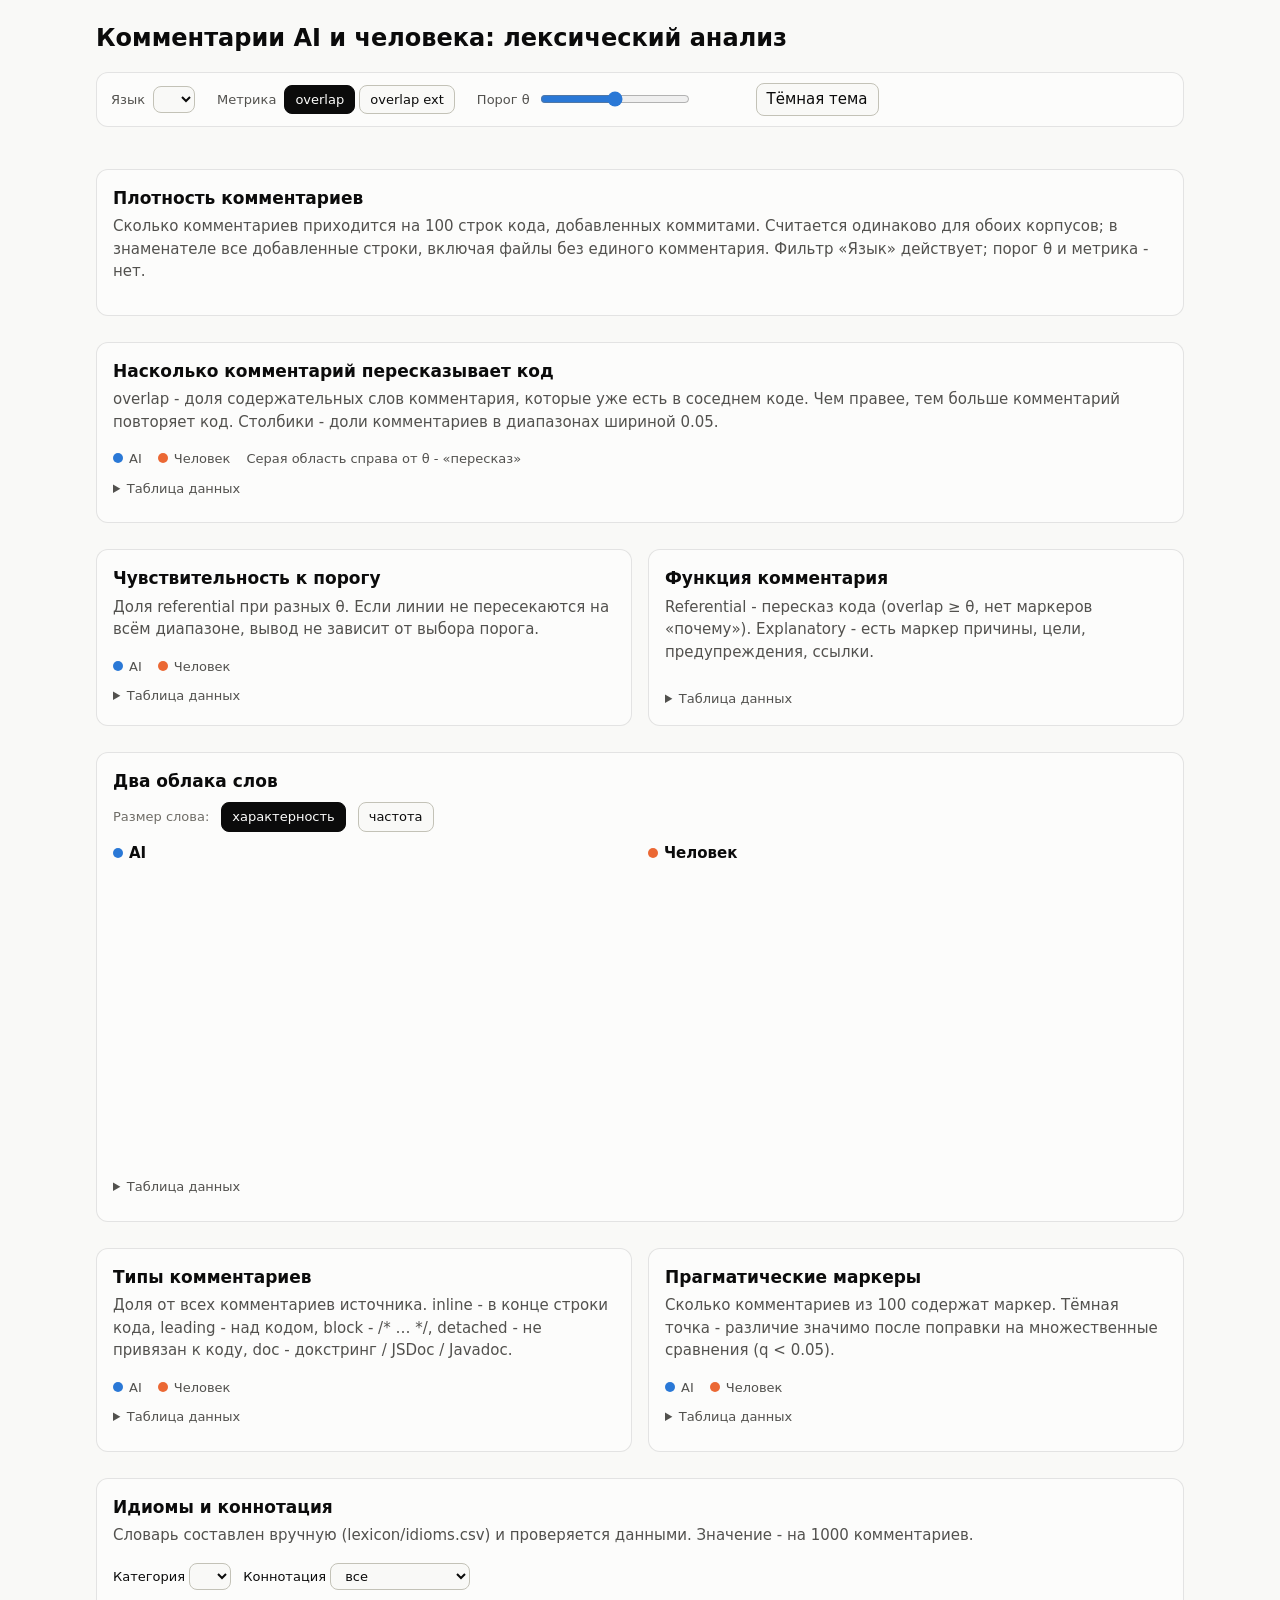
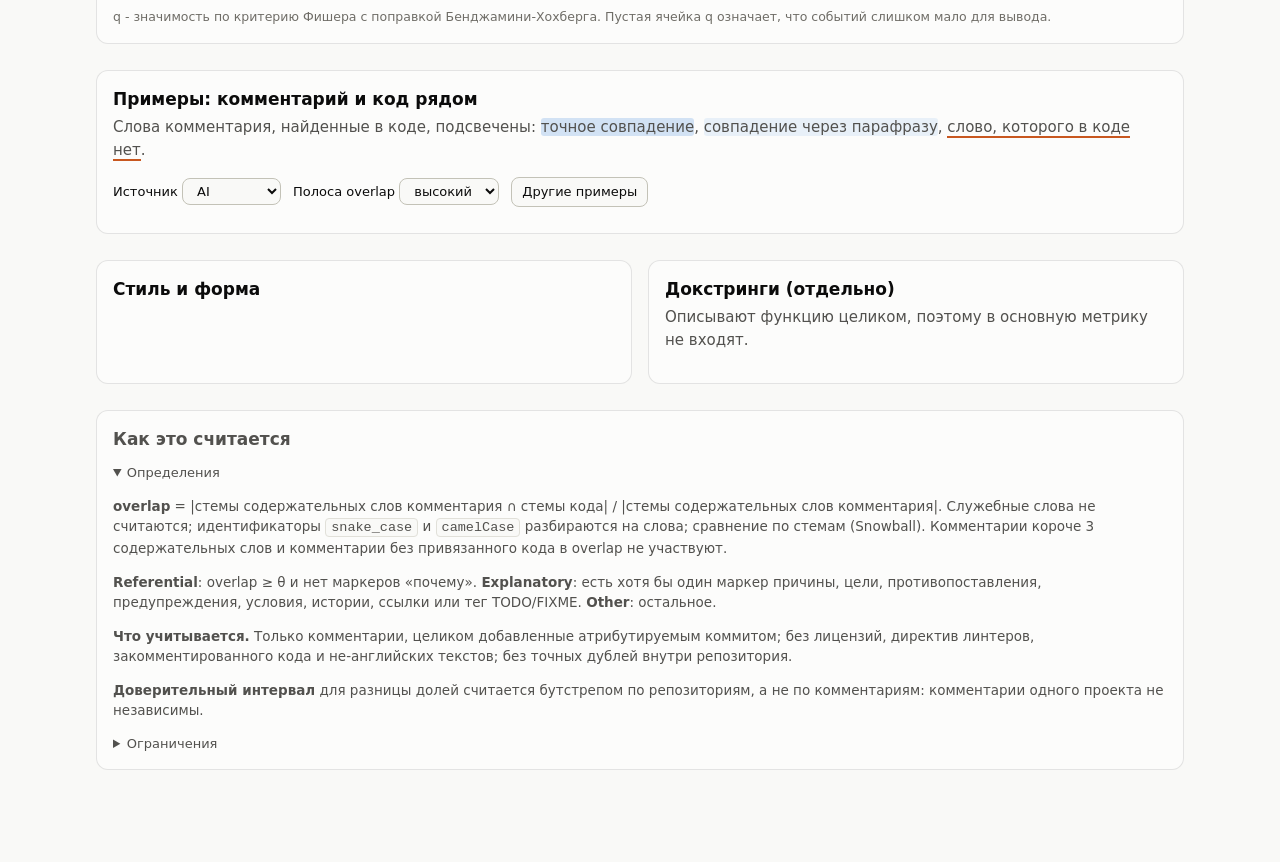
==== mnsk/tech/dashboard_template.html @ 866758ae "Техническая часть МНСК" ====
<!DOCTYPE html>
<html lang="ru">
<head>
<meta charset="utf-8">
<meta name="viewport" content="width=device-width, initial-scale=1">
<title>Комментарии AI и человека</title>
<style>
/* Палитра: слоты 1-2 проверенной категориальной палитры (валидатор: CVD ΔE 24.7 светлая / 26.8 тёмная тема).
   AI - всегда синий, human - всегда оранжевый, во всех графиках. Цвет привязан к сущности, а не к порядку. */
:root {
  color-scheme: light;
  --page: #f9f9f7; --surface: #fcfcfb; --ink: #0b0b0b; --ink2: #52514e; --muted: #6f6d67;
  --grid: #e1e0d9; --axis: #c3c2b7; --border: rgba(11,11,11,.10);
  --ai: #2a78d6; --human: #eb6834;
  --c-ref: #4a3aa7; --c-expl: #1baf7a; --c-other: #b9b8ae; --c-none: #dddcd3;
  --mark: rgba(42,120,214,.20); --mark2: rgba(42,120,214,.09); --novel: #c8571f;
  --warn-bg: #fff6e0; --warn-ink: #6b4a00; --demo-bg: #ffe9d6; --demo-ink: #8a3a00;
}
@media (prefers-color-scheme: dark) {
  :root:where(:not([data-theme="light"])) {
    color-scheme: dark;
    --page: #0d0d0d; --surface: #1a1a19; --ink: #ffffff; --ink2: #c3c2b7; --muted: #a09e96;
    --grid: #2c2c2a; --axis: #383835; --border: rgba(255,255,255,.10);
    --ai: #3987e5; --human: #d95926;
    --c-ref: #9085e9; --c-expl: #199e70; --c-other: #55544f; --c-none: #34342f;
    --mark: rgba(57,135,229,.35); --mark2: rgba(57,135,229,.16); --novel: #f0956a;
    --warn-bg: #3a2f10; --warn-ink: #f3d68a; --demo-bg: #45250f; --demo-ink: #ffc9a0;
  }
}
:root[data-theme="dark"] {
  color-scheme: dark;
  --page: #0d0d0d; --surface: #1a1a19; --ink: #ffffff; --ink2: #c3c2b7; --muted: #a09e96;
  --grid: #2c2c2a; --axis: #383835; --border: rgba(255,255,255,.10);
  --ai: #3987e5; --human: #d95926;
  --c-ref: #9085e9; --c-expl: #199e70; --c-other: #55544f; --c-none: #34342f;
  --mark: rgba(57,135,229,.35); --mark2: rgba(57,135,229,.16); --novel: #f0956a;
  --warn-bg: #3a2f10; --warn-ink: #f3d68a; --demo-bg: #45250f; --demo-ink: #ffc9a0;
}
* { box-sizing: border-box; }
body { margin: 0; background: var(--page); color: var(--ink); font: 15px/1.5 system-ui, -apple-system, "Segoe UI", sans-serif; }
.wrap { max-width: 1120px; margin: 0 auto; padding: 20px 16px 64px; }
h1 { font-size: 24px; margin: 0 0 4px; font-weight: 650; }
h2 { font-size: 17px; margin: 0 0 4px; font-weight: 650; }
.sub { color: var(--ink2); margin: 0 0 16px; }
.muted { color: var(--muted); }
.banner { border-radius: 10px; padding: 10px 14px; margin: 0 0 14px; font-size: 14px; }
.banner.demo { background: var(--demo-bg); color: var(--demo-ink); font-weight: 600; }
.banner.warn { background: var(--warn-bg); color: var(--warn-ink); }
.bar { display: flex; flex-wrap: wrap; gap: 14px 22px; align-items: center; background: var(--surface); border: 1px solid var(--border);
  border-radius: 12px; padding: 10px 14px; margin-bottom: 16px; position: sticky; top: 0; z-index: 5; }
.bar label { font-size: 13px; color: var(--ink2); display: flex; align-items: center; gap: 8px; }
select, button, input[type=range] { font: inherit; color: var(--ink); }
select, button { background: var(--page); border: 1px solid var(--axis); border-radius: 8px; padding: 4px 10px; cursor: pointer; }
button[aria-pressed="true"] { background: var(--ink); color: var(--surface); border-color: var(--ink); }
input[type=range] { accent-color: var(--ai); width: 150px; }
.theta { font-variant-numeric: tabular-nums; min-width: 2.6em; display: inline-block; font-weight: 600; color: var(--ink); }
.grid { display: grid; gap: 16px; }
.g4 { grid-template-columns: repeat(4, 1fr); } .g2 { grid-template-columns: repeat(2, 1fr); }
@media (max-width: 820px) { .g4 { grid-template-columns: repeat(2, 1fr); } .g2 { grid-template-columns: 1fr; } .bar { position: static; } }
@media (max-width: 480px) { .g4 { grid-template-columns: 1fr; } }
.card { background: var(--surface); border: 1px solid var(--border); border-radius: 12px; padding: 16px; min-width: 0; }
.tile .big { font-size: 30px; font-weight: 650; line-height: 1.15; }
.tile .lbl { font-size: 13px; color: var(--ink2); margin-bottom: 4px; }
.tile .row { display: flex; gap: 22px; align-items: flex-start; flex-wrap: wrap; }
.tile .who { font-size: 12.5px; color: var(--ink2); font-weight: 600; }
.tile .sub2 { font-size: 11.5px; color: var(--muted); margin-top: 6px; }
.tile .big.md { font-size: 22px; }
.tile .small { font-size: 12.5px; color: var(--muted); margin-top: 4px; }
.dot { display: inline-block; width: 10px; height: 10px; border-radius: 50%; margin-right: 6px; }
.dot.ai { background: var(--ai); } .dot.human { background: var(--human); }
section { margin-top: 26px; }
.legend { display: flex; gap: 16px; flex-wrap: wrap; font-size: 13px; color: var(--ink2); margin: 6px 0 8px; }
svg text { font: 11.5px system-ui, sans-serif; fill: var(--muted); }
svg .axis line, svg .axis path { stroke: var(--axis); }
svg .gridl { stroke: var(--grid); stroke-width: 1; }
svg .lbl-ai { fill: var(--ink); font-weight: 600; font-size: 12px; }
.hrow { display: grid; grid-template-columns: minmax(70px, 150px) minmax(0, 1fr); gap: 10px; align-items: center; margin: 6px 0; font-size: 13.5px; }
.hrow.wide { grid-template-columns: minmax(90px, 190px) minmax(0, 1fr); }
/* min-width: 0 - иначе ячейка сетки не сжимается уже своего содержимого и страница получает горизонтальную прокрутку */
.hrow > *, .pairline, .pairline .track { min-width: 0; }
.val.cap { white-space: normal; margin: 2px 0 0; }   /* .val.cap, а не .cap: иначе .val ниже по файлу при равной специфичности вернёт nowrap */
.track { display: flex; gap: 2px; height: 18px; background: transparent; }
.seg { height: 100%; border-radius: 0 4px 4px 0; min-width: 0; position: relative; }
.seg:first-child { border-radius: 0 4px 4px 0; }
.stack .seg { border-radius: 3px; }
.pair { display: grid; gap: 3px; }
.pair .track { height: 11px; } .pair .track .seg { border-radius: 0 3px 3px 0; }
.val { font-size: 12px; color: var(--ink2); margin-left: 8px; align-self: center; white-space: nowrap; font-variant-numeric: tabular-nums; }
.pairline { display: flex; align-items: center; }
table { width: 100%; border-collapse: collapse; font-size: 13.5px; }
th, td { text-align: left; padding: 6px 8px; border-bottom: 1px solid var(--grid); vertical-align: top; }
th { font-weight: 600; color: var(--ink2); cursor: default; white-space: nowrap; }
th.sort { cursor: pointer; } th.sort:hover { color: var(--ink); }
td.num, th.num { text-align: right; font-variant-numeric: tabular-nums; }
.chip { display: inline-flex; align-items: center; gap: 4px; font-size: 12px; padding: 1px 8px; border-radius: 999px; border: 1px solid var(--axis); color: var(--ink2); white-space: nowrap; }
.tablewrap { overflow-x: auto; }
details { margin-top: 10px; } summary { cursor: pointer; color: var(--ink2); font-size: 13px; }
.cloud { width: 100%; height: auto; display: block; }
.cloud text { cursor: default; font-weight: 600; }
.ex { border: 1px solid var(--border); border-radius: 10px; padding: 10px 12px; background: var(--page); }
.ex .cm { font-size: 14px; margin-bottom: 6px; }
.ex pre { margin: 0; padding: 8px 10px; background: var(--surface); border: 1px solid var(--grid); border-radius: 8px; overflow-x: auto;
  font: 12px/1.45 ui-monospace, "Cascadia Mono", Consolas, monospace; color: var(--ink2); }
.ex .meta { font-size: 12px; color: var(--muted); margin-top: 6px; display: flex; gap: 10px; flex-wrap: wrap; }
.w1 { background: var(--mark); border-radius: 3px; } .w2 { background: var(--mark2); border-radius: 3px; }
.w3 { border-bottom: 2px solid var(--novel); }
#tip { position: fixed; pointer-events: none; z-index: 20; background: var(--ink); color: var(--surface); font-size: 12.5px; padding: 6px 9px;
  border-radius: 7px; max-width: 280px; opacity: 0; transition: opacity .08s; }
.note { font-size: 12.5px; color: var(--muted); margin: 8px 0 0; }
.hidden { display: none !important; }
.def { font-size: 13.5px; color: var(--ink2); } .def code { background: var(--page); padding: 1px 5px; border-radius: 4px; border: 1px solid var(--grid); }
.filters { display: flex; gap: 12px; flex-wrap: wrap; margin: 8px 0 10px; font-size: 13px; align-items: center; }
footer { margin-top: 30px; font-size: 12.5px; color: var(--muted); }
</style>
</head>
<body>
<div class="wrap">
  <h1>Комментарии AI и человека: лексический анализ</h1>
  <p class="sub" id="subtitle"></p>
  <div id="banners"></div>

  <div class="bar" role="group" aria-label="Параметры отображения">
    <label>Язык <select id="lang"></select></label>
    <label>Метрика
      <span><button id="m-strict" aria-pressed="true" title="Только совпадения слов (стемы)">overlap</button>
      <button id="m-ext" aria-pressed="false" title="С учётом парафраз синтаксиса: for → loop, if → check…">overlap ext</button></span></label>
    <label>Порог θ <input type="range" id="theta" min="0.2" max="0.9" step="0.01"><span class="theta" id="thetaV"></span></label>
    <button id="themeBtn" aria-pressed="false" title="Переключить тему">Тёмная тема</button>
  </div>

  <div class="grid g4" id="kpis"></div>

  <section>
    <div class="card">
      <h2>Плотность комментариев</h2>
      <p class="sub">Сколько комментариев приходится на 100 строк кода, добавленных коммитами. Считается одинаково для обоих корпусов; в знаменателе все добавленные строки, включая файлы без единого комментария. Фильтр «Язык» действует; порог θ и метрика - нет.</p>
      <div id="density-body"></div>
    </div>
  </section>

  <section>
    <div class="card">
      <h2>Насколько комментарий пересказывает код</h2>
      <p class="sub">overlap - доля содержательных слов комментария, которые уже есть в соседнем коде. Чем правее, тем больше комментарий повторяет код. Столбики - доли комментариев в диапазонах шириной 0.05.</p>
      <div class="legend"><span><span class="dot ai"></span>AI</span><span><span class="dot human"></span>Человек</span><span>Серая область справа от θ - «пересказ»</span></div>
      <div id="chart-hist"></div>
      <details><summary>Таблица данных</summary><div class="tablewrap" id="tbl-hist"></div></details>
      <p class="note" id="note-hist"></p>
      <p class="note" id="note-mass"></p>
    </div>
  </section>

  <section class="grid g2">
    <div class="card">
      <h2>Чувствительность к порогу</h2>
      <p class="sub">Доля referential при разных θ. Если линии не пересекаются на всём диапазоне, вывод не зависит от выбора порога.</p>
      <div class="legend"><span><span class="dot ai"></span>AI</span><span><span class="dot human"></span>Человек</span></div>
      <div id="chart-sens"></div>
      <p class="note" id="note-sens"></p>
      <details><summary>Таблица данных</summary><div class="tablewrap" id="tbl-sens"></div></details>
    </div>
    <div class="card">
      <h2>Функция комментария</h2>
      <p class="sub">Referential - пересказ кода (overlap ≥ θ, нет маркеров «почему»). Explanatory - есть маркер причины, цели, предупреждения, ссылки.</p>
      <div class="legend" id="legend-mix"></div>
      <div id="chart-mix"></div>
      <details><summary>Таблица данных</summary><div class="tablewrap" id="tbl-mix"></div></details>
    </div>
  </section>

  <section>
    <div class="card">
      <h2>Два облака слов</h2>
      <div class="filters">
        <span class="muted">Размер слова:</span>
        <button id="w-dist" aria-pressed="true" title="Чем корпус отличается от другого (log-odds с информативным априором)">характерность</button>
        <button id="w-freq" aria-pressed="false">частота</button>
      </div>
      <div class="grid g2">
        <div><h2 style="font-size:15px"><span class="dot ai"></span>AI</h2><svg id="cloud-ai" class="cloud" viewBox="0 0 520 300" role="img" aria-label="Облако слов AI"></svg></div>
        <div><h2 style="font-size:15px"><span class="dot human"></span>Человек</h2><svg id="cloud-human" class="cloud" viewBox="0 0 520 300" role="img" aria-label="Облако слов человека"></svg></div>
      </div>
      <details><summary>Таблица данных</summary><div class="tablewrap" id="tbl-words"></div></details>
      <p class="note" id="note-words"></p>
    </div>
  </section>

  <section class="grid g2">
    <div class="card">
      <h2>Типы комментариев</h2>
      <p class="sub">Доля от всех комментариев источника. inline - в конце строки кода, leading - над кодом, block - /* … */, detached - не привязан к коду, doc - докстринг / JSDoc / Javadoc.</p>
      <div class="legend"><span><span class="dot ai"></span>AI</span><span><span class="dot human"></span>Человек</span></div>
      <div id="chart-kinds"></div>
      <details><summary>Таблица данных</summary><div class="tablewrap" id="tbl-kinds"></div></details>
      <p class="note" id="note-kinds"></p>
    </div>
    <div class="card">
      <h2>Прагматические маркеры</h2>
      <p class="sub">Сколько комментариев из 100 содержат маркер. Тёмная точка - различие значимо после поправки на множественные сравнения (q &lt; 0.05).</p>
      <div class="legend"><span><span class="dot ai"></span>AI</span><span><span class="dot human"></span>Человек</span></div>
      <div id="chart-markers"></div>
      <details><summary>Таблица данных</summary><div class="tablewrap" id="tbl-markers"></div></details>
    </div>
  </section>

  <section>
    <div class="card">
      <h2>Идиомы и коннотация</h2>
      <p class="sub">Словарь составлен вручную (lexicon/idioms.csv) и проверяется данными. Значение - на 1000 комментариев.</p>
      <div class="filters">
        <label>Категория <select id="idiom-cat"></select></label>
        <label>Коннотация <select id="idiom-con"><option value="">все</option><option value="negative">− негативная</option><option value="neutral">· нейтральная</option><option value="positive">+ позитивная</option></select></label>
        <span class="muted" id="idiom-conn-sum"></span>
      </div>
      <div class="tablewrap"><table id="idiom-table"></table></div>
      <p class="note">q - значимость по критерию Фишера с поправкой Бенджамини-Хохберга. Пустая ячейка q означает, что событий слишком мало для вывода.</p>
    </div>
  </section>

  <section>
    <div class="card">
      <h2>Примеры: комментарий и код рядом</h2>
      <p class="sub">Слова комментария, найденные в коде, подсвечены: <span class="w1">точное совпадение</span>, <span class="w2">совпадение через парафразу</span>, <span class="w3">слово, которого в коде нет</span>.</p>
      <div class="filters">
        <label>Источник <select id="ex-src"><option value="ai">AI</option><option value="human">Человек</option></select></label>
        <label>Полоса overlap <select id="ex-band"><option value="high">высокий</option><option value="mid">средний</option><option value="low">низкий</option></select></label>
        <button id="ex-more">Другие примеры</button>
      </div>
      <div class="grid g2" id="examples"></div>
    </div>
  </section>

  <section class="grid g2">
    <div class="card">
      <h2>Стиль и форма</h2>
      <div class="tablewrap" id="style-table"></div>
    </div>
    <div class="card">
      <h2>Докстринги (отдельно)</h2>
      <p class="sub">Описывают функцию целиком, поэтому в основную метрику не входят.</p>
      <div class="tablewrap" id="docs-table"></div>
    </div>
  </section>

  <section>
    <div class="card def">
      <h2>Как это считается</h2>
      <details open><summary>Определения</summary>
        <p><b>overlap</b> = |стемы содержательных слов комментария ∩ стемы кода| / |стемы содержательных слов комментария|. Служебные слова не считаются; идентификаторы <code>snake_case</code> и <code>camelCase</code> разбираются на слова; сравнение по стемам (Snowball). Комментарии короче 3 содержательных слов и комментарии без привязанного кода в overlap не участвуют.</p>
        <p><b>Referential</b>: overlap ≥ θ и нет маркеров «почему». <b>Explanatory</b>: есть хотя бы один маркер причины, цели, противопоставления, предупреждения, условия, истории, ссылки или тег TODO/FIXME. <b>Other</b>: остальное.</p>
        <p><b>Что учитывается.</b> Только комментарии, целиком добавленные атрибутируемым коммитом; без лицензий, директив линтеров, закомментированного кода и не-английских текстов; без точных дублей внутри репозитория.</p>
        <p><b>Доверительный интервал</b> для разницы долей считается бутстрепом по репозиториям, а не по комментариям: комментарии одного проекта не независимы.</p>
      </details>
      <details><summary>Ограничения</summary><div id="limits"></div></details>
    </div>
  </section>
  <footer id="footer"></footer>
</div>
<div id="tip" role="tooltip"></div>

<script>
const DATA = /*__DATA__*/null;
</script>
<script>
"use strict";
const S = DATA.summary, EX = DATA.examples;
const SRC = ["ai", "human"], NAME = { ai: "AI", human: "Человек" };
const $ = (id) => document.getElementById(id);
const NS = "http://www.w3.org/2000/svg";
const state = { lang: "all", metric: "strict", theta: S.theta, wmode: "dist", exN: 0 };
const fmt = (x, d = 2) => (x == null ? "-" : x.toFixed(d));
const pct = (x, d = 1) => (x == null ? "-" : (100 * x).toFixed(d) + "%");
const KIND_RU = { inline: "inline", leading: "leading", block: "block", detached: "detached", doc: "doc" };
const CLASS = [["referential", "Referential", "var(--c-ref)"], ["explanatory", "Explanatory", "var(--c-expl)"],
               ["other", "Other", "var(--c-other)"], ["undecided", "Не определено", "var(--c-none)"]];

function h(tag, attrs, ...kids) {
  const el = document.createElement(tag);
  for (const [k, v] of Object.entries(attrs || {})) {
    if (k === "class") el.className = v; else if (k === "html") el.innerHTML = v;
    else if (k.startsWith("on")) el.addEventListener(k.slice(2), v); else if (v !== false && v != null) el.setAttribute(k, v);
  }
  for (const k of kids.flat(Infinity)) if (k != null) el.append(k.nodeType ? k : document.createTextNode(k));
  return el;
}
function sv(tag, attrs, ...kids) {
  const el = document.createElementNS(NS, tag);
  for (const [k, v] of Object.entries(attrs || {})) if (v != null) el.setAttribute(k, v);
  for (const k of kids.flat(Infinity)) if (k != null) el.append(k.nodeType ? k : document.createTextNode(k));
  return el;
}
const esc = (t) => String(t).replace(/[&<>"]/g, (c) => ({ "&": "&amp;", "<": "&lt;", ">": "&gt;", '"': "&quot;" }[c]));

/* ---------- подсказка ---------- */
const tip = $("tip");
function tipShow(ev, html) {
  tip.innerHTML = html; tip.style.opacity = 1;
  const r = tip.getBoundingClientRect();
  let x = ev.clientX + 14, y = ev.clientY + 14;
  if (x + r.width > innerWidth - 8) x = ev.clientX - r.width - 14;
  if (y + r.height > innerHeight - 8) y = ev.clientY - r.height - 14;
  tip.style.left = x + "px"; tip.style.top = y + "px";
}
const tipHide = () => (tip.style.opacity = 0);
function hover(el, htmlFn) {
  el.addEventListener("mousemove", (e) => tipShow(e, htmlFn(e)));
  el.addEventListener("mouseleave", tipHide);
  el.addEventListener("focus", () => { const r = el.getBoundingClientRect(); tipShow({ clientX: r.left, clientY: r.top }, htmlFn({})); });
  el.addEventListener("blur", tipHide);
}

/* ---------- данные по срезу ---------- */
const hkey = () => (state.metric === "ext" ? ["hist_ext", "hist_nocue_ext"] : ["hist", "hist_nocue"]);
const block = (src) => S.overlap.hist[src][state.lang] || S.overlap.hist[src].all;
const sumFrom = (arr, theta) => { let s = 0; for (let i = Math.ceil(theta * S.overlap.bins - 1e-9); i < arr.length; i++) s += arr[i]; return s; };
function mixAt(src, theta) {
  const b = block(src), [, nk] = hkey();
  const classified = b.classified, ref = sumFrom(b[nk], theta), expl = b.cue;
  const other = Math.max(0, classified - ref - expl);
  return { ref, expl, other, undecided: Math.max(0, b.n - classified), classified, n: b.n,
           refShare: classified ? ref / classified : null, explShare: classified ? expl / classified : null };
}
function histMean(arr) {
  const tot = arr.reduce((a, b) => a + b, 0); if (!tot) return null;
  return arr.reduce((s, v, i) => s + ((i + 0.5) / arr.length) * v, 0) / tot;   // середина корзины: ошибка ≤ 0.5/число корзин
}
function histQ(arr, q) {
  const tot = arr.reduce((a, b) => a + b, 0); if (!tot) return null;
  let acc = 0; const w = 1 / arr.length;
  for (let i = 0; i < arr.length; i++) { if (acc + arr[i] >= q * tot) return (i + (q * tot - acc) / arr[i]) * w; acc += arr[i]; }
  return 1;
}

/* ---------- KPI ---------- */
function renderKpis() {
  const t = state.theta, mA = mixAt("ai", t), mH = mixAt("human", t), sz = S.sizes;
  const dA = S.overlap.describe[state.metric === "ext" ? "overlap_ext" : "overlap"];
  const useExact = state.lang === "all";
  const med = (src) => (useExact ? dA[src].median : histQ(block(src)[hkey()[0]], 0.5));
  const bs = S.referential.bootstrap.referential, mw = S.overlap.mann_whitney[state.metric === "ext" ? "overlap_ext" : "overlap"];
  const tile = (lbl, rows, small) => h("div", { class: "card tile" }, h("div", { class: "lbl" }, lbl),
    h("div", { class: "row" }, rows.map(([cls, txt]) => h("div", { class: "kv" }, h("div", { class: "who" }, h("span", { class: "dot " + cls }), NAME[cls]), h("div", { class: "big" }, txt)))),
    small ? h("div", { class: "small" }, small) : null);
  const mean = (src) => (useExact ? dA[src].mean : histMean(block(src)[hkey()[0]]));
  const diff = mA.refShare != null && mH.refShare != null ? mA.refShare - mH.refShare : null;
  const diffE = mA.explShare != null && mH.explShare != null ? mA.explShare - mH.explShare : null;
  const dTxt = (d) => (d == null ? "-" : (d >= 0 ? "+" : "−") + Math.abs(100 * d).toFixed(1) + " п.п.");
  const ciFor = (b) => (b && b.lo != null ? `95% ДИ по репозиториям: [${(100 * b.lo).toFixed(1)}; ${(100 * b.hi).toFixed(1)}] п.п.` : "ДИ не определён: нужно ≥ 2 репозиториев в каждой группе");
  const exactCtx = Math.abs(t - S.theta) < 1e-9 && state.lang === "all";
  const ciNote = exactCtx ? ciFor(bs) : `ДИ посчитан при θ=${S.theta}, все языки`;
  const ciE = state.lang === "all" ? ciFor(S.referential.bootstrap.explanatory) : "";
  $("kpis").replaceChildren(
    tile("Комментариев в анализе" + (state.lang === "all" ? "" : " (" + state.lang + ")"), SRC.map((s) => [s, block(s).n.toLocaleString("ru")]), `репозиториев (все языки): AI ${sz.ai.repos}, человек ${sz.human.repos}; докстрингов: ${sz.ai.docs} / ${sz.human.docs}`),
    // Обе доли рядом: referential зависит от θ, explanatory - нет (это наличие маркера «почему»).
    h("div", { class: "card tile" }, h("div", { class: "lbl" }, `Доли referential и explanatory (θ=${t.toFixed(2)})`),
      h("div", { class: "row" }, [["ai", mA], ["human", mH]].map(([s, m]) => h("div", { class: "kv" },
        h("div", { class: "who" }, h("span", { class: "dot " + s }), NAME[s]),
        h("div", { class: "sub2" }, "Referential"), h("div", { class: "big" }, pct(m.refShare)),
        h("div", { class: "sub2" }, "Explanatory"), h("div", { class: "big md" }, pct(m.explShare)),
        h("div", { class: "sub2" }, `прочее (other): ${pct(m.classified ? m.other / m.classified : null)}`)))),
      h("div", { class: "small" }, `Доли от комментариев, для которых функция определена. Референциальных: AI − человек = ${dTxt(diff)} · ${ciNote}`),
      h("div", { class: "small" }, `Объясняющих: AI − человек = ${dTxt(diffE)}${ciE ? " · " + ciE : ""}`)),
    // Среднее, а не медиана: у дискретной метрики (дробь k/n) медиана всегда совпадает с одной из
    // «точек массы» (0.5, 0.75…) и почти ничего не говорит.
    tile("Средний overlap", SRC.map((s) => [s, fmt(mean(s))]), `Медиана: AI ${fmt(med("ai"))}, человек ${fmt(med("human"))} - у дискретной метрики она совпадает с «точками массы» (0.5, 0.75…), поэтому главным взято среднее. ${useExact ? "Все языки, точные значения." : "По гистограмме, ±0.005."}`),
    h("div", { class: "card tile" }, h("div", { class: "lbl" }, "Размер эффекта (Cliff's δ)"),
      h("div", { class: "big" }, mw.cliffs_delta == null ? "-" : (mw.cliffs_delta >= 0 ? "+" : "") + mw.cliffs_delta.toFixed(2)),
      h("div", { class: "small" }, `${mw.effect || ""} · p ${mw.p == null ? "-" : mw.p < 0.001 ? "< 0.001" : "= " + mw.p.toFixed(3)} (Манн-Уитни, все языки). δ > 0: overlap у AI выше.`)));
}

/* ---------- линейные графики ---------- */
function lineChart(root, { series, xmin, xmax, ymax, xticks, yfmt, xfmt, marker, shadeFrom, height = 250, xlabel }) {
  const W = 640, H = height, m = { l: 44, r: 62, t: 10, b: 30 };
  const X = (x) => m.l + ((x - xmin) / (xmax - xmin)) * (W - m.l - m.r), Y = (y) => H - m.b - (y / ymax) * (H - m.t - m.b);
  const svg = sv("svg", { viewBox: `0 0 ${W} ${H}`, class: "cloud", role: "img", "aria-label": xlabel || "график" });
  for (let i = 0; i <= 4; i++) {
    const y = (ymax * i) / 4;
    svg.append(sv("line", { class: "gridl", x1: m.l, x2: W - m.r, y1: Y(y), y2: Y(y) }), sv("text", { x: m.l - 6, y: Y(y) + 4, "text-anchor": "end" }, yfmt(y)));
  }
  svg.append(sv("line", { x1: m.l, x2: W - m.r, y1: H - m.b, y2: H - m.b, stroke: "var(--axis)" }));
  for (const t of xticks) svg.append(sv("text", { x: X(t), y: H - m.b + 16, "text-anchor": "middle" }, xfmt(t)));
  if (xlabel) svg.append(sv("text", { x: (m.l + W - m.r) / 2, y: H - 2, "text-anchor": "middle" }, xlabel));
  if (shadeFrom != null) {
    svg.append(sv("rect", { x: X(shadeFrom), y: m.t, width: X(xmax) - X(shadeFrom), height: H - m.t - m.b, fill: "var(--grid)", opacity: 0.55 }));
  }
  const labels = [];
  for (const s of series) {
    const d = s.points.map(([x, y], i) => (i ? "L" : "M") + X(x).toFixed(1) + " " + Y(y).toFixed(1)).join("");
    svg.append(sv("path", { d, fill: "none", stroke: s.color, "stroke-width": 2, "stroke-linejoin": "round" }));
    const last = s.points[s.points.length - 1];
    labels.push({ name: s.name, x: X(last[0]) + 6, y: Y(last[1]) + 4 });
  }
  // Подписи концов линий: если линии заканчиваются рядом, второй подпись сдвигается вниз,
  // иначе «AI» и «Человек» печатаются друг поверх друга.
  labels.sort((a, b) => a.y - b.y);
  for (let i = 1; i < labels.length; i++) if (labels[i].y - labels[i - 1].y < 15) labels[i].y = labels[i - 1].y + 15;
  for (const l of labels) svg.append(sv("text", { class: "lbl-ai", x: l.x, y: l.y }, l.name));
  if (marker != null) {
    svg.append(sv("line", { x1: X(marker), x2: X(marker), y1: m.t, y2: H - m.b, stroke: "var(--ink)", "stroke-width": 1.5, "stroke-dasharray": "4 3" }),
      sv("text", { x: X(marker), y: m.t + 9, "text-anchor": "middle", style: "fill:var(--ink);font-weight:600" }, "θ"));
  }
  // невидимый слой ловит указатель: подсказка со значениями ближайшей точки
  const catcher = sv("rect", { x: m.l, y: m.t, width: W - m.l - m.r, height: H - m.t - m.b, fill: "transparent", tabindex: 0 });
  const guide = sv("line", { y1: m.t, y2: H - m.b, stroke: "var(--muted)", "stroke-width": 1, opacity: 0 });
  svg.append(guide, catcher);
  const nearest = (ev) => {
    const r = svg.getBoundingClientRect(), px = ((ev.clientX - r.left) / r.width) * W;
    const xv = xmin + ((px - m.l) / (W - m.l - m.r)) * (xmax - xmin);
    let best = series[0].points[0][0];
    for (const [x] of series[0].points) if (Math.abs(x - xv) < Math.abs(best - xv)) best = x;
    return best;
  };
  const html = (x) => `<b>${xfmt(x)}</b><br>` + series.map((s) => `${s.name}: ${yfmt(s.points.find((p) => p[0] === x)?.[1])}`).join("<br>");
  catcher.addEventListener("mousemove", (e) => {
    const x = nearest(e); guide.setAttribute("x1", X(x)); guide.setAttribute("x2", X(x)); guide.setAttribute("opacity", 1); tipShow(e, html(x));
  });
  catcher.addEventListener("mouseleave", () => { guide.setAttribute("opacity", 0); tipHide(); });
  root.replaceChildren(svg);
}

function table(rows, cols) {
  return h("table", {}, h("thead", {}, h("tr", {}, cols.map((c) => h("th", { class: c.num ? "num" : "" }, c.h)))),
    h("tbody", {}, rows.map((r) => h("tr", {}, cols.map((c) => h("td", { class: c.num ? "num" : "" }, c.f(r)))))));
}

function renderHist() {
  // Гистограмма: 20 столбиков шириной 0.05, собранных из 100 корзин по 0.01. Столбики, а не линия:
  // overlap принимает мало разных значений (k/n), и линия по корзинам выглядела «расчёской с нулями».
  const [hk] = hkey(), B = S.overlap.bins, G = 20, per = B / G, tot = {}, grp = {};
  for (const s of SRC) {
    const a = block(s)[hk]; tot[s] = a.reduce((x, y) => x + y, 0);
    grp[s] = Array.from({ length: G }, (_, g) => a.slice(g * per, (g + 1) * per).reduce((x, y) => x + y, 0));
  }
  const share = (s, g) => (tot[s] ? grp[s][g] / tot[s] : 0);
  const ymax = Math.max(0.05, ...SRC.flatMap((s) => grp[s].map((_, g) => share(s, g)))) * 1.1;
  const W = 640, H = 260, m = { l: 44, r: 12, t: 14, b: 34 }, iw = W - m.l - m.r;
  const X = (x) => m.l + x * iw, Y = (y) => H - m.b - (y / ymax) * (H - m.t - m.b);
  const svg = sv("svg", { viewBox: `0 0 ${W} ${H}`, class: "cloud", role: "img", "aria-label": "Гистограмма overlap у AI и человека" });
  for (let i = 0; i <= 4; i++) {
    const y = (ymax * i) / 4;
    svg.append(sv("line", { class: "gridl", x1: m.l, x2: W - m.r, y1: Y(y), y2: Y(y) }), sv("text", { x: m.l - 6, y: Y(y) + 4, "text-anchor": "end" }, (100 * y).toFixed(0) + "%"));
  }
  svg.append(sv("rect", { x: X(state.theta), y: m.t, width: X(1) - X(state.theta), height: H - m.t - m.b, fill: "var(--grid)", opacity: 0.55 }));
  const gw = iw / G;
  for (let g = 0; g < G; g++) {
    const lo = (g / G).toFixed(2), hi = ((g + 1) / G).toFixed(2);
    SRC.forEach((s, k) => {
      const v = share(s, g), y = Y(v);
      const r = sv("rect", { x: X(g / G) + gw * (0.08 + 0.44 * k), y, width: gw * 0.4, height: Math.max(0, Y(0) - y), rx: 2, fill: `var(--${s})`, tabindex: 0 });
      hover(r, () => `<b>overlap ${lo}-${hi}</b><br>${NAME[s]}: ${pct(v)} (${grp[s][g].toLocaleString("ru")} комм.)`);
      svg.append(r);
    });
  }
  svg.append(sv("line", { x1: m.l, x2: W - m.r, y1: H - m.b, y2: H - m.b, stroke: "var(--axis)" }));
  for (const t of [0, 0.2, 0.4, 0.6, 0.8, 1]) svg.append(sv("text", { x: X(t), y: H - m.b + 16, "text-anchor": "middle" }, t.toFixed(1)));
  svg.append(sv("text", { x: m.l + iw / 2, y: H - 2, "text-anchor": "middle" }, "overlap (доля слов комментария, найденных в коде), корзины по 0.05"));
  svg.append(sv("line", { x1: X(state.theta), x2: X(state.theta), y1: m.t, y2: H - m.b, stroke: "var(--ink)", "stroke-width": 1.5, "stroke-dasharray": "4 3" }),
    sv("text", { x: X(state.theta), y: m.t - 2, "text-anchor": "middle", style: "fill:var(--ink);font-weight:600" }, "θ"));
  $("chart-hist").replaceChildren(svg);

  const rows = Array.from({ length: 10 }, (_, k) => ({ lo: k / 10, ai: share("ai", 2 * k) + share("ai", 2 * k + 1), hu: share("human", 2 * k) + share("human", 2 * k + 1) }));
  $("tbl-hist").replaceChildren(table(rows, [{ h: "overlap", f: (r) => `${r.lo.toFixed(1)}-${(r.lo + 0.1).toFixed(1)}` }, { h: "AI", num: 1, f: (r) => pct(r.ai) }, { h: "Человек", num: 1, f: (r) => pct(r.hu) }]));
  $("note-hist").textContent = `Комментариев с посчитанным overlap: AI ${tot.ai.toLocaleString("ru")}, человек ${tot.human.toLocaleString("ru")}. Язык: ${state.lang === "all" ? "все" : state.lang}.`;

  // Точки массы: самая заполненная корзина шириной 0.01 - это одно точное значение k/n.
  const parts = SRC.map((s) => {
    const a = block(s)[hk], top = a.map((v, i) => [i, v]).sort((x, y) => y[1] - x[1]).slice(0, 2).filter(([, v]) => tot[s] && v / tot[s] >= 0.08);
    return top.length ? `${NAME[s]}: ` + top.map(([i, v]) => `${pct(v / tot[s], 0)} комментариев с overlap ≈ ${(i / B).toFixed(2)}`).join(", ") : null;
  }).filter(Boolean);
  $("note-mass").innerHTML = "<b>Почему столбики «рваные».</b> overlap - дробь k/n от небольшого числа слов (обычно 3-8), поэтому разных значений мало, а на некоторых (0, 1/3, 1/2, 2/3, 1) лежит много комментариев. " +
    (parts.length ? "Здесь: " + parts.join(" · ") + ". " : "") + "Порог, попадающий на такое значение, даёт ступеньку на кривой справа.";
}

function renderSens() {
  const grid = []; for (let i = 20; i <= 80; i++) grid.push(i / 100);   // шаг 0.01: ступеньки видны, а не сглажены наклонной линией
  const ser = SRC.map((s) => ({ name: NAME[s], color: `var(--${s})`, points: grid.map((t) => [t, mixAt(s, t).refShare ?? 0]) }));
  const ymax = Math.max(0.05, ...ser.flatMap((s) => s.points.map((p) => p[1]))) * 1.1;
  lineChart($("chart-sens"), { series: ser, xmin: 0.2, xmax: 0.8, ymax, xticks: [.2, .3, .4, .5, .6, .7, .8], yfmt: (v) => (v == null ? "-" : (100 * v).toFixed(0) + "%"), xfmt: (v) => v.toFixed(2), marker: state.theta, xlabel: "порог θ", height: 230 });

  // Самый крутой обрыв у каждой линии - с объяснением, чтобы читатель не принял его за ошибку счёта.
  const cliffs = ser.map((s) => {
    let best = { d: 0, i: 1 };
    for (let i = 1; i < s.points.length; i++) { const d = s.points[i - 1][1] - s.points[i][1]; if (d > best.d) best = { d, i }; }
    return { name: s.name, d: best.d, a: s.points[best.i - 1], b: s.points[best.i] };
  }).filter((c) => c.d >= 0.1);
  $("note-sens").textContent = cliffs.length
    ? cliffs.map((c) => `${c.name}: обрыв между θ=${c.a[0].toFixed(2)} и ${c.b[0].toFixed(2)} - с ${pct(c.a[1], 0)} до ${pct(c.b[1], 0)}`).join("; ") +
      ". Это не ошибка счёта: у стольких комментариев overlap точно равен левому значению (см. гистограмму), и «≥ θ» их включает, а на следующем шаге уже нет."
    : "Резких обрывов нет: доля меняется плавно, значит вывод устойчив к выбору порога.";

  const rowsT = new Set(grid.filter((t) => Math.round(t * 100) % 5 === 0));
  cliffs.forEach((c) => { rowsT.add(c.a[0]); rowsT.add(c.b[0]); });
  const at = (t) => grid.indexOf(t);
  $("tbl-sens").replaceChildren(table([...rowsT].sort((x, y) => x - y).map((t) => ({ t, a: ser[0].points[at(t)][1], h: ser[1].points[at(t)][1] })),
    [{ h: "θ", f: (r) => r.t.toFixed(2) }, { h: "AI", num: 1, f: (r) => pct(r.a) }, { h: "Человек", num: 1, f: (r) => pct(r.h) }]));
}

/* ---------- плотность комментариев ---------- */
function renderDensity() {
  const D = S.density, root = $("density-body");
  if (!D || !D.available) { root.replaceChildren(h("p", { class: "muted" }, "Плотность не посчитана: " + (D ? D.reason : "в summary.json нет блока density (пересоберите анализ)."))); return; }
  const exact = state.lang === "all", scope = exact ? D.per_source : (D.by_lang[state.lang] || D.per_source), A = scope.ai, Hm = scope.human;
  const f1 = (v) => (v == null ? "-" : v.toFixed(1));
  const b = D.bootstrap.all;
  let ratioTxt;
  if (A.per100 == null || !Hm.per100) ratioTxt = "Отношение не определено (у одной из групп нет строк или комментариев).";
  else if (exact) ratioTxt = `AI комментирует в ×${b.ratio.toFixed(2)} плотнее` + (b.ratio_lo != null ? ` (95% ДИ по репозиториям: ×${b.ratio_lo.toFixed(2)}-×${b.ratio_hi.toFixed(2)})` : " (интервал не определён: нужно ≥ 2 репозиториев в каждой группе)") + ".";
  else ratioTxt = `AI комментирует в ×${(A.per100 / Hm.per100).toFixed(2)} плотнее (для одного языка интервал не считается).`;
  const kv = (s, m) => h("div", { class: "kv" }, h("div", { class: "who" }, h("span", { class: "dot " + s }), NAME[s]), h("div", { class: "big" }, f1(m.per100)),
    h("div", { class: "sub2" }, `${m.comments.toLocaleString("ru")} комм. на ${m.added_lines.toLocaleString("ru")} строк`));
  const top = h("div", { class: "row tile", style: "display:flex;gap:28px;flex-wrap:wrap;align-items:flex-start" }, kv("ai", A), kv("human", Hm),
    h("div", { style: "flex:1;min-width:220px;align-self:center;color:var(--ink2)" }, ratioTxt));

  const kinds = Object.keys(A.by_kind_per100), mx = Math.max(0.5, ...kinds.flatMap((k) => [A.by_kind_per100[k] || 0, Hm.by_kind_per100[k] || 0]));
  const bars = h("div", { id: "density-bars" });
  root.replaceChildren(top, h("h3", { style: "font-size:14px;margin:14px 0 4px" }, "Из каких комментариев складывается плотность (на 100 добавленных строк)"),
    h("div", { class: "legend" }, h("span", {}, h("span", { class: "dot ai" }), "AI"), h("span", {}, h("span", { class: "dot human" }), "Человек")), bars);
  pairBars(bars, kinds.map((k) => ({ label: k, max: mx, ai: A.by_kind_per100[k] || 0, human: Hm.by_kind_per100[k] || 0,
    tip: (s) => `<b>${NAME[s]} · ${k}</b><br>${f1((s === "ai" ? A : Hm).by_kind_per100[k])} на 100 строк` })), (v) => v.toFixed(1));

  const rows = [["Файлов", (m) => m.files.toLocaleString("ru")], ["Репозиториев", (m) => m.repos], ["Добавлено строк", (m) => m.added_lines.toLocaleString("ru")],
    ["из них непустых", (m) => m.added_nonblank.toLocaleString("ru")], ["Комментариев", (m) => m.comments.toLocaleString("ru")],
    ["Строк, занятых комментариями", (m) => m.comment_lines.toLocaleString("ru")], ["Комментариев на 100 строк", (m) => f1(m.per100)],
    ["на 100 непустых строк", (m) => f1(m.per100_nonblank)], ["Доля строк-комментариев", (m) => pct(m.line_share)],
    ["без doc / только doc (на 100 строк)", (m) => `${f1(m.main_per100)} / ${f1(m.doc_per100)}`],
    ["Медиана плотности по репозиториям", (m) => f1(m.repo_median_per100)]];
  const detail = h("details", {}, h("summary", {}, "Таблица данных"), h("div", { class: "tablewrap" }, table(rows, [{ h: "", f: (r) => r[0] }, { h: "AI", num: 1, f: (r) => r[1](A) }, { h: "Человек", num: 1, f: (r) => r[1](Hm) }])));
  root.append(detail);

  const tools = Object.entries(D.by_tool);
  if (tools.length && exact) {
    root.append(h("h3", { style: "font-size:14px;margin:14px 0 4px" }, "AI по инструментам"),
      h("div", { class: "tablewrap" }, table(tools, [{ h: "Инструмент", f: (r) => r[0] }, { h: "На 100 строк", num: 1, f: (r) => f1(r[1].per100) },
        { h: "Комментариев", num: 1, f: (r) => r[1].comments.toLocaleString("ru") }, { h: "Строк", num: 1, f: (r) => r[1].added_lines.toLocaleString("ru") },
        { h: "Репозиториев", num: 1, f: (r) => r[1].repos }, { h: "К человеку", num: 1, f: (r) => (Hm.per100 ? "×" + (r[1].per100 / Hm.per100).toFixed(2) : "-") }])));
  }
  root.append(h("p", { class: "note" }, "Как читать. Плотность - это не доля пересказов: человек может комментировать реже, но так же «пересказывающе», и наоборот. Она зависит от типа кода (тесты, конфигурации, шаблоны), языка и размера коммитов, поэтому сравнивайте по языкам и с интервалом, а не по одному числу. Отношение считается как Σкомментариев / Σстрок, а не как среднее по файлам: иначе файл в одну строку весил бы как файл в тысячу."));
}

function renderMix() {
  $("legend-mix").replaceChildren(...CLASS.map(([, n, c]) => h("span", {}, h("span", { class: "dot", style: `background:${c}` }), n)));
  const root = $("chart-mix"); root.replaceChildren();
  const rows = [];
  for (const s of SRC) {
    const m = mixAt(s, state.theta), tot = m.n || 1, vals = { referential: m.ref, explanatory: m.expl, other: m.other, undecided: m.undecided };
    rows.push({ s, vals, tot });
    const track = h("div", { class: "track stack" });
    for (const [k, n, c] of CLASS) {
      const v = vals[k]; if (!v) continue;
      const seg = h("div", { class: "seg", style: `width:${(100 * v) / tot}%;background:${c}` });
      seg.tabIndex = 0; hover(seg, () => `<b>${NAME[s]} · ${n}</b><br>${v.toLocaleString("ru")} комментариев (${pct(v / tot)})`);
      track.append(seg);
    }
    root.append(h("div", { class: "hrow" }, h("div", {}, h("span", { class: "dot " + s }), NAME[s]), h("div", {}, track,
      h("div", { class: "val cap" }, `referential ${pct(m.refShare)} · explanatory ${pct(m.explShare)} (от определённых)`))));
  }
  $("tbl-mix").replaceChildren(table(rows, [{ h: "Источник", f: (r) => NAME[r.s] }, ...CLASS.map(([k, n]) => ({ h: n, num: 1, f: (r) => `${r.vals[k].toLocaleString("ru")} (${pct(r.vals[k] / r.tot)})` }))]));
}

/* ---------- облака слов ---------- */
const measureCtx = document.createElement("canvas").getContext("2d");
function layoutCloud(words, W, H) {
  const placed = [], fit = [];
  const fits = (b) => b.x >= 2 && b.y >= 2 && b.x + b.w <= W - 2 && b.y + b.h <= H - 2 && !placed.some((p) => b.x < p.x + p.w && b.x + b.w > p.x && b.y < p.y + p.h && b.y + b.h > p.y);
  for (const w of words) {
    measureCtx.font = `600 ${w.size}px system-ui, sans-serif`;
    const bw = measureCtx.measureText(w.text).width + 6, bh = w.size * 1.05 + 2;
    for (let t = 0; t < 900; t += 0.25) {
      const r = 2.2 * t, cx = W / 2 + r * Math.cos(t) * 1.6, cy = H / 2 + r * Math.sin(t) * 0.75;
      const box = { x: cx - bw / 2, y: cy - bh / 2, w: bw, h: bh };
      if (fits(box)) { placed.push(box); fit.push({ ...w, cx, cy }); break; }
    }
  }
  return fit;
}
function renderClouds() {
  const rowsAll = {};
  for (const s of SRC) {
    const list = state.wmode === "dist" ? S.words.distinctive[s] : S.words.freq[s].map(([w, c]) => [w, c, c, null]);
    const items = list.slice(0, 60); const vals = items.map((r) => r[1]); const lo = Math.min(...vals), hi = Math.max(...vals);
    const scale = (v) => 12 + 32 * Math.sqrt(hi === lo ? 1 : (v - lo) / (hi - lo));
    const words = items.map((r) => ({ text: r[0], size: scale(r[1]), row: r })).sort((a, b) => b.size - a.size);
    const svg = $("cloud-" + s); svg.replaceChildren();
    for (const w of layoutCloud(words, 520, 300)) {
      const t = sv("text", { x: w.cx, y: w.cy, "text-anchor": "middle", "dominant-baseline": "central", style: `font-size:${w.size}px;fill:var(--${s})`, tabindex: 0 }, w.text);
      hover(t, () => state.wmode === "dist"
        ? `<b>${esc(w.text)}</b><br>характерность z = ${w.row[1].toFixed(1)}<br>${NAME[s]}: ${w.row[2]} · другой корпус: ${w.row[3]}`
        : `<b>${esc(w.text)}</b><br>${w.row[1]} вхождений`);
      svg.append(t);
    }
    rowsAll[s] = items;
  }
  const n = Math.max(rowsAll.ai.length, rowsAll.human.length);
  const cols = state.wmode === "dist" ? ["z", "у себя", "у другого"] : ["раз"];
  const cell = (r) => (r ? (state.wmode === "dist" ? `${r[0]} (z=${r[1].toFixed(1)})` : `${r[0]} (${r[1]})`) : "");
  $("tbl-words").replaceChildren(table(Array.from({ length: Math.min(n, 30) }, (_, i) => ({ i, a: rowsAll.ai[i], h: rowsAll.human[i] })), [{ h: "#", f: (r) => r.i + 1 }, { h: "AI", f: (r) => cell(r.a) }, { h: "Человек", f: (r) => cell(r.h) }]));
  $("note-words").textContent = state.wmode === "dist"
    ? "Характерность - z-оценка log-odds с информативным априором (Monroe и др., 2008): показывает, чем корпуса различаются, а не какие слова просто частые. Слова реже 5 вхождений не показываются."
    : "Сырые частоты без служебных слов: у обоих корпусов доминируют одни и те же слова про код, поэтому облака похожи. Для сравнения используйте «характерность».";
}

/* ---------- типы и маркеры ---------- */
function pairBars(root, rows, fmtv) {
  root.replaceChildren(...rows.map((r) => {
    const mx = r.max;
    const line = (s) => {
      const w = mx ? (100 * r[s]) / mx : 0; const seg = h("div", { class: "seg", style: `width:${Math.max(w, r[s] > 0 ? 1 : 0)}%;background:var(--${s})` });
      seg.tabIndex = 0; hover(seg, () => r.tip(s));
      return h("div", { class: "pairline" }, h("div", { class: "track", style: "flex:1" }, seg), h("div", { class: "val" }, fmtv(r[s])));
    };
    return h("div", { class: "hrow wide" }, h("div", {}, r.label, r.badge ? h("span", { title: r.badgeTitle, style: "margin-left:6px" }, r.badge) : null), h("div", { class: "pair" }, line("ai"), line("human")));
  }));
}
function renderKinds() {
  const src = state.lang === "all" ? S.kinds.counts : Object.fromEntries(SRC.map((s) => [s, S.kinds.by_lang[state.lang][s]]));
  const totals = Object.fromEntries(SRC.map((s) => [s, Object.values(src[s]).reduce((a, b) => a + b, 0)]));
  const kinds = Object.keys(src.ai), mx = Math.max(0.01, ...kinds.flatMap((k) => SRC.map((s) => (totals[s] ? src[s][k] / totals[s] : 0))));
  const rows = kinds.map((k) => ({ label: k, max: mx, ai: totals.ai ? src.ai[k] / totals.ai : 0, human: totals.human ? src.human[k] / totals.human : 0,
    tip: (s) => `<b>${NAME[s]} · ${k}</b><br>${src[s][k].toLocaleString("ru")} из ${totals[s].toLocaleString("ru")}` }));
  pairBars($("chart-kinds"), rows, (v) => pct(v));
  $("tbl-kinds").replaceChildren(table(kinds.map((k) => ({ k })), [{ h: "Тип", f: (r) => r.k }, { h: "AI", num: 1, f: (r) => `${src.ai[r.k]} (${pct(src.ai[r.k] / (totals.ai || 1))})` }, { h: "Человек", num: 1, f: (r) => `${src.human[r.k]} (${pct(src.human[r.k] / (totals.human || 1))})` }]));
  const c = S.kinds.chi2;
  $("note-kinds").textContent = state.lang === "all" && c.p != null ? `χ² = ${c.chi2.toFixed(1)}, df = ${c.df}, p ${c.p < 0.001 ? "< 0.001" : "= " + c.p.toFixed(3)}, Cramér's V = ${c.cramers_v.toFixed(2)} (все языки).` : "Критерий считается по всем языкам.";
}
function renderMarkers() {
  const rows = S.markers.map((m) => ({ label: m.label, ai: (m.ai_per1k || 0) / 10, human: (m.human_per1k || 0) / 10, m }));
  const mx = Math.max(0.5, ...rows.flatMap((r) => [r.ai, r.human]));
  rows.forEach((r) => { r.max = mx; r.badge = r.m.q != null && r.m.q < 0.05 ? "●" : ""; r.badgeTitle = `q = ${r.m.q?.toFixed(4)}`;
    r.tip = (s) => `<b>${NAME[s]} · ${r.label}</b><br>${r[s].toFixed(1)} на 100 комментариев<br><span style="opacity:.8">${esc(r.m.note || "")}</span>`; });
  pairBars($("chart-markers"), rows, (v) => v.toFixed(1));
  $("tbl-markers").replaceChildren(table(S.markers, [{ h: "Маркер", f: (r) => r.label + (r.explanatory ? " (почему)" : "") }, { h: "AI, ‰", num: 1, f: (r) => fmt(r.ai_per1k, 1) }, { h: "Человек, ‰", num: 1, f: (r) => fmt(r.human_per1k, 1) }, { h: "OR", num: 1, f: (r) => fmt(r.odds_ratio) }, { h: "q", num: 1, f: (r) => (r.q == null ? "-" : r.q < 0.001 ? "< 0.001" : r.q.toFixed(3)) }]));
}

/* ---------- идиомы ---------- */
const CONN = { negative: ["−", "негативная"], neutral: ["·", "нейтральная"], positive: ["+", "позитивная"] };
let idiomSort = { key: "total", dir: -1 };
function renderIdioms() {
  const cat = $("idiom-cat").value, con = $("idiom-con").value;
  let rows = S.idioms.filter((r) => (!cat || r.category === cat) && (!con || r.connotation === con)).map((r) => ({ ...r, total: r.ai_n + r.human_n }));
  const k = idiomSort.key; rows.sort((a, b) => ((a[k] ?? -1e9) > (b[k] ?? -1e9) ? 1 : -1) * idiomSort.dir || 0);
  const cols = [["label", "Идиома", 0], ["category", "Категория", 0], ["connotation", "Коннотация", 0], ["ai_per1k", "AI ‰", 1], ["human_per1k", "Человек ‰", 1], ["odds_ratio", "OR", 1], ["q", "q", 1], ["total", "Всего", 1]];
  const head = h("tr", {}, cols.map(([key, t, num]) => h("th", { class: "sort" + (num ? " num" : ""), onclick: () => { idiomSort = { key, dir: idiomSort.key === key ? -idiomSort.dir : -1 }; renderIdioms(); }, title: "Сортировать" }, t + (idiomSort.key === key ? (idiomSort.dir < 0 ? " ▼" : " ▲") : ""))));
  const body = rows.slice(0, 200).map((r) => h("tr", {}, h("td", { title: r.note || "" }, r.label), h("td", {}, r.category),
    h("td", {}, h("span", { class: "chip", title: CONN[r.connotation][1] }, CONN[r.connotation][0] + " " + CONN[r.connotation][1])),
    h("td", { class: "num" }, fmt(r.ai_per1k, 1)), h("td", { class: "num" }, fmt(r.human_per1k, 1)), h("td", { class: "num" }, fmt(r.odds_ratio)),
    h("td", { class: "num" }, r.q == null ? "" : r.q < 0.001 ? "< 0.001" : r.q.toFixed(3)), h("td", { class: "num" }, r.total)));
  $("idiom-table").replaceChildren(h("thead", {}, head), h("tbody", {}, body.length ? body : h("tr", {}, h("td", { colspan: 8, class: "muted" }, "Идиом с такими параметрами в корпусе не найдено."))));
  const c = S.connotation;
  $("idiom-conn-sum").textContent = `Комментариев с негативной коннотацией на 1000: AI ${fmt(c.ai.negative, 1)}, человек ${fmt(c.human.negative, 1)}.`;
}

/* ---------- примеры ---------- */
function renderExamples() {
  const src = $("ex-src").value, band = $("ex-band").value;
  let list = (EX[src] || []).filter((e) => e.band === band && (state.lang === "all" || e.lang === state.lang));
  const off = (state.exN * 6) % Math.max(list.length, 1); list = list.slice(off, off + 6);
  const root = $("examples");
  if (!list.length) { root.replaceChildren(h("p", { class: "muted" }, "Примеров с такими параметрами нет.")); return; }
  root.replaceChildren(...list.map((e) => h("div", { class: "ex" },
    h("div", { class: "cm" }, e.hl.map(([w, st], i) => [h("span", { class: st ? "w" + st : "" }, w), i < e.hl.length - 1 ? " " : ""])),
    h("pre", {}, e.code),
    h("div", { class: "meta" }, h("span", {}, `overlap ${e.overlap.toFixed(2)}`), h("span", {}, `ext ${e.overlap_ext.toFixed(2)}`), h("span", {}, e.kind), h("span", {}, e.lang), h("span", {}, e.cls || "не определено"), h("span", {}, e.repo)))));
}

/* ---------- таблицы «стиль» и «doc» ---------- */
function renderMisc() {
  const st = S.style, vf = S.verb_form;
  const rows = [["Средняя длина, слов", (s) => fmt(st[s].mean_words, 1)], ["Заканчивается точкой", (s) => pct(st[s].ends_with_period)], ["Начинается с заглавной", (s) => pct(st[s].starts_upper)],
    ["Вопрос", (s) => pct(st[s].question)], ["Есть URL", (s) => pct(st[s].has_url)], ["Есть ссылка на issue/тикет", (s) => pct(st[s].has_issue_ref)],
    ["Начинается с глагола (императив)", (s) => pct(vf[s].imperative)], ["Начинается с глагола (3-е лицо)", (s) => pct(vf[s].third_person)]];
  $("style-table").replaceChildren(table(rows, [{ h: "Признак", f: (r) => r[0] }, { h: "AI", num: 1, f: (r) => r[1]("ai") }, { h: "Человек", num: 1, f: (r) => r[1]("human") }]));
  const d = S.docs;
  const drows = [["Докстрингов", (s) => d[s].n], ["Средний overlap", (s) => fmt(d[s].overlap.mean)], ["Доля referential", (s) => pct(d[s].referential_share)], ["Начинаются с глагола 3-го лица", (s) => pct(d[s].verb_third_person)]];
  $("docs-table").replaceChildren(table(drows, [{ h: "", f: (r) => r[0] }, { h: "AI", num: 1, f: (r) => r[1]("ai") }, { h: "Человек", num: 1, f: (r) => r[1]("human") }]));
}

/* ---------- каркас ---------- */
function renderStatic() {
  $("subtitle").textContent = `Корпус собран по git-трейлерам (AI) и по дате до ${S.human_cutoff || "2020-11"} (человек). Построено ${S.generated_at.slice(0, 10)}${S.balanced ? ", языки выровнены" : ""}, NLP-бэкенд: ${S.nlp_backend}.`;
  const b = $("banners");
  if (S.demo) b.append(h("div", { class: "banner demo" }, "ДЕМО-ДАННЫЕ. Код и комментарии синтетические, написаны вручную под гипотезу. Дашборд показывает, что конвейер работает; результаты нельзя цитировать."));
  if (S.warnings.length) b.append(h("div", { class: "banner warn" }, h("b", {}, "Внимание: "), S.warnings.join(" · ")));
  const langs = $("lang"); langs.append(h("option", { value: "all" }, "все"), ...S.langs.map((l) => h("option", { value: l }, l)));
  const cats = [...new Set(S.idioms.map((r) => r.category))].sort(); $("idiom-cat").append(h("option", { value: "" }, "все"), ...cats.map((c) => h("option", { value: c }, c)));
  const c = S.composition;
  const lines = SRC.map((s) => { const x = c[s]; return `${NAME[s]}: наблюдений ${x.observed}, исключено (лицензии ${x.excluded_license || 0}, директивы ${x.excluded_directive || 0}, код ${x.excluded_code || 0}, пустые ${x.excluded_empty || 0}), не английский ${x.non_english || 0}, дубли ${x.duplicate || 0}, сверх лимита на репозиторий ${x.capped_per_repo || 0}, в анализе ${x.analyzed}.`; });
  $("limits").append(h("p", {}, ...lines.map((l) => [l, h("br")])),
    h("p", {}, "Список AI-трейлеров неполон; squash-слияния могут терять трейлер (занижение AI-корпуса); эвристики языка и «закомментированного кода» приблизительны; VADER обучен на соцсетях и для комментариев почти всегда нейтрален. Подробнее: docs/08-limitations.md."));
  $("footer").textContent = "Автономная страница: все данные встроены, внешних запросов нет.";
  document.title = (S.demo ? "[ДЕМО] " : "") + "Комментарии AI и человека";
}
function renderAll() { $("thetaV").textContent = state.theta.toFixed(2); renderKpis(); renderHist(); renderSens(); renderMix(); renderKinds(); renderDensity(); renderExamples(); }

$("lang").addEventListener("change", (e) => { state.lang = e.target.value; renderAll(); });
$("theta").addEventListener("input", (e) => { state.theta = +e.target.value; renderAll(); });
for (const [id, val] of [["m-strict", "strict"], ["m-ext", "ext"]]) $(id).addEventListener("click", () => { state.metric = val; $("m-strict").setAttribute("aria-pressed", val === "strict"); $("m-ext").setAttribute("aria-pressed", val === "ext"); renderAll(); });
for (const [id, val] of [["w-dist", "dist"], ["w-freq", "freq"]]) $(id).addEventListener("click", () => { state.wmode = val; $("w-dist").setAttribute("aria-pressed", val === "dist"); $("w-freq").setAttribute("aria-pressed", val === "freq"); renderClouds(); });
$("idiom-cat").addEventListener("change", renderIdioms); $("idiom-con").addEventListener("change", renderIdioms);
$("ex-src").addEventListener("change", () => { state.exN = 0; renderExamples(); }); $("ex-band").addEventListener("change", () => { state.exN = 0; renderExamples(); });
$("ex-more").addEventListener("click", () => { state.exN++; renderExamples(); });
$("themeBtn").addEventListener("click", () => {
  const dark = document.documentElement.getAttribute("data-theme") === "dark" || (!document.documentElement.hasAttribute("data-theme") && matchMedia("(prefers-color-scheme: dark)").matches);
  document.documentElement.setAttribute("data-theme", dark ? "light" : "dark"); $("themeBtn").setAttribute("aria-pressed", !dark); $("themeBtn").textContent = dark ? "Тёмная тема" : "Светлая тема";
});
$("theta").value = state.theta;
renderStatic(); renderAll(); renderClouds(); renderMarkers(); renderIdioms(); renderMisc();
</script>
</body>
</html>
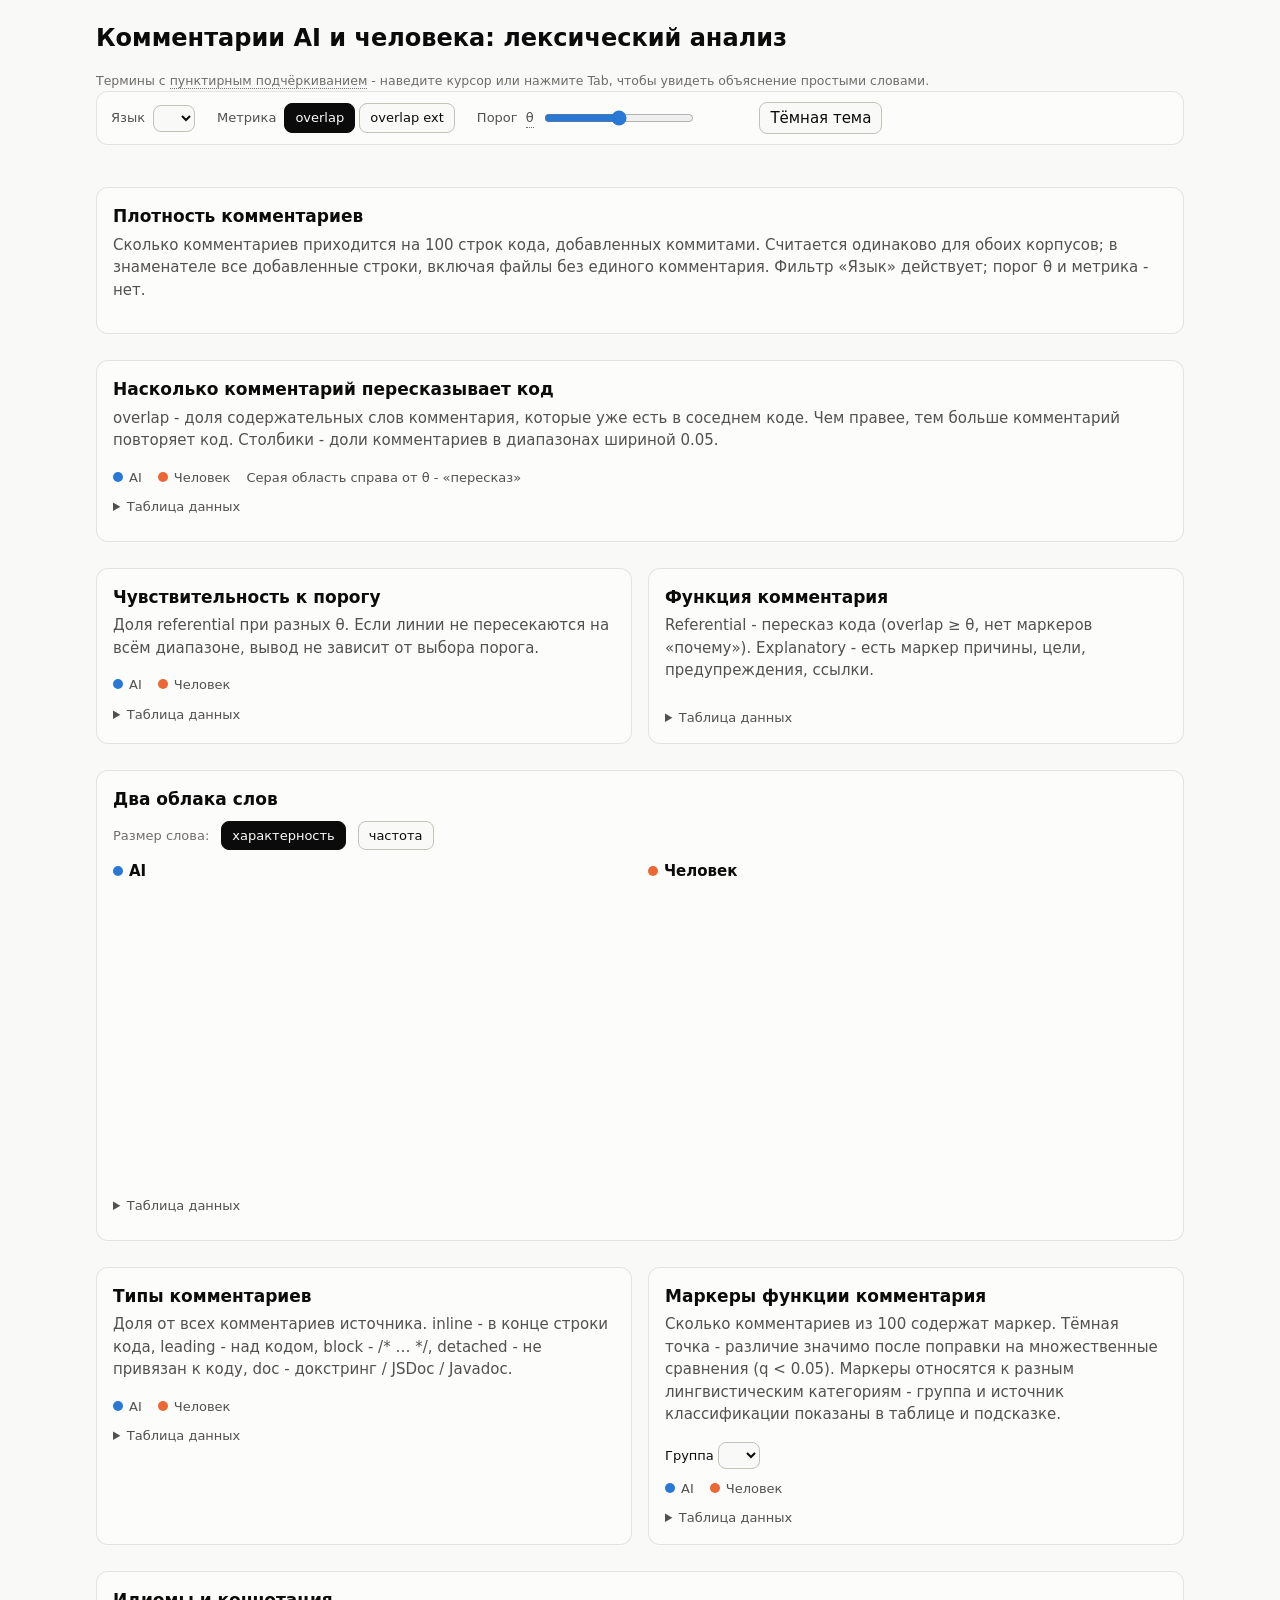
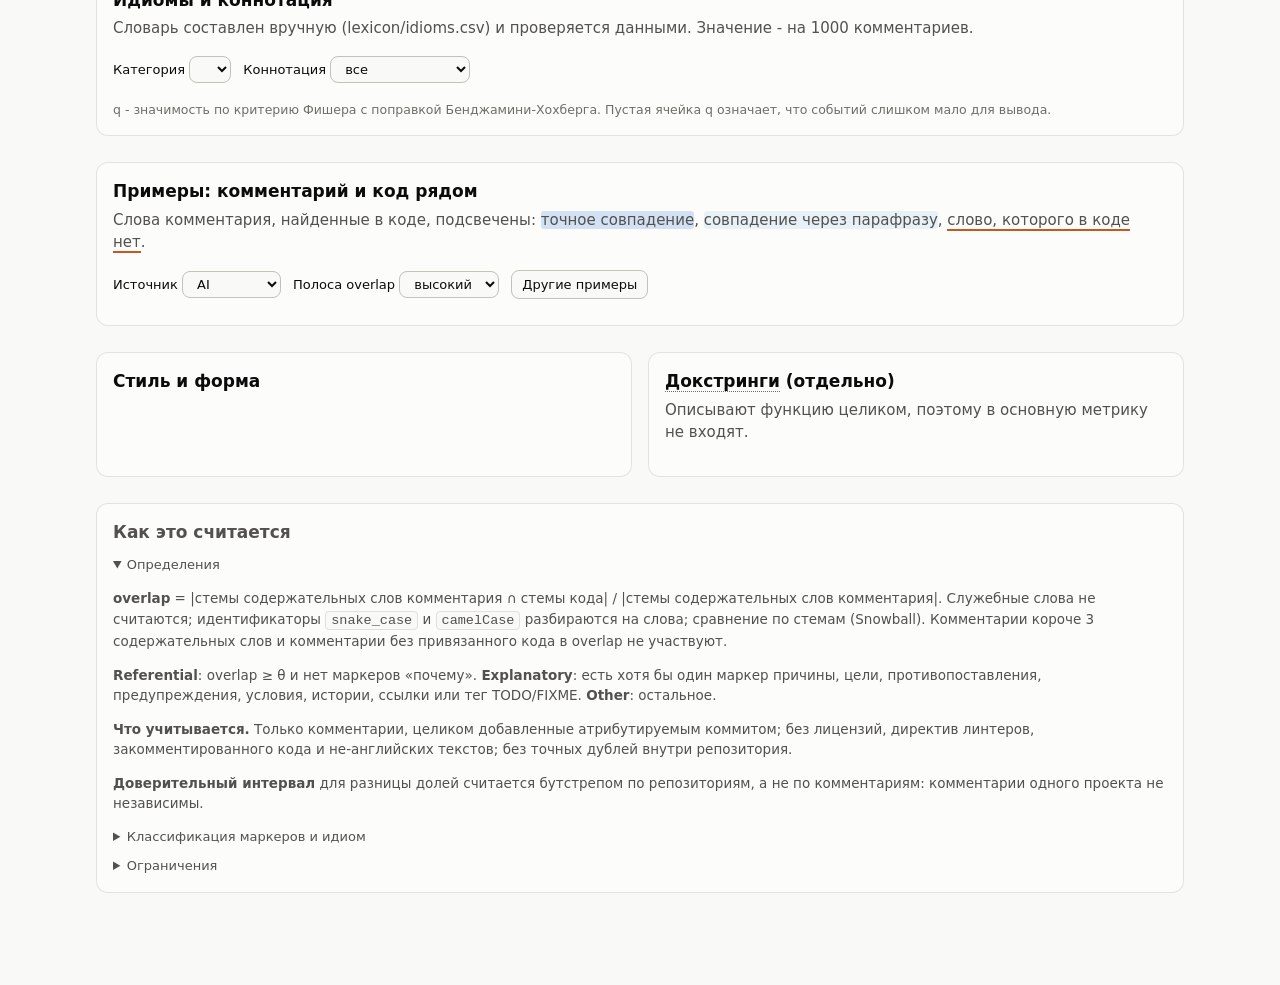
==== commit 3a457671: "Научная классификация маркеров/идиом, глоссарий терминов и перетаскиваемый порог θ в дашборде - lexi" ====
--- a/mnsk/tech/dashboard_template.html
+++ b/mnsk/tech/dashboard_template.html
@@ -109,6 +109,8 @@
 .note { font-size: 12.5px; color: var(--muted); margin: 8px 0 0; }
 .hidden { display: none !important; }
 .def { font-size: 13.5px; color: var(--ink2); } .def code { background: var(--page); padding: 1px 5px; border-radius: 4px; border: 1px solid var(--grid); }
+.gloss { border-bottom: 1px dotted var(--muted); cursor: help; }
+.grouptag { font-size: 11.5px; color: var(--muted); border: 1px solid var(--border); border-radius: 999px; padding: 0 7px; white-space: nowrap; }
 .filters { display: flex; gap: 12px; flex-wrap: wrap; margin: 8px 0 10px; font-size: 13px; align-items: center; }
 footer { margin-top: 30px; font-size: 12.5px; color: var(--muted); }
 </style>
@@ -117,6 +119,7 @@
 <div class="wrap">
   <h1>Комментарии AI и человека: лексический анализ</h1>
   <p class="sub" id="subtitle"></p>
+  <p class="note">Термины с <span class="gloss" tabindex="0" id="gloss-demo">пунктирным подчёркиванием</span> - наведите курсор или нажмите Tab, чтобы увидеть объяснение простыми словами.</p>
   <div id="banners"></div>
 
   <div class="bar" role="group" aria-label="Параметры отображения">
@@ -124,7 +127,7 @@
     <label>Метрика
       <span><button id="m-strict" aria-pressed="true" title="Только совпадения слов (стемы)">overlap</button>
       <button id="m-ext" aria-pressed="false" title="С учётом парафраз синтаксиса: for → loop, if → check…">overlap ext</button></span></label>
-    <label>Порог θ <input type="range" id="theta" min="0.2" max="0.9" step="0.01"><span class="theta" id="thetaV"></span></label>
+    <label>Порог <span class="gloss" title="Порог θ: при каком overlap комментарий считают «пересказом» (referential).">θ</span> <input type="range" id="theta" min="0.2" max="0.9" step="0.01"><span class="theta" id="thetaV"></span></label>
     <button id="themeBtn" aria-pressed="false" title="Переключить тему">Тёмная тема</button>
   </div>
 
@@ -195,8 +198,11 @@
       <p class="note" id="note-kinds"></p>
     </div>
     <div class="card">
-      <h2>Прагматические маркеры</h2>
-      <p class="sub">Сколько комментариев из 100 содержат маркер. Тёмная точка - различие значимо после поправки на множественные сравнения (q &lt; 0.05).</p>
+      <h2>Маркеры функции комментария</h2>
+      <p class="sub">Сколько комментариев из 100 содержат маркер. Тёмная точка - различие значимо после поправки на множественные сравнения (q &lt; 0.05). Маркеры относятся к разным лингвистическим категориям - группа и источник классификации показаны в таблице и подсказке.</p>
+      <div class="filters">
+        <label>Группа <select id="marker-group"></select></label>
+      </div>
       <div class="legend"><span><span class="dot ai"></span>AI</span><span><span class="dot human"></span>Человек</span></div>
       <div id="chart-markers"></div>
       <details><summary>Таблица данных</summary><div class="tablewrap" id="tbl-markers"></div></details>
@@ -236,7 +242,7 @@
       <div class="tablewrap" id="style-table"></div>
     </div>
     <div class="card">
-      <h2>Докстринги (отдельно)</h2>
+      <h2><span class="gloss" id="doc-title-gloss" tabindex="0">Докстринги</span> (отдельно)</h2>
       <p class="sub">Описывают функцию целиком, поэтому в основную метрику не входят.</p>
       <div class="tablewrap" id="docs-table"></div>
     </div>
@@ -251,6 +257,7 @@
         <p><b>Что учитывается.</b> Только комментарии, целиком добавленные атрибутируемым коммитом; без лицензий, директив линтеров, закомментированного кода и не-английских текстов; без точных дублей внутри репозитория.</p>
         <p><b>Доверительный интервал</b> для разницы долей считается бутстрепом по репозиториям, а не по комментариям: комментарии одного проекта не независимы.</p>
       </details>
+      <details><summary>Классификация маркеров и идиом</summary><div id="group-defs" class="def"></div></details>
       <details><summary>Ограничения</summary><div id="limits"></div></details>
     </div>
   </section>
@@ -274,6 +281,36 @@
 const CLASS = [["referential", "Referential", "var(--c-ref)"], ["explanatory", "Explanatory", "var(--c-expl)"],
                ["other", "Other", "var(--c-other)"], ["undecided", "Не определено", "var(--c-none)"]];
 
+/* ---------- глоссарий: непонятные слова и термины объясняются при наведении ---------- */
+const GLOSS = {
+  overlap: "Доля содержательных слов комментария, которые уже есть в соседнем коде.",
+  theta: "Порог θ: при каком overlap комментарий считают «пересказом» (referential).",
+  or: "Odds ratio, отношение шансов: во сколько раз шансы встретить это слово выше в одной группе, чем в другой. OR = 1 - разницы нет.",
+  q: "p-value после поправки на то, что проверяется много слов сразу (Бенджамини-Хохберг). Показывает, какая доля находок может быть случайной.",
+  p: "Вероятность получить такое или более крайнее различие, если на самом деле никакой разницы нет.",
+  delta: "Cliff's δ - размер эффекта: доля пар наблюдений, где значение AI больше, минус доля пар, где оно меньше. 0 - разницы нет, 1 - группы не пересекаются.",
+  mw: "Критерий Манна-Уитни: сравнивает не средние, а порядок значений - годится, когда среди данных много одинаковых чисел.",
+  cramer: "Cramér's V - насколько сильно источник (AI/человек) связан с типом комментария: 0 - нет связи, 1 - полная связь.",
+  referential: "Комментарий пересказывает код: доля его содержательных слов, совпавших с кодом, не меньше порога θ.",
+  explanatory: "В комментарии есть маркер «почему»: причина, цель, предупреждение, ссылка на источник и т.п.",
+  other: "Комментарий распознан, но не подошёл ни под referential, ни под explanatory.",
+  ci: "Доверительный интервал: диапазон, где с 95% вероятностью лежит настоящая разница между AI и человеком.",
+  url: "Комментарий содержит адрес веб-страницы (http/https).",
+  issue: "Комментарий ссылается на карточку в трекере задач - номер вида #412 или слово issue/ticket.",
+  gloss: "Так помечены места, где можно навести курсор и увидеть объяснение - без этого текста было бы ещё непонятнее.",
+  kind_inline: "Комментарий в конце строки кода - на той же строке, что и код (inline = «в строке»).",
+  kind_leading: "Комментарий над кодом, к которому относится: сам код начинается на следующей строке (leading = «идущий перед»).",
+  kind_block: "Комментарий в блочной форме /* … */ - может занимать несколько строк (block = «блок»).",
+  kind_detached: "Комментарий не привязан ни к какому коду: после него пустая строка, или в файле больше ничего нет (detached = «оторванный»).",
+  kind_doc: "Докстринг - служебный комментарий-документация сразу после объявления функции или класса. Его читают не только люди, но и инструменты автогенерации документации: JSDoc в JavaScript/TypeScript, Javadoc в Java, обычная строка в тройных кавычках в Python.",
+};
+function gt(key, text) {
+  const s = document.createElement("span");
+  s.className = "gloss"; s.tabIndex = 0; s.textContent = text;
+  hover(s, () => esc(GLOSS[key] || text));
+  return s;
+}
+
 function h(tag, attrs, ...kids) {
   const el = document.createElement(tag);
   for (const [k, v] of Object.entries(attrs || {})) {
@@ -307,6 +344,43 @@
   el.addEventListener("mouseleave", tipHide);
   el.addEventListener("focus", () => { const r = el.getBoundingClientRect(); tipShow({ clientX: r.left, clientY: r.top }, htmlFn({})); });
   el.addEventListener("blur", tipHide);
+}
+
+/* ---------- перетаскивание порога θ: общая логика для гистограммы и графика чувствительности ---------- */
+// handle - невидимая зона захвата этого конкретного графика; invX(clientX) переводит координату
+// курсора в «сырое» значение θ по масштабу ИМЕННО этого графика; updateVisual(t) дёшево двигает
+// линию/подпись/заливку внутри него самого (сам график не перерисовывается во время перетаскивания -
+// это и есть то, из-за чего раньше терялся захват курсора); onSettle() раз в кадр (requestAnimationFrame)
+// обновляет ДРУГИЕ графики, зависящие от θ, кроме этого - самого текущего перерисовывать нельзя,
+// пока его же элемент держит захват указателя.
+function wireThetaHandle(handle, { invX, updateVisual, onSettle, min = 0.2, max = 0.9 }) {
+  const clampTheta = (v) => Math.min(max, Math.max(min, Math.round(v * 100) / 100));
+  let raf = null;
+  const commit = (t) => {
+    if (t === state.theta) return;
+    state.theta = t; updateVisual(t); handle.setAttribute("aria-valuenow", t);
+    $("thetaV").textContent = t.toFixed(2); $("theta").value = t;
+    if (raf) return;
+    raf = requestAnimationFrame(() => { raf = null; onSettle(); });
+  };
+  handle.addEventListener("pointerdown", (e) => {
+    handle.setPointerCapture(e.pointerId);
+    const onMove = (ev) => commit(clampTheta(invX(ev.clientX)));
+    const onUp = () => {
+      handle.removeEventListener("pointermove", onMove); handle.removeEventListener("pointerup", onUp); handle.removeEventListener("pointercancel", onUp);
+      if (raf) { cancelAnimationFrame(raf); raf = null; }
+      renderAll();
+    };
+    handle.addEventListener("pointermove", onMove); handle.addEventListener("pointerup", onUp); handle.addEventListener("pointercancel", onUp);
+    e.preventDefault();
+  });
+  handle.addEventListener("keydown", (e) => {
+    const step = e.key === "PageUp" ? 0.05 : e.key === "PageDown" ? -0.05 : e.key === "ArrowRight" || e.key === "ArrowUp" ? 0.01 : e.key === "ArrowLeft" || e.key === "ArrowDown" ? -0.01 : null;
+    if (step == null) return;
+    e.preventDefault(); state.theta = clampTheta(state.theta + step); updateVisual(state.theta);
+    handle.setAttribute("aria-valuenow", state.theta); $("thetaV").textContent = state.theta.toFixed(2); $("theta").value = state.theta;
+    renderAll();
+  });
 }
 
 /* ---------- данные по срезу ---------- */
@@ -355,21 +429,21 @@
     h("div", { class: "card tile" }, h("div", { class: "lbl" }, `Доли referential и explanatory (θ=${t.toFixed(2)})`),
       h("div", { class: "row" }, [["ai", mA], ["human", mH]].map(([s, m]) => h("div", { class: "kv" },
         h("div", { class: "who" }, h("span", { class: "dot " + s }), NAME[s]),
-        h("div", { class: "sub2" }, "Referential"), h("div", { class: "big" }, pct(m.refShare)),
-        h("div", { class: "sub2" }, "Explanatory"), h("div", { class: "big md" }, pct(m.explShare)),
-        h("div", { class: "sub2" }, `прочее (other): ${pct(m.classified ? m.other / m.classified : null)}`)))),
+        h("div", { class: "sub2" }, gt("referential", "Referential")), h("div", { class: "big" }, pct(m.refShare)),
+        h("div", { class: "sub2" }, gt("explanatory", "Explanatory")), h("div", { class: "big md" }, pct(m.explShare)),
+        h("div", { class: "sub2" }, gt("other", "прочее (other)"), `: ${pct(m.classified ? m.other / m.classified : null)}`)))),
       h("div", { class: "small" }, `Доли от комментариев, для которых функция определена. Референциальных: AI − человек = ${dTxt(diff)} · ${ciNote}`),
       h("div", { class: "small" }, `Объясняющих: AI − человек = ${dTxt(diffE)}${ciE ? " · " + ciE : ""}`)),
     // Среднее, а не медиана: у дискретной метрики (дробь k/n) медиана всегда совпадает с одной из
     // «точек массы» (0.5, 0.75…) и почти ничего не говорит.
     tile("Средний overlap", SRC.map((s) => [s, fmt(mean(s))]), `Медиана: AI ${fmt(med("ai"))}, человек ${fmt(med("human"))} - у дискретной метрики она совпадает с «точками массы» (0.5, 0.75…), поэтому главным взято среднее. ${useExact ? "Все языки, точные значения." : "По гистограмме, ±0.005."}`),
-    h("div", { class: "card tile" }, h("div", { class: "lbl" }, "Размер эффекта (Cliff's δ)"),
+    h("div", { class: "card tile" }, h("div", { class: "lbl" }, "Размер эффекта (", gt("delta", "Cliff's δ"), ")"),
       h("div", { class: "big" }, mw.cliffs_delta == null ? "-" : (mw.cliffs_delta >= 0 ? "+" : "") + mw.cliffs_delta.toFixed(2)),
-      h("div", { class: "small" }, `${mw.effect || ""} · p ${mw.p == null ? "-" : mw.p < 0.001 ? "< 0.001" : "= " + mw.p.toFixed(3)} (Манн-Уитни, все языки). δ > 0: overlap у AI выше.`)));
+      h("div", { class: "small" }, `${mw.effect || ""} · `, gt("p", "p"), ` ${mw.p == null ? "-" : mw.p < 0.001 ? "< 0.001" : "= " + mw.p.toFixed(3)} (`, gt("mw", "Манн-Уитни"), `, все языки). δ > 0: overlap у AI выше.`)));
 }
 
 /* ---------- линейные графики ---------- */
-function lineChart(root, { series, xmin, xmax, ymax, xticks, yfmt, xfmt, marker, shadeFrom, height = 250, xlabel }) {
+function lineChart(root, { series, xmin, xmax, ymax, xticks, yfmt, xfmt, marker, shadeFrom, height = 250, xlabel, draggable, onDragSettle }) {
   const W = 640, H = height, m = { l: 44, r: 62, t: 10, b: 30 };
   const X = (x) => m.l + ((x - xmin) / (xmax - xmin)) * (W - m.l - m.r), Y = (y) => H - m.b - (y / ymax) * (H - m.t - m.b);
   const svg = sv("svg", { viewBox: `0 0 ${W} ${H}`, class: "cloud", role: "img", "aria-label": xlabel || "график" });
@@ -395,14 +469,36 @@
   labels.sort((a, b) => a.y - b.y);
   for (let i = 1; i < labels.length; i++) if (labels[i].y - labels[i - 1].y < 15) labels[i].y = labels[i - 1].y + 15;
   for (const l of labels) svg.append(sv("text", { class: "lbl-ai", x: l.x, y: l.y }, l.name));
+  let markerHandle = null;
   if (marker != null) {
-    svg.append(sv("line", { x1: X(marker), x2: X(marker), y1: m.t, y2: H - m.b, stroke: "var(--ink)", "stroke-width": 1.5, "stroke-dasharray": "4 3" }),
-      sv("text", { x: X(marker), y: m.t + 9, "text-anchor": "middle", style: "fill:var(--ink);font-weight:600" }, "θ"));
+    const markerLine = sv("line", { x1: X(marker), x2: X(marker), y1: m.t, y2: H - m.b, stroke: "var(--ink)", "stroke-width": 1.5, "stroke-dasharray": "4 3" });
+    const markerLabel = sv("text", { x: X(marker), y: m.t + 9, "text-anchor": "middle", style: `fill:var(--ink);font-weight:600${draggable ? ";pointer-events:none" : ""}` }, "θ");
+    svg.append(markerLine, markerLabel);
+    if (draggable) {
+      markerHandle = sv("rect", {
+        x: X(marker) - 12, y: 0, width: 24, height: H - m.b, fill: "transparent",
+        style: "cursor:ew-resize", tabindex: 0, role: "slider", "aria-label": "Порог θ (перетащите или используйте стрелки)",
+        "aria-valuemin": xmin, "aria-valuemax": xmax, "aria-valuenow": marker,
+      });
+      // append - ниже, после catcher: catcher закрывает собой всю область графика (для подсказки
+      // при наведении), и если добавить сюда же, он перекроет markerHandle и клик до неё не дойдёт.
+      hover(markerHandle, () => esc(GLOSS.theta) + " Перетащите, чтобы изменить.");
+      wireThetaHandle(markerHandle, {
+        min: xmin, max: xmax,
+        invX: (clientX) => { const r = svg.getBoundingClientRect(); return xmin + (((clientX - r.left) / r.width) * W - m.l) / (W - m.l - m.r) * (xmax - xmin); },
+        updateVisual: (t) => {
+          markerLine.setAttribute("x1", X(t)); markerLine.setAttribute("x2", X(t));
+          markerLabel.setAttribute("x", X(t)); markerHandle.setAttribute("x", X(t) - 12);
+        },
+        onSettle: onDragSettle || (() => {}),
+      });
+    }
   }
   // невидимый слой ловит указатель: подсказка со значениями ближайшей точки
   const catcher = sv("rect", { x: m.l, y: m.t, width: W - m.l - m.r, height: H - m.t - m.b, fill: "transparent", tabindex: 0 });
   const guide = sv("line", { y1: m.t, y2: H - m.b, stroke: "var(--muted)", "stroke-width": 1, opacity: 0 });
   svg.append(guide, catcher);
+  if (markerHandle) svg.append(markerHandle);
   const nearest = (ev) => {
     const r = svg.getBoundingClientRect(), px = ((ev.clientX - r.left) / r.width) * W;
     const xv = xmin + ((px - m.l) / (W - m.l - m.r)) * (xmax - xmin);
@@ -433,14 +529,15 @@
   }
   const share = (s, g) => (tot[s] ? grp[s][g] / tot[s] : 0);
   const ymax = Math.max(0.05, ...SRC.flatMap((s) => grp[s].map((_, g) => share(s, g)))) * 1.1;
-  const W = 640, H = 260, m = { l: 44, r: 12, t: 14, b: 34 }, iw = W - m.l - m.r;
+  const W = 640, H = 260, m = { l: 44, r: 12, t: 34, b: 34 }, iw = W - m.l - m.r;
   const X = (x) => m.l + x * iw, Y = (y) => H - m.b - (y / ymax) * (H - m.t - m.b);
   const svg = sv("svg", { viewBox: `0 0 ${W} ${H}`, class: "cloud", role: "img", "aria-label": "Гистограмма overlap у AI и человека" });
   for (let i = 0; i <= 4; i++) {
     const y = (ymax * i) / 4;
     svg.append(sv("line", { class: "gridl", x1: m.l, x2: W - m.r, y1: Y(y), y2: Y(y) }), sv("text", { x: m.l - 6, y: Y(y) + 4, "text-anchor": "end" }, (100 * y).toFixed(0) + "%"));
   }
-  svg.append(sv("rect", { x: X(state.theta), y: m.t, width: X(1) - X(state.theta), height: H - m.t - m.b, fill: "var(--grid)", opacity: 0.55 }));
+  const shade = sv("rect", { x: X(state.theta), y: m.t, width: X(1) - X(state.theta), height: H - m.t - m.b, fill: "var(--grid)", opacity: 0.55 });
+  svg.append(shade);
   const gw = iw / G;
   for (let g = 0; g < G; g++) {
     const lo = (g / G).toFixed(2), hi = ((g + 1) / G).toFixed(2);
@@ -454,8 +551,31 @@
   svg.append(sv("line", { x1: m.l, x2: W - m.r, y1: H - m.b, y2: H - m.b, stroke: "var(--axis)" }));
   for (const t of [0, 0.2, 0.4, 0.6, 0.8, 1]) svg.append(sv("text", { x: X(t), y: H - m.b + 16, "text-anchor": "middle" }, t.toFixed(1)));
   svg.append(sv("text", { x: m.l + iw / 2, y: H - 2, "text-anchor": "middle" }, "overlap (доля слов комментария, найденных в коде), корзины по 0.05"));
-  svg.append(sv("line", { x1: X(state.theta), x2: X(state.theta), y1: m.t, y2: H - m.b, stroke: "var(--ink)", "stroke-width": 1.5, "stroke-dasharray": "4 3" }),
-    sv("text", { x: X(state.theta), y: m.t - 2, "text-anchor": "middle", style: "fill:var(--ink);font-weight:600" }, "θ"));
+
+  // θ можно перетянуть прямо по гистограмме - за линию или за саму букву θ. Во время движения
+  // дёшево двигаем их сами и сразу пересчитываем графики, которые зависят от θ (KPI, чувствительность,
+  // функция комментария) - гистограмма своих столбиков от θ не меняет, поэтому её саму не трогаем;
+  // полный renderAll() - только один раз, при отпускании, для остальных, независимых от θ блоков.
+  const thetaLine = sv("line", { x1: X(state.theta), x2: X(state.theta), y1: m.t, y2: H - m.b, stroke: "var(--ink)", "stroke-width": 1.5, "stroke-dasharray": "4 3" });
+  // pointer-events:none на букве - иначе она, будучи нарисована поверх handle, сама перехватывает
+  // клик и он не доходит до зоны захвата под ней.
+  const thetaLabel = sv("text", { x: X(state.theta), y: m.t - 6, "text-anchor": "middle", style: "fill:var(--ink);font-weight:700;font-size:12px;pointer-events:none" }, "θ");
+  const handle = sv("rect", {
+    x: X(state.theta) - 12, y: Math.max(0, m.t - 24), width: 24, height: H - m.b - Math.max(0, m.t - 24), fill: "transparent",
+    style: "cursor:ew-resize", tabindex: 0, role: "slider", "aria-label": "Порог θ (перетащите или используйте стрелки)",
+    "aria-valuemin": 0.2, "aria-valuemax": 0.9, "aria-valuenow": state.theta,
+  });
+  svg.append(thetaLine, handle, thetaLabel);
+  hover(handle, () => esc(GLOSS.theta) + " Перетащите, чтобы изменить.");
+  wireThetaHandle(handle, {
+    invX: (clientX) => { const r = svg.getBoundingClientRect(); return (((clientX - r.left) / r.width) * W - m.l) / iw; },
+    updateVisual: (t) => {
+      thetaLine.setAttribute("x1", X(t)); thetaLine.setAttribute("x2", X(t));
+      thetaLabel.setAttribute("x", X(t)); handle.setAttribute("x", X(t) - 12);
+      shade.setAttribute("x", X(t)); shade.setAttribute("width", Math.max(0, X(1) - X(t)));
+    },
+    onSettle: () => { renderKpis(); renderSens(); renderMix(); },
+  });
   $("chart-hist").replaceChildren(svg);
 
   const rows = Array.from({ length: 10 }, (_, k) => ({ lo: k / 10, ai: share("ai", 2 * k) + share("ai", 2 * k + 1), hu: share("human", 2 * k) + share("human", 2 * k + 1) }));
@@ -475,7 +595,11 @@
   const grid = []; for (let i = 20; i <= 80; i++) grid.push(i / 100);   // шаг 0.01: ступеньки видны, а не сглажены наклонной линией
   const ser = SRC.map((s) => ({ name: NAME[s], color: `var(--${s})`, points: grid.map((t) => [t, mixAt(s, t).refShare ?? 0]) }));
   const ymax = Math.max(0.05, ...ser.flatMap((s) => s.points.map((p) => p[1]))) * 1.1;
-  lineChart($("chart-sens"), { series: ser, xmin: 0.2, xmax: 0.8, ymax, xticks: [.2, .3, .4, .5, .6, .7, .8], yfmt: (v) => (v == null ? "-" : (100 * v).toFixed(0) + "%"), xfmt: (v) => v.toFixed(2), marker: state.theta, xlabel: "порог θ", height: 230 });
+  lineChart($("chart-sens"), {
+    series: ser, xmin: 0.2, xmax: 0.8, ymax, xticks: [.2, .3, .4, .5, .6, .7, .8], yfmt: (v) => (v == null ? "-" : (100 * v).toFixed(0) + "%"),
+    xfmt: (v) => v.toFixed(2), marker: state.theta, xlabel: "порог θ", height: 230,
+    draggable: true, onDragSettle: () => { renderKpis(); renderHist(); renderMix(); },
+  });
 
   // Самый крутой обрыв у каждой линии - с объяснением, чтобы читатель не принял его за ошибку счёта.
   const cliffs = ser.map((s) => {
@@ -538,7 +662,7 @@
 }
 
 function renderMix() {
-  $("legend-mix").replaceChildren(...CLASS.map(([, n, c]) => h("span", {}, h("span", { class: "dot", style: `background:${c}` }), n)));
+  $("legend-mix").replaceChildren(...CLASS.map(([k, n, c]) => h("span", {}, h("span", { class: "dot", style: `background:${c}` }), gt(k, n))));
   const root = $("chart-mix"); root.replaceChildren();
   const rows = [];
   for (const s of SRC) {
@@ -554,7 +678,7 @@
     root.append(h("div", { class: "hrow" }, h("div", {}, h("span", { class: "dot " + s }), NAME[s]), h("div", {}, track,
       h("div", { class: "val cap" }, `referential ${pct(m.refShare)} · explanatory ${pct(m.explShare)} (от определённых)`))));
   }
-  $("tbl-mix").replaceChildren(table(rows, [{ h: "Источник", f: (r) => NAME[r.s] }, ...CLASS.map(([k, n]) => ({ h: n, num: 1, f: (r) => `${r.vals[k].toLocaleString("ru")} (${pct(r.vals[k] / r.tot)})` }))]));
+  $("tbl-mix").replaceChildren(table(rows, [{ h: "Источник", f: (r) => NAME[r.s] }, ...CLASS.map(([k, n]) => ({ h: gt(k, n), num: 1, f: (r) => `${r.vals[k].toLocaleString("ru")} (${pct(r.vals[k] / r.tot)})` }))]));
 }
 
 /* ---------- облака слов ---------- */
@@ -615,20 +739,37 @@
   const src = state.lang === "all" ? S.kinds.counts : Object.fromEntries(SRC.map((s) => [s, S.kinds.by_lang[state.lang][s]]));
   const totals = Object.fromEntries(SRC.map((s) => [s, Object.values(src[s]).reduce((a, b) => a + b, 0)]));
   const kinds = Object.keys(src.ai), mx = Math.max(0.01, ...kinds.flatMap((k) => SRC.map((s) => (totals[s] ? src[s][k] / totals[s] : 0))));
-  const rows = kinds.map((k) => ({ label: k, max: mx, ai: totals.ai ? src.ai[k] / totals.ai : 0, human: totals.human ? src.human[k] / totals.human : 0,
+  const rows = kinds.map((k) => ({ label: gt("kind_" + k, k), max: mx, ai: totals.ai ? src.ai[k] / totals.ai : 0, human: totals.human ? src.human[k] / totals.human : 0,
     tip: (s) => `<b>${NAME[s]} · ${k}</b><br>${src[s][k].toLocaleString("ru")} из ${totals[s].toLocaleString("ru")}` }));
   pairBars($("chart-kinds"), rows, (v) => pct(v));
-  $("tbl-kinds").replaceChildren(table(kinds.map((k) => ({ k })), [{ h: "Тип", f: (r) => r.k }, { h: "AI", num: 1, f: (r) => `${src.ai[r.k]} (${pct(src.ai[r.k] / (totals.ai || 1))})` }, { h: "Человек", num: 1, f: (r) => `${src.human[r.k]} (${pct(src.human[r.k] / (totals.human || 1))})` }]));
+  $("tbl-kinds").replaceChildren(table(kinds.map((k) => ({ k })), [{ h: "Тип", f: (r) => gt("kind_" + r.k, r.k) }, { h: "AI", num: 1, f: (r) => `${src.ai[r.k]} (${pct(src.ai[r.k] / (totals.ai || 1))})` }, { h: "Человек", num: 1, f: (r) => `${src.human[r.k]} (${pct(src.human[r.k] / (totals.human || 1))})` }]));
   const c = S.kinds.chi2;
   $("note-kinds").textContent = state.lang === "all" && c.p != null ? `χ² = ${c.chi2.toFixed(1)}, df = ${c.df}, p ${c.p < 0.001 ? "< 0.001" : "= " + c.p.toFixed(3)}, Cramér's V = ${c.cramers_v.toFixed(2)} (все языки).` : "Критерий считается по всем языкам.";
 }
+function groupChip(groupKey) {
+  const g = S.groups[groupKey] || {};
+  const sp = document.createElement("span");
+  sp.className = "grouptag"; sp.tabIndex = 0; sp.textContent = g.label_ru || groupKey || "-";
+  hover(sp, () => `${esc(g.gloss || "")}` + (g.source ? `<br><span style="opacity:.7">${esc(g.source)}</span>` : ""));
+  return sp;
+}
 function renderMarkers() {
-  const rows = S.markers.map((m) => ({ label: m.label, ai: (m.ai_per1k || 0) / 10, human: (m.human_per1k || 0) / 10, m }));
+  const grp = $("marker-group").value;
+  const list = S.markers.filter((m) => !grp || m.group === grp);
+  const rows = list.map((m) => ({ label: m.label_ru, ai: (m.ai_per1k || 0) / 10, human: (m.human_per1k || 0) / 10, m }));
   const mx = Math.max(0.5, ...rows.flatMap((r) => [r.ai, r.human]));
   rows.forEach((r) => { r.max = mx; r.badge = r.m.q != null && r.m.q < 0.05 ? "●" : ""; r.badgeTitle = `q = ${r.m.q?.toFixed(4)}`;
-    r.tip = (s) => `<b>${NAME[s]} · ${r.label}</b><br>${r[s].toFixed(1)} на 100 комментариев<br><span style="opacity:.8">${esc(r.m.note || "")}</span>`; });
+    const g = S.groups[r.m.group] || {};
+    r.tip = (s) => `<b>${NAME[s]} · ${esc(r.label)}</b> <span style="opacity:.7">(${esc(r.m.label)})</span><br>${r[s].toFixed(1)} на 100 комментариев<br><span style="opacity:.8">${esc(r.m.note || "")}</span>` +
+      (g.label_ru ? `<br><span style="opacity:.65">${esc(g.label_ru)}</span>` : ""); });
   pairBars($("chart-markers"), rows, (v) => v.toFixed(1));
-  $("tbl-markers").replaceChildren(table(S.markers, [{ h: "Маркер", f: (r) => r.label + (r.explanatory ? " (почему)" : "") }, { h: "AI, ‰", num: 1, f: (r) => fmt(r.ai_per1k, 1) }, { h: "Человек, ‰", num: 1, f: (r) => fmt(r.human_per1k, 1) }, { h: "OR", num: 1, f: (r) => fmt(r.odds_ratio) }, { h: "q", num: 1, f: (r) => (r.q == null ? "-" : r.q < 0.001 ? "< 0.001" : r.q.toFixed(3)) }]));
+  $("tbl-markers").replaceChildren(table(list, [
+    { h: "Маркер", f: (r) => r.label_ru + (r.explanatory ? " (почему)" : "") },
+    { h: "Группа", f: (r) => groupChip(r.group) },
+    { h: "AI, ‰", num: 1, f: (r) => fmt(r.ai_per1k, 1) },
+    { h: "Человек, ‰", num: 1, f: (r) => fmt(r.human_per1k, 1) },
+    { h: gt("or", "OR"), num: 1, f: (r) => fmt(r.odds_ratio) },
+    { h: gt("q", "q"), num: 1, f: (r) => (r.q == null ? "-" : r.q < 0.001 ? "< 0.001" : r.q.toFixed(3)) }]));
 }
 
 /* ---------- идиомы ---------- */
@@ -639,11 +780,17 @@
   let rows = S.idioms.filter((r) => (!cat || r.category === cat) && (!con || r.connotation === con)).map((r) => ({ ...r, total: r.ai_n + r.human_n }));
   const k = idiomSort.key; rows.sort((a, b) => ((a[k] ?? -1e9) > (b[k] ?? -1e9) ? 1 : -1) * idiomSort.dir || 0);
   const cols = [["label", "Идиома", 0], ["category", "Категория", 0], ["connotation", "Коннотация", 0], ["ai_per1k", "AI ‰", 1], ["human_per1k", "Человек ‰", 1], ["odds_ratio", "OR", 1], ["q", "q", 1], ["total", "Всего", 1]];
-  const head = h("tr", {}, cols.map(([key, t, num]) => h("th", { class: "sort" + (num ? " num" : ""), onclick: () => { idiomSort = { key, dir: idiomSort.key === key ? -idiomSort.dir : -1 }; renderIdioms(); }, title: "Сортировать" }, t + (idiomSort.key === key ? (idiomSort.dir < 0 ? " ▼" : " ▲") : ""))));
-  const body = rows.slice(0, 200).map((r) => h("tr", {}, h("td", { title: r.note || "" }, r.label), h("td", {}, r.category),
-    h("td", {}, h("span", { class: "chip", title: CONN[r.connotation][1] }, CONN[r.connotation][0] + " " + CONN[r.connotation][1])),
-    h("td", { class: "num" }, fmt(r.ai_per1k, 1)), h("td", { class: "num" }, fmt(r.human_per1k, 1)), h("td", { class: "num" }, fmt(r.odds_ratio)),
-    h("td", { class: "num" }, r.q == null ? "" : r.q < 0.001 ? "< 0.001" : r.q.toFixed(3)), h("td", { class: "num" }, r.total)));
+  const HINT = { odds_ratio: GLOSS.or, q: GLOSS.q };
+  const head = h("tr", {}, cols.map(([key, t, num]) => h("th", { class: "sort" + (num ? " num" : ""), onclick: () => { idiomSort = { key, dir: idiomSort.key === key ? -idiomSort.dir : -1 }; renderIdioms(); }, title: (HINT[key] ? HINT[key] + " " : "") + "Сортировать" }, t + (idiomSort.key === key ? (idiomSort.dir < 0 ? " ▼" : " ▲") : ""))));
+  const body = rows.slice(0, 200).map((r) => {
+    const g = S.groups[r.group] || {};
+    const catCell = h("span", { class: "gloss", tabindex: 0 }, r.category_ru || r.category);
+    hover(catCell, () => esc(g.gloss || "") + (g.source ? `<br><span style="opacity:.7">${esc(g.source)}</span>` : ""));
+    return h("tr", {}, h("td", { title: r.note || "" }, r.label), h("td", {}, catCell),
+      h("td", {}, h("span", { class: "chip", title: CONN[r.connotation][1] }, CONN[r.connotation][0] + " " + CONN[r.connotation][1])),
+      h("td", { class: "num" }, fmt(r.ai_per1k, 1)), h("td", { class: "num" }, fmt(r.human_per1k, 1)), h("td", { class: "num" }, fmt(r.odds_ratio)),
+      h("td", { class: "num" }, r.q == null ? "" : r.q < 0.001 ? "< 0.001" : r.q.toFixed(3)), h("td", { class: "num" }, r.total));
+  });
   $("idiom-table").replaceChildren(h("thead", {}, head), h("tbody", {}, body.length ? body : h("tr", {}, h("td", { colspan: 8, class: "muted" }, "Идиом с такими параметрами в корпусе не найдено."))));
   const c = S.connotation;
   $("idiom-conn-sum").textContent = `Комментариев с негативной коннотацией на 1000: AI ${fmt(c.ai.negative, 1)}, человек ${fmt(c.human.negative, 1)}.`;
@@ -666,12 +813,21 @@
 function renderMisc() {
   const st = S.style, vf = S.verb_form;
   const rows = [["Средняя длина, слов", (s) => fmt(st[s].mean_words, 1)], ["Заканчивается точкой", (s) => pct(st[s].ends_with_period)], ["Начинается с заглавной", (s) => pct(st[s].starts_upper)],
-    ["Вопрос", (s) => pct(st[s].question)], ["Есть URL", (s) => pct(st[s].has_url)], ["Есть ссылка на issue/тикет", (s) => pct(st[s].has_issue_ref)],
+    ["Вопрос", (s) => pct(st[s].question)], [gt("url", "Есть URL"), (s) => pct(st[s].has_url)], [gt("issue", "Есть ссылка на issue/тикет"), (s) => pct(st[s].has_issue_ref)],
     ["Начинается с глагола (императив)", (s) => pct(vf[s].imperative)], ["Начинается с глагола (3-е лицо)", (s) => pct(vf[s].third_person)]];
   $("style-table").replaceChildren(table(rows, [{ h: "Признак", f: (r) => r[0] }, { h: "AI", num: 1, f: (r) => r[1]("ai") }, { h: "Человек", num: 1, f: (r) => r[1]("human") }]));
   const d = S.docs;
   const drows = [["Докстрингов", (s) => d[s].n], ["Средний overlap", (s) => fmt(d[s].overlap.mean)], ["Доля referential", (s) => pct(d[s].referential_share)], ["Начинаются с глагола 3-го лица", (s) => pct(d[s].verb_third_person)]];
   $("docs-table").replaceChildren(table(drows, [{ h: "", f: (r) => r[0] }, { h: "AI", num: 1, f: (r) => r[1]("ai") }, { h: "Человек", num: 1, f: (r) => r[1]("human") }]));
+}
+
+function renderGroupDefs() {
+  const order = ["discourse", "evidential", "stance", "directive", "code_convention", "attitude", "register", "jargon"];
+  const keys = [...order.filter((k) => S.groups[k]), ...Object.keys(S.groups).filter((k) => !order.includes(k))];
+  $("group-defs").replaceChildren(
+    h("p", {}, "Категории маркеров (lexicon/marker_categories.csv) и идиом (lexicon/idiom_categories.csv) сгруппированы по научным классификациям, а не свалены в одну кучу «прагматических маркеров». Группа и источник показаны в таблицах маркеров и идиом при наведении."),
+    ...keys.map((k) => h("p", {}, h("b", {}, S.groups[k].label_ru), " - ", S.groups[k].gloss,
+      S.groups[k].source ? h("span", { class: "muted" }, " (", S.groups[k].source, ")") : null)));
 }
 
 /* ---------- каркас ---------- */
@@ -681,7 +837,12 @@
   if (S.demo) b.append(h("div", { class: "banner demo" }, "ДЕМО-ДАННЫЕ. Код и комментарии синтетические, написаны вручную под гипотезу. Дашборд показывает, что конвейер работает; результаты нельзя цитировать."));
   if (S.warnings.length) b.append(h("div", { class: "banner warn" }, h("b", {}, "Внимание: "), S.warnings.join(" · ")));
   const langs = $("lang"); langs.append(h("option", { value: "all" }, "все"), ...S.langs.map((l) => h("option", { value: l }, l)));
-  const cats = [...new Set(S.idioms.map((r) => r.category))].sort(); $("idiom-cat").append(h("option", { value: "" }, "все"), ...cats.map((c) => h("option", { value: c }, c)));
+  const catRu = Object.fromEntries(S.idioms.map((r) => [r.category, r.category_ru]));
+  const cats = [...new Set(S.idioms.map((r) => r.category))].sort();
+  $("idiom-cat").append(h("option", { value: "" }, "все"), ...cats.map((c) => h("option", { value: c }, catRu[c] || c)));
+  const groupRu = Object.fromEntries(S.markers.map((r) => [r.group, (S.groups[r.group] || {}).label_ru || r.group]));
+  const mgroups = [...new Set(S.markers.map((r) => r.group))];
+  $("marker-group").append(h("option", { value: "" }, "все"), ...mgroups.map((g) => h("option", { value: g }, groupRu[g] || g)));
   const c = S.composition;
   const lines = SRC.map((s) => { const x = c[s]; return `${NAME[s]}: наблюдений ${x.observed}, исключено (лицензии ${x.excluded_license || 0}, директивы ${x.excluded_directive || 0}, код ${x.excluded_code || 0}, пустые ${x.excluded_empty || 0}), не английский ${x.non_english || 0}, дубли ${x.duplicate || 0}, сверх лимита на репозиторий ${x.capped_per_repo || 0}, в анализе ${x.analyzed}.`; });
   $("limits").append(h("p", {}, ...lines.map((l) => [l, h("br")])),
@@ -696,6 +857,7 @@
 for (const [id, val] of [["m-strict", "strict"], ["m-ext", "ext"]]) $(id).addEventListener("click", () => { state.metric = val; $("m-strict").setAttribute("aria-pressed", val === "strict"); $("m-ext").setAttribute("aria-pressed", val === "ext"); renderAll(); });
 for (const [id, val] of [["w-dist", "dist"], ["w-freq", "freq"]]) $(id).addEventListener("click", () => { state.wmode = val; $("w-dist").setAttribute("aria-pressed", val === "dist"); $("w-freq").setAttribute("aria-pressed", val === "freq"); renderClouds(); });
 $("idiom-cat").addEventListener("change", renderIdioms); $("idiom-con").addEventListener("change", renderIdioms);
+$("marker-group").addEventListener("change", renderMarkers);
 $("ex-src").addEventListener("change", () => { state.exN = 0; renderExamples(); }); $("ex-band").addEventListener("change", () => { state.exN = 0; renderExamples(); });
 $("ex-more").addEventListener("click", () => { state.exN++; renderExamples(); });
 $("themeBtn").addEventListener("click", () => {
@@ -703,7 +865,9 @@
   document.documentElement.setAttribute("data-theme", dark ? "light" : "dark"); $("themeBtn").setAttribute("aria-pressed", !dark); $("themeBtn").textContent = dark ? "Тёмная тема" : "Светлая тема";
 });
 $("theta").value = state.theta;
-renderStatic(); renderAll(); renderClouds(); renderMarkers(); renderIdioms(); renderMisc();
+hover($("gloss-demo"), () => esc(GLOSS.gloss));
+hover($("doc-title-gloss"), () => esc(GLOSS.kind_doc));
+renderStatic(); renderAll(); renderClouds(); renderMarkers(); renderIdioms(); renderMisc(); renderGroupDefs();
 </script>
 </body>
 </html>
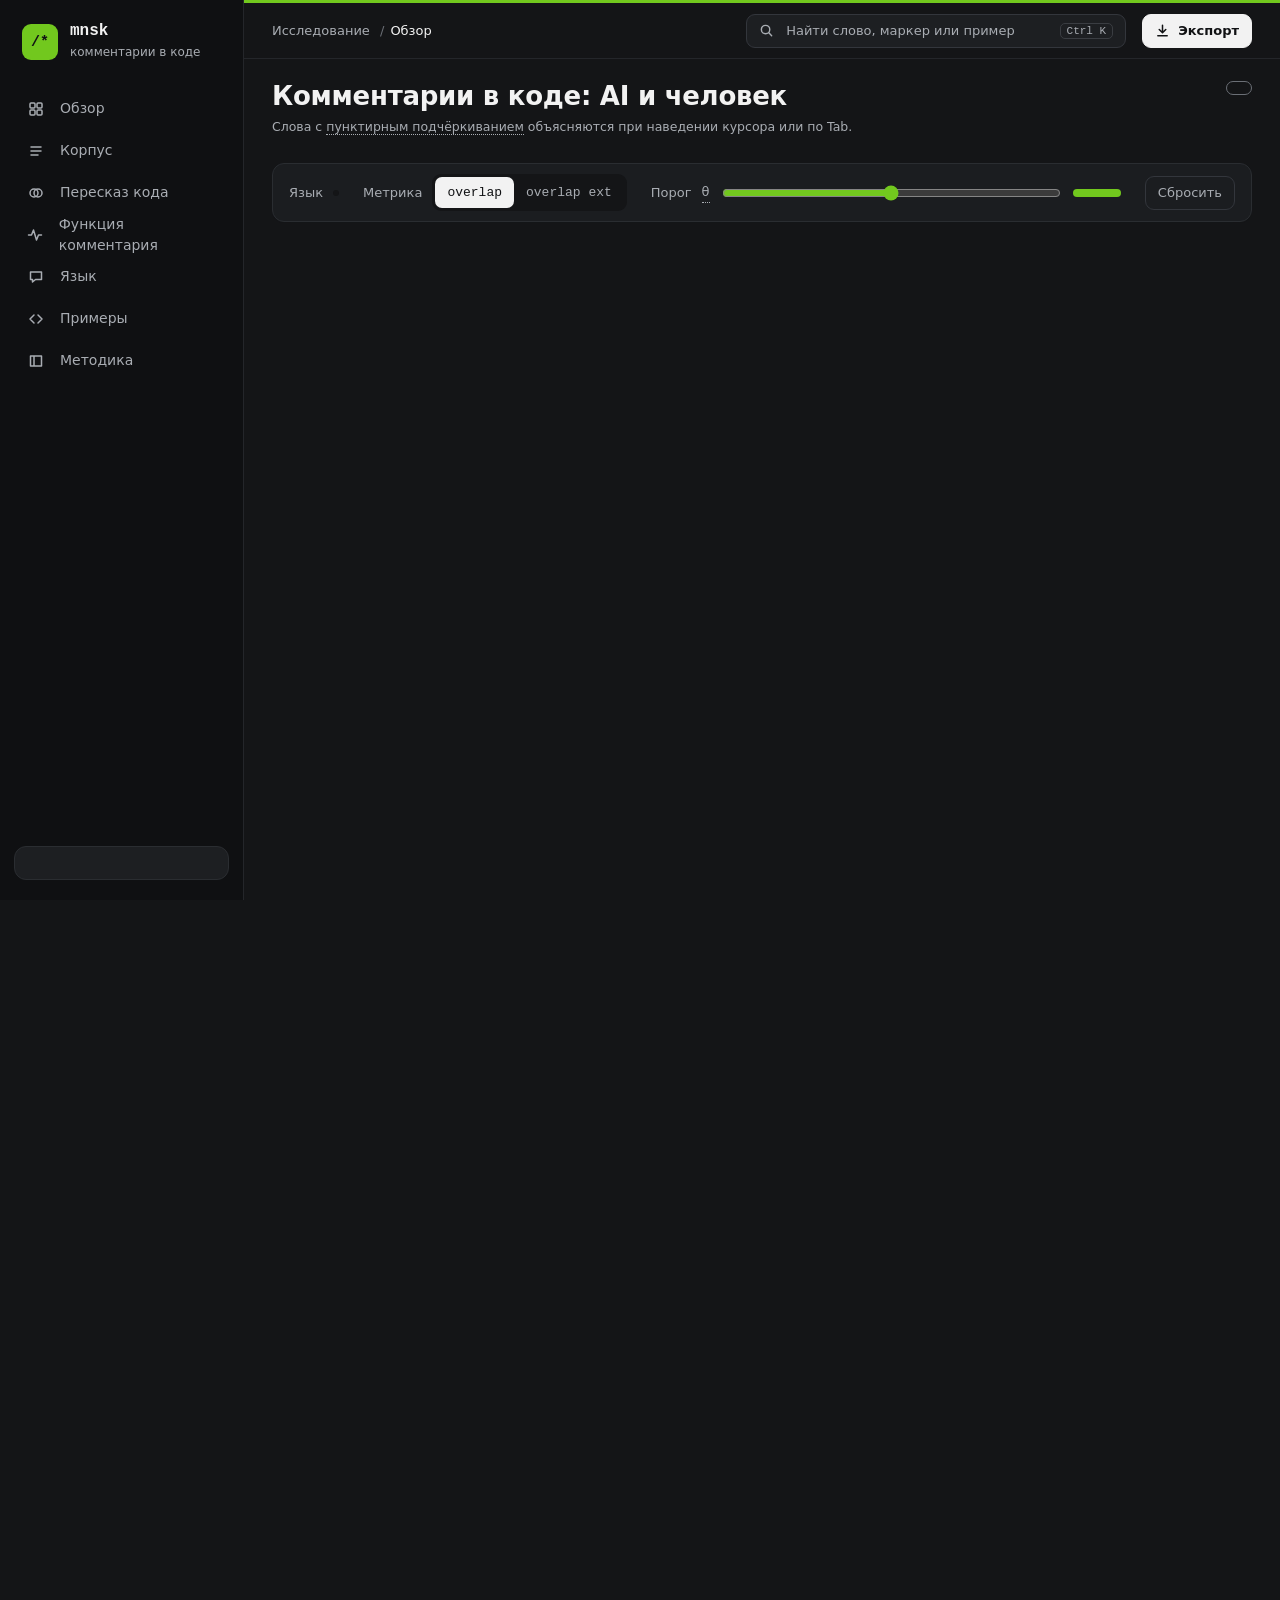
==== commit 2827f3a9: "Редизайн дашборда «НГУ ночь» и правки порога θ - тема «НГУ ночь»: боковое меню, закреплённая шапка н" ====
--- a/mnsk/tech/dashboard_template.html
+++ b/mnsk/tech/dashboard_template.html
@@ -5,264 +5,451 @@
 <meta name="viewport" content="width=device-width, initial-scale=1">
 <title>Комментарии AI и человека</title>
 <style>
-/* Палитра: слоты 1-2 проверенной категориальной палитры (валидатор: CVD ΔE 24.7 светлая / 26.8 тёмная тема).
-   AI - всегда синий, human - всегда оранжевый, во всех графиках. Цвет привязан к сущности, а не к порядку. */
+/*__FONTS__*/
+/* Тема «НГУ ночь». Фон почти чёрный, акцент НГУ (зелёный или синий,
+   задаётся при сборке флагом --accent) идёт только заливкой: логотип, ползунок, активный пункт меню.
+   AI - всегда лаванда, человек - всегда янтарь, во всех графиках. Пара проверена на дальтонизм (ΔE 29).
+   К данным акцент не подпускаю: зелёный НГУ при дейтеранопии неотличим от янтаря. */
 :root {
-  color-scheme: light;
-  --page: #f9f9f7; --surface: #fcfcfb; --ink: #0b0b0b; --ink2: #52514e; --muted: #6f6d67;
-  --grid: #e1e0d9; --axis: #c3c2b7; --border: rgba(11,11,11,.10);
-  --ai: #2a78d6; --human: #eb6834;
-  --c-ref: #4a3aa7; --c-expl: #1baf7a; --c-other: #b9b8ae; --c-none: #dddcd3;
-  --mark: rgba(42,120,214,.20); --mark2: rgba(42,120,214,.09); --novel: #c8571f;
-  --warn-bg: #fff6e0; --warn-ink: #6b4a00; --demo-bg: #ffe9d6; --demo-ink: #8a3a00;
-}
-@media (prefers-color-scheme: dark) {
-  :root:where(:not([data-theme="light"])) {
-    color-scheme: dark;
-    --page: #0d0d0d; --surface: #1a1a19; --ink: #ffffff; --ink2: #c3c2b7; --muted: #a09e96;
-    --grid: #2c2c2a; --axis: #383835; --border: rgba(255,255,255,.10);
-    --ai: #3987e5; --human: #d95926;
-    --c-ref: #9085e9; --c-expl: #199e70; --c-other: #55544f; --c-none: #34342f;
-    --mark: rgba(57,135,229,.35); --mark2: rgba(57,135,229,.16); --novel: #f0956a;
-    --warn-bg: #3a2f10; --warn-ink: #f3d68a; --demo-bg: #45250f; --demo-ink: #ffc9a0;
-  }
-}
-:root[data-theme="dark"] {
   color-scheme: dark;
-  --page: #0d0d0d; --surface: #1a1a19; --ink: #ffffff; --ink2: #c3c2b7; --muted: #a09e96;
-  --grid: #2c2c2a; --axis: #383835; --border: rgba(255,255,255,.10);
-  --ai: #3987e5; --human: #d95926;
-  --c-ref: #9085e9; --c-expl: #199e70; --c-other: #55544f; --c-none: #34342f;
-  --mark: rgba(57,135,229,.35); --mark2: rgba(57,135,229,.16); --novel: #f0956a;
+  --acc: #72C81E;
+  --bg: #141517; --side: #0F1012; --card: #1D1F22; --card2: #26282C; --code: #111214;
+  --line: #2A2D31; --line2: #33363C; --grid: #2C2F33; --axis: #6B6F76;
+  --ink: #F2F2F2; --ink2: #C9CCD1; --muted: #A9ADB3; --on-acc: #111214;
+  --ai: #8A7BEE; --human: #C4841F;
+  --ai-t: rgba(138,123,238,.32); --ai-t2: rgba(138,123,238,.15);
+  --human-t: rgba(196,132,31,.36); --human-t2: rgba(196,132,31,.16);
+  /* Функция комментария: четыре ступени серого, а не оттенки. Любая пара оттенков здесь либо сливалась
+     при дальтонизме, либо путалась с цветами AI и человека. Доли подписаны прямо на сегментах. */
+  --c-ref: #E6E8EB; --c-expl: #9EA3AB; --c-other: #5A5E65; --c-none: #34373C;
   --warn-bg: #3a2f10; --warn-ink: #f3d68a; --demo-bg: #45250f; --demo-ink: #ffc9a0;
+  --sans: "PT Sans", "Segoe UI", system-ui, -apple-system, sans-serif;
+  --mono: "JetBrains Mono", "Cascadia Mono", Consolas, ui-monospace, monospace;
+  --ease: cubic-bezier(.2,.8,.2,1);
 }
 * { box-sizing: border-box; }
-body { margin: 0; background: var(--page); color: var(--ink); font: 15px/1.5 system-ui, -apple-system, "Segoe UI", sans-serif; }
-.wrap { max-width: 1120px; margin: 0 auto; padding: 20px 16px 64px; }
-h1 { font-size: 24px; margin: 0 0 4px; font-weight: 650; }
-h2 { font-size: 17px; margin: 0 0 4px; font-weight: 650; }
-.sub { color: var(--ink2); margin: 0 0 16px; }
+html { scroll-behavior: smooth; }
+body { margin: 0; background: var(--bg); color: var(--ink); font: 15px/1.5 var(--sans); }
+a { color: var(--ink); }
+button, select, input { font: inherit; color: var(--ink); }
+.mono { font-family: var(--mono); }
 .muted { color: var(--muted); }
-.banner { border-radius: 10px; padding: 10px 14px; margin: 0 0 14px; font-size: 14px; }
-.banner.demo { background: var(--demo-bg); color: var(--demo-ink); font-weight: 600; }
+.hidden { display: none !important; }
+
+/* ---------- каркас ---------- */
+/* Боковое меню закреплено через fixed, а не sticky: sticky внутри сетки держится, только пока область сетки
+   выше самого меню, и в части браузеров и раскладок меню уезжало вместе со страницей. */
+.app { min-height: 100vh; }
+.side { position: fixed; top: 0; left: 0; bottom: 0; width: 244px; z-index: 15; overflow-y: auto; background: var(--side); border-right: 1px solid #24262A;
+  padding: 22px 14px 20px; display: flex; flex-direction: column; gap: 26px; }
+.brand { display: flex; align-items: center; gap: 12px; padding: 0 8px; }
+.logo { width: 36px; height: 36px; border-radius: 9px; background: var(--acc); color: var(--on-acc); display: flex; align-items: center; justify-content: center;
+  font: 700 15px var(--mono); flex-shrink: 0; }
+.brand b { display: block; font: 700 16px var(--mono); }
+.brand span { font-size: 12px; color: var(--muted); }
+.nav { display: flex; flex-direction: column; gap: 2px; }
+.nav a { display: flex; align-items: center; gap: 12px; height: 40px; padding: 0 10px; border-radius: 9px; color: var(--muted); text-decoration: none; font-size: 14px;
+  transition: background .2s, color .2s; }
+.nav a:hover { background: var(--card); color: var(--ink); }
+.nav a .ic { width: 24px; height: 24px; border-radius: 6px; display: flex; align-items: center; justify-content: center; transition: background .25s; }
+.nav a svg { width: 16px; height: 16px; fill: none; stroke: currentColor; stroke-width: 1.5; stroke-linecap: round; stroke-linejoin: round; }
+.nav a.on { background: var(--card); color: var(--ink); font-weight: 700; }
+.nav a.on .ic { background: var(--acc); color: var(--on-acc); }
+.corp { margin-top: auto; background: var(--card); border: 1px solid var(--line); border-radius: 12px; padding: 16px; display: flex; flex-direction: column; gap: 12px; font-size: 14px; }
+.corp .row { display: flex; align-items: center; gap: 8px; }
+.corp .row .n { margin-left: auto; font-family: var(--mono); }
+.corp .tools { display: grid; grid-template-columns: 56px minmax(0, 1fr) 30px; align-items: center; gap: 6px 8px; font-size: 12px; color: var(--muted); }
+.corp .tools .t { height: 5px; border-radius: 3px; background: var(--grid); }
+.corp .tools .t i { display: block; height: 100%; border-radius: 3px; background: var(--ai); transform-origin: left; animation: growX .8s var(--ease) both; }
+.corp .tools span:nth-child(3n) { font-family: var(--mono); text-align: right; }
+.corp small { font-size: 12px; color: var(--muted); line-height: 1.45; }
+.corp hr { border: 0; height: 1px; background: var(--line); margin: 0; }
+
+.main { min-width: 0; margin-left: 244px; }
+.stripe { height: 3px; background: var(--acc); }
+.topbar { height: 56px; display: flex; align-items: center; gap: 16px; padding: 0 28px; border-bottom: 1px solid #24262A; }
+.crumbs { font-size: 13px; color: var(--muted); white-space: nowrap; }
+.crumbs .sep { padding: 0 6px; color: var(--axis); }
+.crumbs b { color: var(--ink); font-weight: 400; }
+.search { position: relative; margin-left: auto; width: 380px; max-width: 45vw; }
+.search label { height: 34px; display: flex; align-items: center; gap: 10px; padding: 0 12px; background: var(--card); border: 1px solid var(--line2); border-radius: 9px; color: var(--muted); }
+.search label:focus-within { border-color: var(--acc); }
+.search svg { width: 15px; height: 15px; fill: none; stroke: currentColor; stroke-width: 1.5; stroke-linecap: round; flex-shrink: 0; }
+.search input { flex: 1; min-width: 0; background: transparent; border: 0; outline: none; font-size: 13px; }
+.search input::placeholder { color: var(--muted); }
+kbd { font: 11px var(--mono); color: var(--muted); border: 1px solid #3A3D42; border-radius: 5px; padding: 1px 6px; }
+.dropdown { position: absolute; left: 0; right: 0; top: 40px; background: var(--card2); border: 1px solid var(--line2); border-radius: 10px; padding: 6px; z-index: 30;
+  box-shadow: 0 16px 40px rgba(0,0,0,.45); max-height: 60vh; overflow-y: auto; }
+.dropdown button { display: flex; width: 100%; gap: 10px; align-items: baseline; text-align: left; background: transparent; border: 0; border-radius: 7px; padding: 7px 10px; cursor: pointer; }
+.dropdown button:hover, .dropdown button.sel { background: #33363C; }
+.dropdown .ty { font-size: 11px; color: var(--muted); width: 64px; flex-shrink: 0; }
+.dropdown .lb { font-size: 13px; overflow: hidden; text-overflow: ellipsis; white-space: nowrap; }
+.dropdown .ex2 { font-size: 12px; color: var(--muted); margin-left: auto; white-space: nowrap; }
+.dropdown .empty { padding: 8px 10px; font-size: 13px; color: var(--muted); }
+.btn { height: 34px; display: inline-flex; align-items: center; gap: 8px; padding: 0 12px; background: transparent; color: var(--muted); border: 1px solid var(--line2);
+  border-radius: 9px; font-size: 13px; cursor: pointer; transition: color .2s, border-color .2s, background .2s; white-space: nowrap; }
+.btn:hover { color: var(--ink); border-color: #4A4E54; }
+.btn.solid { background: var(--ink); color: var(--on-acc); border-color: var(--ink); font-weight: 700; }
+.btn.solid:hover { background: #FFFFFF; }
+.btn svg { width: 15px; height: 15px; fill: none; stroke: currentColor; stroke-width: 1.6; stroke-linecap: round; stroke-linejoin: round; }
+.btn.icon { width: 34px; padding: 0; justify-content: center; }
+.menu-wrap { position: relative; }
+.menu { position: absolute; right: 0; top: 40px; width: 300px; background: var(--card2); border: 1px solid var(--line2); border-radius: 10px; padding: 6px; z-index: 30;
+  box-shadow: 0 16px 40px rgba(0,0,0,.45); }
+.menu .cap { font-size: 11px; color: var(--muted); padding: 8px 10px 4px; }
+.menu button { display: block; width: 100%; text-align: left; background: transparent; border: 0; border-radius: 7px; padding: 8px 10px; font-size: 13px; cursor: pointer; }
+.menu button:hover { background: #33363C; }
+.menu button small { display: block; font-size: 11.5px; color: var(--muted); }
+
+.head { padding: 22px 28px 14px; display: flex; justify-content: space-between; align-items: flex-start; gap: 20px; }
+.head h1 { margin: 0; font-size: 26px; font-weight: 700; letter-spacing: -.01em; line-height: 1.2; }
+.head .sub { margin: 4px 0 0; font-size: 14px; color: var(--muted); max-width: 820px; }
+.head .hint { margin: 6px 0 0; font-size: 12.5px; color: var(--muted); }
+.pill { font-size: 12px; font-weight: 700; letter-spacing: .06em; text-transform: uppercase; border: 1.5px solid var(--axis); border-radius: 999px; padding: 6px 12px; white-space: nowrap; }
+.banners { padding: 0 28px; display: flex; flex-direction: column; gap: 8px; }
+.banner { border-radius: 10px; padding: 10px 14px; font-size: 13.5px; }
+.banner.demo { background: var(--demo-bg); color: var(--demo-ink); font-weight: 700; }
 .banner.warn { background: var(--warn-bg); color: var(--warn-ink); }
-.bar { display: flex; flex-wrap: wrap; gap: 14px 22px; align-items: center; background: var(--surface); border: 1px solid var(--border);
-  border-radius: 12px; padding: 10px 14px; margin-bottom: 16px; position: sticky; top: 0; z-index: 5; }
-.bar label { font-size: 13px; color: var(--ink2); display: flex; align-items: center; gap: 8px; }
-select, button, input[type=range] { font: inherit; color: var(--ink); }
-select, button { background: var(--page); border: 1px solid var(--axis); border-radius: 8px; padding: 4px 10px; cursor: pointer; }
-button[aria-pressed="true"] { background: var(--ink); color: var(--surface); border-color: var(--ink); }
-input[type=range] { accent-color: var(--ai); width: 150px; }
-.theta { font-variant-numeric: tabular-nums; min-width: 2.6em; display: inline-block; font-weight: 600; color: var(--ink); }
-.grid { display: grid; gap: 16px; }
-.g4 { grid-template-columns: repeat(4, 1fr); } .g2 { grid-template-columns: repeat(2, 1fr); }
-@media (max-width: 820px) { .g4 { grid-template-columns: repeat(2, 1fr); } .g2 { grid-template-columns: 1fr; } .bar { position: static; } }
-@media (max-width: 480px) { .g4 { grid-template-columns: 1fr; } }
-.card { background: var(--surface); border: 1px solid var(--border); border-radius: 12px; padding: 16px; min-width: 0; }
-.tile .big { font-size: 30px; font-weight: 650; line-height: 1.15; }
-.tile .lbl { font-size: 13px; color: var(--ink2); margin-bottom: 4px; }
-.tile .row { display: flex; gap: 22px; align-items: flex-start; flex-wrap: wrap; }
-.tile .who { font-size: 12.5px; color: var(--ink2); font-weight: 600; }
-.tile .sub2 { font-size: 11.5px; color: var(--muted); margin-top: 6px; }
-.tile .big.md { font-size: 22px; }
-.tile .small { font-size: 12.5px; color: var(--muted); margin-top: 4px; }
-.dot { display: inline-block; width: 10px; height: 10px; border-radius: 50%; margin-right: 6px; }
+
+.fbar { position: sticky; top: 0; z-index: 8; margin: 12px 28px 0; background: rgba(29,31,34,.92); backdrop-filter: blur(10px); -webkit-backdrop-filter: blur(10px);
+  border: 1px solid var(--line); border-radius: 12px; padding: 10px 16px; display: flex; flex-wrap: wrap; align-items: center; gap: 10px 24px; }
+.fbar .f { display: flex; align-items: center; gap: 10px; font-size: 13px; color: var(--muted); }
+.fbar .f.grow { flex: 1; min-width: 240px; }
+.segs { display: inline-flex; background: var(--bg); border-radius: 9px; padding: 3px; flex-wrap: wrap; }
+.segs button { background: transparent; border: 0; border-radius: 7px; padding: 6px 12px; font-size: 13px; color: var(--muted); cursor: pointer; transition: background .2s, color .2s; }
+.segs button:hover { color: var(--ink); }
+.segs button[aria-pressed="true"] { background: var(--ink); color: var(--on-acc); }
+.segs.mono button { font-family: var(--mono); }
+input[type=range] { flex: 1; accent-color: var(--acc); min-width: 100px; height: 26px; }
+.thv { font: 13px var(--mono); color: var(--on-acc); background: var(--acc); padding: 4px 9px; border-radius: 6px; min-width: 48px; text-align: center; }
+select { background: var(--card2); border: 1px solid var(--line2); border-radius: 8px; padding: 5px 10px; cursor: pointer; font-size: 13px; }
+
+.content { padding: 20px 28px 56px; display: flex; flex-direction: column; gap: 20px; }
+.sec { scroll-margin-top: 84px; display: grid; grid-template-columns: repeat(12, minmax(0, 1fr)); gap: 20px; }
+.s3 { grid-column: span 3; } .s4 { grid-column: span 4; } .s5 { grid-column: span 5; } .s6 { grid-column: span 6; }
+.s7 { grid-column: span 7; } .s8 { grid-column: span 8; } .s12 { grid-column: span 12; }
+@media (max-width: 1280px) { .s3 { grid-column: span 6; } .s4, .s5, .s7, .s8 { grid-column: span 12; } }
+/* Уже 900 пикселей меню становится закреплённой шапкой. Sticky здесь работает: .app - обычный блок во всю
+   высоту страницы, шапке есть вдоль чего держаться. Панель параметров прилипает сразу под шапкой. */
+@media (max-width: 900px) {
+  .side { position: sticky; top: 0; bottom: auto; width: auto; height: 60px; flex-direction: row; align-items: center; overflow-x: auto; overflow-y: hidden;
+    padding: 0 12px; gap: 12px; border-right: 0; border-bottom: 1px solid #24262A; scrollbar-width: none; }
+  .side::-webkit-scrollbar { display: none; }
+  .main { margin-left: 0; }
+  .brand { padding: 0; } .brand > div:last-child { display: none; }
+  .nav { flex-direction: row; } .nav a { white-space: nowrap; height: 40px; } .corp { display: none; }
+  .fbar { top: 60px; }
+  .sec { scroll-margin-top: 190px; }
+}
+/* На телефоне закреплена только шапка: панель параметров в несколько строк заняла бы полэкрана. */
+@media (max-width: 700px) {
+  .s3, .s6 { grid-column: span 12; } .search { display: none; } .crumbs { display: none; } .topbar { justify-content: flex-end; }
+  .fbar { position: static; } .content, .head, .banners { padding-left: 16px; padding-right: 16px; } .fbar { margin: 12px 16px 0; }
+  .sec { scroll-margin-top: 72px; }
+}
+
+.card { background: var(--card); border: 1px solid var(--line); border-radius: 14px; padding: 18px 20px; min-width: 0; }
+.card h2 { margin: 0 0 3px; font-size: 16px; font-weight: 700; }
+.card .sub { margin: 0 0 12px; font-size: 13px; color: var(--muted); line-height: 1.45; }
+.card h3 { font-size: 14px; margin: 16px 0 6px; font-weight: 700; }
+.card-head { display: flex; flex-wrap: wrap; justify-content: space-between; align-items: flex-start; gap: 4px 16px; }
+.card-head > div:first-child { flex: 1 1 320px; min-width: 0; }
+.legend { display: flex; gap: 16px; flex-wrap: wrap; font-size: 13px; color: var(--ink2); margin: 4px 0 8px; }
+.dot { display: inline-block; width: 9px; height: 9px; border-radius: 50%; margin-right: 6px; vertical-align: 1px; }
 .dot.ai { background: var(--ai); } .dot.human { background: var(--human); }
-section { margin-top: 26px; }
-.legend { display: flex; gap: 16px; flex-wrap: wrap; font-size: 13px; color: var(--ink2); margin: 6px 0 8px; }
-svg text { font: 11.5px system-ui, sans-serif; fill: var(--muted); }
-svg .axis line, svg .axis path { stroke: var(--axis); }
+.note { font-size: 12.5px; color: var(--muted); margin: 10px 0 0; line-height: 1.5; }
+.chip { display: inline-flex; align-items: center; gap: 4px; font-size: 12px; padding: 1px 8px; border-radius: 999px; border: 1px solid var(--line2); color: var(--ink2); white-space: nowrap; }
+.chip.acc { background: var(--acc); color: var(--on-acc); border-color: var(--acc); font-family: var(--mono); font-size: 11px; padding: 2px 7px; border-radius: 5px; }
+.chip.solid { background: var(--ink); color: var(--on-acc); border-color: var(--ink); font-weight: 700; border-radius: 5px; }
+.gloss { border-bottom: 1px dotted var(--muted); cursor: help; }
+.grouptag { font-size: 11.5px; color: var(--muted); border: 1px solid var(--line2); border-radius: 999px; padding: 0 7px; white-space: nowrap; }
+.filters { display: flex; gap: 12px; flex-wrap: wrap; margin: 4px 0 12px; font-size: 13px; align-items: center; color: var(--muted); }
+.filters label { display: flex; align-items: center; gap: 8px; }
+
+/* ---------- KPI ---------- */
+.kpi { display: flex; flex-direction: column; gap: 14px; }
+.kpi .top { display: flex; justify-content: space-between; align-items: center; gap: 8px; font-size: 13px; font-weight: 700; }
+.kpi .vals { display: grid; grid-template-columns: repeat(2, minmax(0, 1fr)); gap: 12px; }
+.kpi .who { font-size: 12px; color: var(--muted); display: flex; align-items: center; }
+.kpi .big { font: 500 28px/1.15 var(--mono); font-variant-numeric: tabular-nums; }
+.kpi .foot { font-size: 12px; color: var(--muted); line-height: 1.45; margin-top: auto; }
+.scale { position: relative; height: 26px; }
+.scale .bar { position: absolute; left: 0; right: 0; top: 6px; height: 4px; border-radius: 2px;
+  background: linear-gradient(90deg, #2C2F33 0 15%, #383B40 15% 33%, #464A50 33% 47%, #5A5E65 47% 100%); }
+.scale .knob { position: absolute; top: 1px; width: 14px; height: 14px; margin-left: -7px; border-radius: 50%; background: var(--ink); box-shadow: 0 0 0 3px var(--card);
+  transition: left 1.2s var(--ease); }
+.scale .ticks { position: absolute; left: 0; right: 0; top: 16px; display: flex; justify-content: space-between; font: 10px var(--mono); color: var(--muted); }
+
+/* ---------- графики ---------- */
+.chart { width: 100%; height: auto; display: block; overflow: visible; }
+svg text { font: 11.5px var(--sans); fill: var(--muted); }
+svg .tick { font: 11px var(--mono); }
 svg .gridl { stroke: var(--grid); stroke-width: 1; }
-svg .lbl-ai { fill: var(--ink); font-weight: 600; font-size: 12px; }
-.hrow { display: grid; grid-template-columns: minmax(70px, 150px) minmax(0, 1fr); gap: 10px; align-items: center; margin: 6px 0; font-size: 13.5px; }
-.hrow.wide { grid-template-columns: minmax(90px, 190px) minmax(0, 1fr); }
-/* min-width: 0 - иначе ячейка сетки не сжимается уже своего содержимого и страница получает горизонтальную прокрутку */
+svg .lbl-ai { fill: var(--ink); font-weight: 700; font-size: 12px; }
+svg .bar { transform-box: fill-box; transform-origin: 50% 100%; animation: growY .8s var(--ease) both; transition: opacity .3s; }
+svg .draw { stroke-dasharray: 1; animation: draw 1.5s .3s cubic-bezier(.4,0,.2,1) both; }
+svg .hit { fill: var(--acc) !important; }
+.hrow { display: grid; grid-template-columns: minmax(90px, 190px) minmax(0, 1fr); gap: 12px; align-items: center; margin: 7px 0; font-size: 13.5px; }
 .hrow > *, .pairline, .pairline .track { min-width: 0; }
-.val.cap { white-space: normal; margin: 2px 0 0; }   /* .val.cap, а не .cap: иначе .val ниже по файлу при равной специфичности вернёт nowrap */
-.track { display: flex; gap: 2px; height: 18px; background: transparent; }
-.seg { height: 100%; border-radius: 0 4px 4px 0; min-width: 0; position: relative; }
-.seg:first-child { border-radius: 0 4px 4px 0; }
-.stack .seg { border-radius: 3px; }
-.pair { display: grid; gap: 3px; }
-.pair .track { height: 11px; } .pair .track .seg { border-radius: 0 3px 3px 0; }
-.val { font-size: 12px; color: var(--ink2); margin-left: 8px; align-self: center; white-space: nowrap; font-variant-numeric: tabular-nums; }
+.track { display: flex; gap: 2px; height: 18px; }
+.seg { height: 100%; border-radius: 0 4px 4px 0; min-width: 0; position: relative; transform-origin: left; animation: growX .8s var(--ease) both; }
+.pair { display: grid; gap: 4px; }
+.pair .track { height: 9px; background: var(--grid); border-radius: 4px; }
+.pair .track .seg { border-radius: 4px; }
+.val { font: 12px var(--mono); color: var(--muted); margin-left: 10px; align-self: center; white-space: nowrap; min-width: 40px; text-align: right; }
+.val.cap { white-space: normal; margin: 4px 0 0; font-family: var(--sans); text-align: left; }
 .pairline { display: flex; align-items: center; }
+.stack { height: 30px; border-radius: 6px; overflow: hidden; gap: 2px; }
+.stack .seg { border-radius: 0; display: flex; align-items: center; justify-content: center; font: 12px var(--mono); overflow: hidden; white-space: nowrap; }
+.stack .seg:first-child { border-radius: 6px 0 0 6px; }
+.stack .seg:last-child { border-radius: 0 6px 6px 0; }
+.swatch { display: inline-block; width: 10px; height: 10px; border-radius: 3px; margin-right: 6px; vertical-align: 0; }
+.cloud { width: 100%; height: auto; display: block; }
+.cloud text { cursor: default; font-weight: 700; font-family: var(--sans); animation: fadeIn .6s var(--ease) both; }
+.bighead { display: flex; gap: 32px; flex-wrap: wrap; align-items: flex-start; }
+.bighead .who { font-size: 12px; color: var(--muted); }
+.bighead .big { font: 500 30px/1.15 var(--mono); }
+.bighead .sub2 { font-size: 12px; color: var(--muted); margin-top: 4px; }
+
+/* ---------- таблицы ---------- */
+.tablewrap { overflow-x: auto; }
 table { width: 100%; border-collapse: collapse; font-size: 13.5px; }
-th, td { text-align: left; padding: 6px 8px; border-bottom: 1px solid var(--grid); vertical-align: top; }
-th { font-weight: 600; color: var(--ink2); cursor: default; white-space: nowrap; }
+th, td { text-align: left; padding: 7px 8px; border-bottom: 1px solid var(--line); vertical-align: top; }
+th { font-weight: 700; color: var(--muted); white-space: nowrap; font-size: 12.5px; }
 th.sort { cursor: pointer; } th.sort:hover { color: var(--ink); }
-td.num, th.num { text-align: right; font-variant-numeric: tabular-nums; }
-.chip { display: inline-flex; align-items: center; gap: 4px; font-size: 12px; padding: 1px 8px; border-radius: 999px; border: 1px solid var(--axis); color: var(--ink2); white-space: nowrap; }
-.tablewrap { overflow-x: auto; }
-details { margin-top: 10px; } summary { cursor: pointer; color: var(--ink2); font-size: 13px; }
-.cloud { width: 100%; height: auto; display: block; }
-.cloud text { cursor: default; font-weight: 600; }
-.ex { border: 1px solid var(--border); border-radius: 10px; padding: 10px 12px; background: var(--page); }
-.ex .cm { font-size: 14px; margin-bottom: 6px; }
-.ex pre { margin: 0; padding: 8px 10px; background: var(--surface); border: 1px solid var(--grid); border-radius: 8px; overflow-x: auto;
-  font: 12px/1.45 ui-monospace, "Cascadia Mono", Consolas, monospace; color: var(--ink2); }
-.ex .meta { font-size: 12px; color: var(--muted); margin-top: 6px; display: flex; gap: 10px; flex-wrap: wrap; }
-.w1 { background: var(--mark); border-radius: 3px; } .w2 { background: var(--mark2); border-radius: 3px; }
-.w3 { border-bottom: 2px solid var(--novel); }
-#tip { position: fixed; pointer-events: none; z-index: 20; background: var(--ink); color: var(--surface); font-size: 12.5px; padding: 6px 9px;
-  border-radius: 7px; max-width: 280px; opacity: 0; transition: opacity .08s; }
-.note { font-size: 12.5px; color: var(--muted); margin: 8px 0 0; }
-.hidden { display: none !important; }
-.def { font-size: 13.5px; color: var(--ink2); } .def code { background: var(--page); padding: 1px 5px; border-radius: 4px; border: 1px solid var(--grid); }
-.gloss { border-bottom: 1px dotted var(--muted); cursor: help; }
-.grouptag { font-size: 11.5px; color: var(--muted); border: 1px solid var(--border); border-radius: 999px; padding: 0 7px; white-space: nowrap; }
-.filters { display: flex; gap: 12px; flex-wrap: wrap; margin: 8px 0 10px; font-size: 13px; align-items: center; }
-footer { margin-top: 30px; font-size: 12.5px; color: var(--muted); }
+td.num, th.num { text-align: right; font-family: var(--mono); font-size: 12.5px; }
+tbody tr { transition: background .2s; }
+tbody tr:hover { background: rgba(255,255,255,.03); }
+details { margin-top: 12px; }
+summary { cursor: pointer; color: var(--muted); font-size: 13px; }
+summary:hover { color: var(--ink); }
+
+/* ---------- примеры ---------- */
+.exgrid { display: grid; grid-template-columns: repeat(2, minmax(0, 1fr)); gap: 14px; }
+/* minmax(0, 1fr), а не 1fr: иначе длинная строка кода в <pre> раздвигает колонку шире экрана. */
+@media (max-width: 900px) { .exgrid { grid-template-columns: minmax(0, 1fr); } }
+.ex { background: var(--code); border: 1px solid var(--line); border-radius: 12px; overflow: hidden; display: flex; flex-direction: column; animation: fadeUp .5s var(--ease) both; }
+.ex .eh { display: flex; flex-wrap: wrap; gap: 4px 10px; align-items: center; padding: 8px 14px; font-size: 12px; color: var(--muted); border-bottom: 1px solid var(--line); }
+.ex .eh b { color: var(--ink); font-weight: 700; display: flex; align-items: center; }
+.ex .cm { padding: 10px 14px 6px 12px; font: 13px/1.6 var(--mono); color: var(--muted); border-left: 3px solid var(--src); }
+.ex pre { margin: 0; padding: 4px 14px 12px 15px; font: 13px/1.6 var(--mono); color: var(--ink); overflow-x: auto; white-space: pre; }
+.w1 { background: var(--src-t); color: var(--ink); border-radius: 3px; }
+.w2 { background: var(--src-t2); color: var(--ink); border-radius: 3px; }
+.w3 { border-bottom: 1.5px dotted var(--muted); }
+.pager { display: flex; align-items: center; gap: 8px; font: 12px var(--mono); color: var(--muted); }
+
+/* ---------- методика ---------- */
+.def { font-size: 13.5px; color: var(--ink2); }
+.def p { margin: 8px 0; }
+.def code { background: var(--code); padding: 1px 5px; border-radius: 4px; border: 1px solid var(--line); font-family: var(--mono); font-size: 12.5px; }
+footer.foot { font-size: 12.5px; color: var(--muted); }
+
+#tip { position: fixed; pointer-events: none; z-index: 40; background: var(--ink); color: var(--on-acc); font-size: 12.5px; padding: 7px 10px; border-radius: 8px;
+  max-width: 300px; opacity: 0; transition: opacity .08s; line-height: 1.45; }
+
+/* ---------- движение ---------- */
+@keyframes growY { from { transform: scaleY(0); } to { transform: scaleY(1); } }
+@keyframes growX { from { transform: scaleX(0); } to { transform: scaleX(1); } }
+@keyframes draw { from { stroke-dashoffset: 1; } to { stroke-dashoffset: 0; } }
+@keyframes fadeIn { from { opacity: 0; } to { opacity: 1; } }
+@keyframes fadeUp { from { opacity: 0; transform: translateY(10px); } to { opacity: 1; transform: none; } }
+@keyframes flash { 0% { box-shadow: 0 0 0 0 var(--acc); } 30% { box-shadow: 0 0 0 3px var(--acc); } 100% { box-shadow: 0 0 0 0 transparent; } }
+.reveal > * { opacity: 0; transform: translateY(14px); transition: opacity .6s var(--ease), transform .6s var(--ease); }
+.reveal.in > * { opacity: 1; transform: none; }
+.reveal.in > *:nth-child(2) { transition-delay: .07s; } .reveal.in > *:nth-child(3) { transition-delay: .14s; } .reveal.in > *:nth-child(4) { transition-delay: .21s; }
+.flash { animation: flash 1.8s ease-out; border-radius: 8px; }
+@media (prefers-reduced-motion: reduce) {
+  *, *::before, *::after { animation: none !important; transition: none !important; }
+  .reveal > * { opacity: 1; transform: none; }
+  html { scroll-behavior: auto; }
+}
 </style>
 </head>
 <body>
-<div class="wrap">
-  <h1>Комментарии AI и человека: лексический анализ</h1>
-  <p class="sub" id="subtitle"></p>
-  <p class="note">Термины с <span class="gloss" tabindex="0" id="gloss-demo">пунктирным подчёркиванием</span> - наведите курсор или нажмите Tab, чтобы увидеть объяснение простыми словами.</p>
-  <div id="banners"></div>
-
-  <div class="bar" role="group" aria-label="Параметры отображения">
-    <label>Язык <select id="lang"></select></label>
-    <label>Метрика
-      <span><button id="m-strict" aria-pressed="true" title="Только совпадения слов (стемы)">overlap</button>
-      <button id="m-ext" aria-pressed="false" title="С учётом парафраз синтаксиса: for → loop, if → check…">overlap ext</button></span></label>
-    <label>Порог <span class="gloss" title="Порог θ: при каком overlap комментарий считают «пересказом» (referential).">θ</span> <input type="range" id="theta" min="0.2" max="0.9" step="0.01"><span class="theta" id="thetaV"></span></label>
-    <button id="themeBtn" aria-pressed="false" title="Переключить тему">Тёмная тема</button>
+<div class="app">
+  <aside class="side">
+    <div class="brand"><div class="logo">/*</div><div><b>mnsk</b><span>комментарии в коде</span></div></div>
+    <nav class="nav" id="nav" aria-label="Разделы">
+      <a href="#obzor" data-sec="obzor"><span class="ic"><svg viewBox="0 0 16 16"><rect x="2" y="2" width="5" height="5" rx="1"/><rect x="9" y="2" width="5" height="5" rx="1"/><rect x="2" y="9" width="5" height="5" rx="1"/><rect x="9" y="9" width="5" height="5" rx="1"/></svg></span>Обзор</a>
+      <a href="#korpus" data-sec="korpus"><span class="ic"><svg viewBox="0 0 16 16"><path d="M3 4h10M3 8h10M3 12h7"/></svg></span>Корпус</a>
+      <a href="#pereskaz" data-sec="pereskaz"><span class="ic"><svg viewBox="0 0 16 16"><circle cx="6" cy="8" r="4"/><circle cx="10" cy="8" r="4"/></svg></span>Пересказ кода</a>
+      <a href="#funkciya" data-sec="funkciya"><span class="ic"><svg viewBox="0 0 16 16"><path d="M1.5 8h3l2-5 3 10 2-5h3"/></svg></span>Функция комментария</a>
+      <a href="#yazyk" data-sec="yazyk"><span class="ic"><svg viewBox="0 0 16 16"><path d="M2.5 3h11v7.5H7.5L4.5 13v-2.5h-2z"/></svg></span>Язык</a>
+      <a href="#primery" data-sec="primery"><span class="ic"><svg viewBox="0 0 16 16"><path d="M6 4 2 8l4 4M10 4l4 4-4 4"/></svg></span>Примеры</a>
+      <a href="#metodika" data-sec="metodika"><span class="ic"><svg viewBox="0 0 16 16"><path d="M2.5 3h11v10h-11zM6 3v10"/></svg></span>Методика</a>
+    </nav>
+    <div class="corp" id="corp"></div>
+  </aside>
+
+  <div class="main">
+    <div class="stripe"></div>
+    <div class="topbar">
+      <div class="crumbs">Исследование <span class="sep">/</span><b id="crumb">Обзор</b></div>
+      <div class="search">
+        <label><svg viewBox="0 0 16 16"><circle cx="7" cy="7" r="4.5"/><path d="m10.5 10.5 3 3"/></svg>
+          <input type="search" id="q" placeholder="Найти слово, маркер или пример" aria-label="Поиск по дашборду" autocomplete="off" role="combobox" aria-expanded="false" aria-controls="qres">
+          <kbd>Ctrl K</kbd></label>
+        <div class="dropdown hidden" id="qres" role="listbox"></div>
+      </div>
+      <div class="menu-wrap">
+        <button type="button" class="btn solid" id="expBtn" aria-haspopup="true" aria-expanded="false"><svg viewBox="0 0 16 16"><path d="M8 2.5v8M4.5 7 8 10.5 11.5 7M3 13.5h10"/></svg>Экспорт</button>
+        <div class="menu hidden" id="expMenu" role="menu"></div>
+      </div>
+    </div>
+
+    <div class="head">
+      <div>
+        <h1>Комментарии в коде: AI и человек</h1>
+        <p class="sub" id="subtitle"></p>
+        <p class="hint">Слова с <span class="gloss" tabindex="0" id="gloss-demo">пунктирным подчёркиванием</span> объясняются при наведении курсора или по Tab.</p>
+      </div>
+      <span class="pill" id="demoPill"></span>
+    </div>
+    <div class="banners" id="banners"></div>
+
+    <div class="fbar" role="group" aria-label="Параметры отображения">
+      <div class="f">Язык <div class="segs" id="langSeg" role="group" aria-label="Язык"></div></div>
+      <div class="f">Метрика <div class="segs mono" role="group" aria-label="Метрика">
+        <button type="button" id="m-strict" aria-pressed="true" title="Только совпадения слов (стемы)">overlap</button>
+        <button type="button" id="m-ext" aria-pressed="false" title="С учётом парафраз синтаксиса: for → loop, if → check…">overlap ext</button></div></div>
+      <label class="f grow">Порог <span class="gloss" id="theta-gloss" tabindex="0">θ</span>
+        <input type="range" id="theta" min="0.2" max="0.9" step="0.01"><span class="thv" id="thetaV"></span></label>
+      <button type="button" class="btn" id="resetBtn">Сбросить</button>
+    </div>
+
+    <div class="content">
+      <section class="sec reveal" id="obzor" data-title="Обзор"></section>
+
+      <section class="sec reveal" id="korpus" data-title="Корпус">
+        <div class="card s12">
+          <h2>Плотность комментариев</h2>
+          <p class="sub">Сколько комментариев приходится на 100 строк кода, добавленных коммитами. Считаю одинаково для обоих корпусов, в знаменателе все добавленные строки, даже в файлах без единого комментария. Фильтр «Язык» здесь действует, порог θ и метрика нет.</p>
+          <div id="density-body"></div>
+        </div>
+        <div class="card s4">
+          <h2>Типы комментариев</h2>
+          <p class="sub">Доля от всех комментариев источника. inline стоит в конце строки кода, leading над кодом, block в форме /* … */, detached ни к чему не привязан, doc это докстринг, JSDoc или Javadoc.</p>
+          <div class="legend"><span><span class="dot ai"></span>AI</span><span><span class="dot human"></span>Человек</span></div>
+          <div id="chart-kinds"></div>
+          <details><summary>Таблица данных</summary><div class="tablewrap" id="tbl-kinds"></div></details>
+          <p class="note" id="note-kinds"></p>
+        </div>
+        <div class="card s4">
+          <h2>Стиль и форма</h2>
+          <p class="sub">Как выглядит обычный комментарий: длина, пунктуация, ссылки.</p>
+          <div class="tablewrap" id="style-table"></div>
+        </div>
+        <div class="card s4">
+          <h2><span class="gloss" id="doc-title-gloss" tabindex="0">Докстринги</span> отдельно</h2>
+          <p class="sub">Описывают функцию целиком, поэтому в основную метрику не входят.</p>
+          <div class="tablewrap" id="docs-table"></div>
+        </div>
+      </section>
+
+      <section class="sec reveal" id="pereskaz" data-title="Пересказ кода">
+        <div class="card s8">
+          <div class="card-head">
+            <div><h2 id="hist-title">Распределение overlap</h2>
+              <p class="sub"><span class="gloss" id="overlap-gloss" tabindex="0">overlap</span> показывает, какая доля содержательных слов комментария уже есть в соседнем коде. Столбики показывают доли комментариев в интервалах шириной 0.05. Всё, что правее θ, я считаю пересказом. Линию θ можно тянуть мышью.</p></div>
+            <div class="legend" style="flex-shrink:0"><span><span class="dot ai"></span>AI</span><span><span class="dot human"></span>Человек</span></div>
+          </div>
+          <div id="chart-hist"></div>
+          <p class="note" id="note-mass"></p>
+          <details><summary>Таблица данных</summary><div class="tablewrap" id="tbl-hist"></div></details>
+          <p class="note" id="note-hist"></p>
+        </div>
+        <div class="card s4">
+          <h2>Чувствительность к θ</h2>
+          <p class="sub">Доля пересказа при θ от 0.20 до 0.90. Если линии нигде не пересекаются, выбор порога на вывод не влияет.</p>
+          <div id="chart-sens"></div>
+          <p class="note" id="note-sens"></p>
+          <details><summary>Таблица данных</summary><div class="tablewrap" id="tbl-sens"></div></details>
+        </div>
+      </section>
+
+      <section class="sec reveal" id="funkciya" data-title="Функция комментария">
+        <div class="card s5">
+          <h2>Функция комментария</h2>
+          <p class="sub" id="mix-sub"></p>
+          <div class="legend" id="legend-mix"></div>
+          <div id="chart-mix"></div>
+          <details open><summary>Таблица данных</summary><div class="tablewrap" id="tbl-mix"></div></details>
+        </div>
+        <div class="card s7">
+          <div class="card-head">
+            <div><h2>Прагматические маркеры</h2>
+              <p class="sub">Сколько комментариев из 100 содержат маркер. Точка ● значит, что различие значимо после поправки на множественные сравнения (q &lt; 0.05). Группа маркера и источник классификации видны в таблице и подсказке.</p></div>
+          </div>
+          <div class="filters"><label>Группа <select id="marker-group"></select></label>
+            <span class="legend" style="margin:0"><span><span class="dot ai"></span>AI</span><span><span class="dot human"></span>Человек</span></span></div>
+          <div id="chart-markers"></div>
+          <details><summary>Таблица данных</summary><div class="tablewrap" id="tbl-markers"></div></details>
+        </div>
+      </section>
+
+      <section class="sec reveal" id="yazyk" data-title="Язык">
+        <div class="card s12">
+          <div class="card-head">
+            <div><h2>Два облака слов</h2><p class="sub" id="note-words"></p></div>
+            <div class="filters" style="margin:0;flex-shrink:0">Размер слова
+              <div class="segs" role="group" aria-label="Размер слова">
+                <button type="button" id="w-dist" aria-pressed="true" title="Чем корпус отличается от другого (log-odds с информативным априором)">характерность</button>
+                <button type="button" id="w-freq" aria-pressed="false">частота</button></div></div>
+          </div>
+          <div class="exgrid">
+            <div><div class="legend"><span><span class="dot ai"></span>AI</span></div><svg id="cloud-ai" class="cloud" viewBox="0 0 560 300" role="img" aria-label="Облако слов AI"></svg></div>
+            <div><div class="legend"><span><span class="dot human"></span>Человек</span></div><svg id="cloud-human" class="cloud" viewBox="0 0 560 300" role="img" aria-label="Облако слов человека"></svg></div>
+          </div>
+          <details><summary>Таблица данных</summary><div class="tablewrap" id="tbl-words"></div></details>
+        </div>
+        <div class="card s12">
+          <h2>Идиомы и коннотация</h2>
+          <p class="sub">Словарь составлен вручную (lexicon/idioms.csv), данные его проверяют. Значения на 1000 комментариев. Колонки сортируются по щелчку.</p>
+          <div class="filters">
+            <label>Категория <select id="idiom-cat"></select></label>
+            <label>Коннотация <select id="idiom-con"><option value="">все</option><option value="negative">− негативная</option><option value="neutral">· нейтральная</option><option value="positive">+ позитивная</option></select></label>
+            <span id="idiom-conn-sum"></span>
+          </div>
+          <div class="tablewrap"><table id="idiom-table"></table></div>
+          <p class="note">q считаю по критерию Фишера с поправкой Бенджамини-Хохберга. Пустая ячейка q значит, что событий слишком мало для вывода.</p>
+        </div>
+      </section>
+
+      <section class="sec reveal" id="primery" data-title="Примеры">
+        <div class="card s12">
+          <div class="card-head">
+            <div><h2>Комментарий и код рядом</h2>
+              <p class="sub">Слова комментария, найденные в коде: <span class="w1" style="--src-t:rgba(242,242,242,.2)">точное совпадение</span>, <span class="w2" style="--src-t2:rgba(242,242,242,.1)">совпадение через парафразу</span>, <span class="w3">слова нет в коде</span>.</p></div>
+            <div class="pager"><span id="ex-count"></span>
+              <button type="button" class="btn icon" id="ex-prev" aria-label="Предыдущие примеры"><svg viewBox="0 0 16 16"><path d="M10 3.5 5.5 8l4.5 4.5"/></svg></button>
+              <button type="button" class="btn icon" id="ex-next" aria-label="Следующие примеры"><svg viewBox="0 0 16 16"><path d="M6 3.5 10.5 8 6 12.5"/></svg></button></div>
+          </div>
+          <div class="filters">
+            Источник <div class="segs" role="group" aria-label="Источник" id="ex-src"></div>
+            Overlap <div class="segs" role="group" aria-label="Полоса overlap" id="ex-band"></div>
+          </div>
+          <div class="exgrid" id="examples"></div>
+        </div>
+      </section>
+
+      <section class="sec reveal" id="metodika" data-title="Методика">
+        <div class="card s12 def">
+          <h2>Как это считается</h2>
+          <details open><summary>Определения</summary>
+            <p><b>overlap</b> = |стемы содержательных слов комментария ∩ стемы кода| / |стемы содержательных слов комментария|. Служебные слова не считаются, идентификаторы <code>snake_case</code> и <code>camelCase</code> разбираются на слова, сравнение идёт по стемам (Snowball). Комментарии короче 3 содержательных слов и комментарии без привязанного кода в overlap не участвуют.</p>
+            <p><b>Referential</b> (пересказ): overlap ≥ θ и нет маркеров «почему». <b>Explanatory</b> (объяснение): есть хотя бы один маркер причины, цели, противопоставления, предупреждения, условия, истории, ссылки или тег TODO/FIXME. <b>Other</b>: всё остальное.</p>
+            <p><b>Что учитывается.</b> Только комментарии, целиком добавленные атрибутируемым коммитом. Лицензии, директивы линтеров, закомментированный код и не-английские тексты не входят, точные дубли внутри репозитория тоже.</p>
+            <p><b>Доверительный интервал</b> для разницы долей считаю бутстрепом по репозиториям, а не по комментариям: комментарии одного проекта не независимы.</p>
+          </details>
+          <details><summary>Классификация маркеров и идиом</summary><div id="group-defs"></div></details>
+          <details><summary>Ограничения</summary><div id="limits"></div></details>
+        </div>
+        <footer class="foot s12" id="footer"></footer>
+      </section>
+    </div>
   </div>
-
-  <div class="grid g4" id="kpis"></div>
-
-  <section>
-    <div class="card">
-      <h2>Плотность комментариев</h2>
-      <p class="sub">Сколько комментариев приходится на 100 строк кода, добавленных коммитами. Считается одинаково для обоих корпусов; в знаменателе все добавленные строки, включая файлы без единого комментария. Фильтр «Язык» действует; порог θ и метрика - нет.</p>
-      <div id="density-body"></div>
-    </div>
-  </section>
-
-  <section>
-    <div class="card">
-      <h2>Насколько комментарий пересказывает код</h2>
-      <p class="sub">overlap - доля содержательных слов комментария, которые уже есть в соседнем коде. Чем правее, тем больше комментарий повторяет код. Столбики - доли комментариев в диапазонах шириной 0.05.</p>
-      <div class="legend"><span><span class="dot ai"></span>AI</span><span><span class="dot human"></span>Человек</span><span>Серая область справа от θ - «пересказ»</span></div>
-      <div id="chart-hist"></div>
-      <details><summary>Таблица данных</summary><div class="tablewrap" id="tbl-hist"></div></details>
-      <p class="note" id="note-hist"></p>
-      <p class="note" id="note-mass"></p>
-    </div>
-  </section>
-
-  <section class="grid g2">
-    <div class="card">
-      <h2>Чувствительность к порогу</h2>
-      <p class="sub">Доля referential при разных θ. Если линии не пересекаются на всём диапазоне, вывод не зависит от выбора порога.</p>
-      <div class="legend"><span><span class="dot ai"></span>AI</span><span><span class="dot human"></span>Человек</span></div>
-      <div id="chart-sens"></div>
-      <p class="note" id="note-sens"></p>
-      <details><summary>Таблица данных</summary><div class="tablewrap" id="tbl-sens"></div></details>
-    </div>
-    <div class="card">
-      <h2>Функция комментария</h2>
-      <p class="sub">Referential - пересказ кода (overlap ≥ θ, нет маркеров «почему»). Explanatory - есть маркер причины, цели, предупреждения, ссылки.</p>
-      <div class="legend" id="legend-mix"></div>
-      <div id="chart-mix"></div>
-      <details><summary>Таблица данных</summary><div class="tablewrap" id="tbl-mix"></div></details>
-    </div>
-  </section>
-
-  <section>
-    <div class="card">
-      <h2>Два облака слов</h2>
-      <div class="filters">
-        <span class="muted">Размер слова:</span>
-        <button id="w-dist" aria-pressed="true" title="Чем корпус отличается от другого (log-odds с информативным априором)">характерность</button>
-        <button id="w-freq" aria-pressed="false">частота</button>
-      </div>
-      <div class="grid g2">
-        <div><h2 style="font-size:15px"><span class="dot ai"></span>AI</h2><svg id="cloud-ai" class="cloud" viewBox="0 0 520 300" role="img" aria-label="Облако слов AI"></svg></div>
-        <div><h2 style="font-size:15px"><span class="dot human"></span>Человек</h2><svg id="cloud-human" class="cloud" viewBox="0 0 520 300" role="img" aria-label="Облако слов человека"></svg></div>
-      </div>
-      <details><summary>Таблица данных</summary><div class="tablewrap" id="tbl-words"></div></details>
-      <p class="note" id="note-words"></p>
-    </div>
-  </section>
-
-  <section class="grid g2">
-    <div class="card">
-      <h2>Типы комментариев</h2>
-      <p class="sub">Доля от всех комментариев источника. inline - в конце строки кода, leading - над кодом, block - /* … */, detached - не привязан к коду, doc - докстринг / JSDoc / Javadoc.</p>
-      <div class="legend"><span><span class="dot ai"></span>AI</span><span><span class="dot human"></span>Человек</span></div>
-      <div id="chart-kinds"></div>
-      <details><summary>Таблица данных</summary><div class="tablewrap" id="tbl-kinds"></div></details>
-      <p class="note" id="note-kinds"></p>
-    </div>
-    <div class="card">
-      <h2>Маркеры функции комментария</h2>
-      <p class="sub">Сколько комментариев из 100 содержат маркер. Тёмная точка - различие значимо после поправки на множественные сравнения (q &lt; 0.05). Маркеры относятся к разным лингвистическим категориям - группа и источник классификации показаны в таблице и подсказке.</p>
-      <div class="filters">
-        <label>Группа <select id="marker-group"></select></label>
-      </div>
-      <div class="legend"><span><span class="dot ai"></span>AI</span><span><span class="dot human"></span>Человек</span></div>
-      <div id="chart-markers"></div>
-      <details><summary>Таблица данных</summary><div class="tablewrap" id="tbl-markers"></div></details>
-    </div>
-  </section>
-
-  <section>
-    <div class="card">
-      <h2>Идиомы и коннотация</h2>
-      <p class="sub">Словарь составлен вручную (lexicon/idioms.csv) и проверяется данными. Значение - на 1000 комментариев.</p>
-      <div class="filters">
-        <label>Категория <select id="idiom-cat"></select></label>
-        <label>Коннотация <select id="idiom-con"><option value="">все</option><option value="negative">− негативная</option><option value="neutral">· нейтральная</option><option value="positive">+ позитивная</option></select></label>
-        <span class="muted" id="idiom-conn-sum"></span>
-      </div>
-      <div class="tablewrap"><table id="idiom-table"></table></div>
-      <p class="note">q - значимость по критерию Фишера с поправкой Бенджамини-Хохберга. Пустая ячейка q означает, что событий слишком мало для вывода.</p>
-    </div>
-  </section>
-
-  <section>
-    <div class="card">
-      <h2>Примеры: комментарий и код рядом</h2>
-      <p class="sub">Слова комментария, найденные в коде, подсвечены: <span class="w1">точное совпадение</span>, <span class="w2">совпадение через парафразу</span>, <span class="w3">слово, которого в коде нет</span>.</p>
-      <div class="filters">
-        <label>Источник <select id="ex-src"><option value="ai">AI</option><option value="human">Человек</option></select></label>
-        <label>Полоса overlap <select id="ex-band"><option value="high">высокий</option><option value="mid">средний</option><option value="low">низкий</option></select></label>
-        <button id="ex-more">Другие примеры</button>
-      </div>
-      <div class="grid g2" id="examples"></div>
-    </div>
-  </section>
-
-  <section class="grid g2">
-    <div class="card">
-      <h2>Стиль и форма</h2>
-      <div class="tablewrap" id="style-table"></div>
-    </div>
-    <div class="card">
-      <h2><span class="gloss" id="doc-title-gloss" tabindex="0">Докстринги</span> (отдельно)</h2>
-      <p class="sub">Описывают функцию целиком, поэтому в основную метрику не входят.</p>
-      <div class="tablewrap" id="docs-table"></div>
-    </div>
-  </section>
-
-  <section>
-    <div class="card def">
-      <h2>Как это считается</h2>
-      <details open><summary>Определения</summary>
-        <p><b>overlap</b> = |стемы содержательных слов комментария ∩ стемы кода| / |стемы содержательных слов комментария|. Служебные слова не считаются; идентификаторы <code>snake_case</code> и <code>camelCase</code> разбираются на слова; сравнение по стемам (Snowball). Комментарии короче 3 содержательных слов и комментарии без привязанного кода в overlap не участвуют.</p>
-        <p><b>Referential</b>: overlap ≥ θ и нет маркеров «почему». <b>Explanatory</b>: есть хотя бы один маркер причины, цели, противопоставления, предупреждения, условия, истории, ссылки или тег TODO/FIXME. <b>Other</b>: остальное.</p>
-        <p><b>Что учитывается.</b> Только комментарии, целиком добавленные атрибутируемым коммитом; без лицензий, директив линтеров, закомментированного кода и не-английских текстов; без точных дублей внутри репозитория.</p>
-        <p><b>Доверительный интервал</b> для разницы долей считается бутстрепом по репозиториям, а не по комментариям: комментарии одного проекта не независимы.</p>
-      </details>
-      <details><summary>Классификация маркеров и идиом</summary><div id="group-defs" class="def"></div></details>
-      <details><summary>Ограничения</summary><div id="limits"></div></details>
-    </div>
-  </section>
-  <footer id="footer"></footer>
 </div>
+
 <div id="tip" role="tooltip"></div>
 
 <script>
@@ -274,35 +461,43 @@
 const SRC = ["ai", "human"], NAME = { ai: "AI", human: "Человек" };
 const $ = (id) => document.getElementById(id);
 const NS = "http://www.w3.org/2000/svg";
-const state = { lang: "all", metric: "strict", theta: S.theta, wmode: "dist", exN: 0 };
+const ACCENTS = { green: "#72C81E", blue: "#00BDE8" };
+const ACC = ACCENTS[DATA.accent] || ACCENTS.green;
+document.documentElement.style.setProperty("--acc", ACC);
+const state = { lang: "all", metric: "strict", theta: S.theta, wmode: "dist", exN: 0, exSrc: "ai", exBand: "high" };
 const fmt = (x, d = 2) => (x == null ? "-" : x.toFixed(d));
 const pct = (x, d = 1) => (x == null ? "-" : (100 * x).toFixed(d) + "%");
-const KIND_RU = { inline: "inline", leading: "leading", block: "block", detached: "detached", doc: "doc" };
-const CLASS = [["referential", "Referential", "var(--c-ref)"], ["explanatory", "Explanatory", "var(--c-expl)"],
-               ["other", "Other", "var(--c-other)"], ["undecided", "Не определено", "var(--c-none)"]];
-
-/* ---------- глоссарий: непонятные слова и термины объясняются при наведении ---------- */
+const LANG_RU = { all: "Все", python: "Python", javascript: "JavaScript", typescript: "TypeScript", java: "Java", go: "Go", c: "C", cpp: "C++", csharp: "C#", rust: "Rust", ruby: "Ruby", php: "PHP", kotlin: "Kotlin" };
+const langName = (l) => LANG_RU[l] || l;
+const CLASS = [["referential", "Пересказ", "var(--c-ref)", "#111214"], ["explanatory", "Объяснение", "var(--c-expl)", "#111214"],
+               ["other", "Прочее", "var(--c-other)", "#F2F2F2"], ["undecided", "Не определено", "var(--c-none)", "#C9CCD1"]];
+const reduceMotion = matchMedia("(prefers-reduced-motion: reduce)").matches;
+let firstPaint = true;
+
+/* ---------- глоссарий: термины объясняются при наведении ---------- */
 const GLOSS = {
   overlap: "Доля содержательных слов комментария, которые уже есть в соседнем коде.",
-  theta: "Порог θ: при каком overlap комментарий считают «пересказом» (referential).",
-  or: "Odds ratio, отношение шансов: во сколько раз шансы встретить это слово выше в одной группе, чем в другой. OR = 1 - разницы нет.",
-  q: "p-value после поправки на то, что проверяется много слов сразу (Бенджамини-Хохберг). Показывает, какая доля находок может быть случайной.",
-  p: "Вероятность получить такое или более крайнее различие, если на самом деле никакой разницы нет.",
-  delta: "Cliff's δ - размер эффекта: доля пар наблюдений, где значение AI больше, минус доля пар, где оно меньше. 0 - разницы нет, 1 - группы не пересекаются.",
-  mw: "Критерий Манна-Уитни: сравнивает не средние, а порядок значений - годится, когда среди данных много одинаковых чисел.",
-  cramer: "Cramér's V - насколько сильно источник (AI/человек) связан с типом комментария: 0 - нет связи, 1 - полная связь.",
+  theta: "Порог θ: начиная с какого overlap комментарий считается пересказом кода (referential).",
+  or: "Odds ratio, отношение шансов: во сколько раз шансы встретить маркер или идиому в комментарии AI выше, чем в комментарии человека. Больше 1 значит чаще у AI, меньше 1 значит чаще у человека, 1 значит разницы нет.",
+  q: "p-value после поправки на то, что проверяется много слов сразу (Бенджамини-Хохберг). Показывает, какая доля находок может оказаться случайной.",
+  p: "Вероятность получить такое или ещё более сильное различие, если на самом деле разницы нет.",
+  delta: "Cliff's δ, размер эффекта: доля пар наблюдений, где значение AI больше, минус доля пар, где оно меньше. 0 значит разницы нет, 1 значит группы не пересекаются.",
+  mw: "Критерий Манна-Уитни сравнивает не средние, а порядок значений. Он подходит, когда среди данных много одинаковых чисел.",
+  cramer: "Cramér's V показывает, насколько сильно источник (AI или человек) связан с типом комментария: 0 значит связи нет, 1 значит связь полная.",
+  chi2: "Критерий хи-квадрат проверяет, различаются ли доли типов комментариев у AI и человека сильнее, чем бывает случайно. df - число степеней свободы, оно зависит от числа сравниваемых типов.",
   referential: "Комментарий пересказывает код: доля его содержательных слов, совпавших с кодом, не меньше порога θ.",
   explanatory: "В комментарии есть маркер «почему»: причина, цель, предупреждение, ссылка на источник и т.п.",
-  other: "Комментарий распознан, но не подошёл ни под referential, ни под explanatory.",
-  ci: "Доверительный интервал: диапазон, где с 95% вероятностью лежит настоящая разница между AI и человеком.",
-  url: "Комментарий содержит адрес веб-страницы (http/https).",
-  issue: "Комментарий ссылается на карточку в трекере задач - номер вида #412 или слово issue/ticket.",
-  gloss: "Так помечены места, где можно навести курсор и увидеть объяснение - без этого текста было бы ещё непонятнее.",
-  kind_inline: "Комментарий в конце строки кода - на той же строке, что и код (inline = «в строке»).",
-  kind_leading: "Комментарий над кодом, к которому относится: сам код начинается на следующей строке (leading = «идущий перед»).",
-  kind_block: "Комментарий в блочной форме /* … */ - может занимать несколько строк (block = «блок»).",
-  kind_detached: "Комментарий не привязан ни к какому коду: после него пустая строка, или в файле больше ничего нет (detached = «оторванный»).",
-  kind_doc: "Докстринг - служебный комментарий-документация сразу после объявления функции или класса. Его читают не только люди, но и инструменты автогенерации документации: JSDoc в JavaScript/TypeScript, Javadoc в Java, обычная строка в тройных кавычках в Python.",
+  other: "Комментарий распознан, но не подошёл ни под пересказ, ни под объяснение.",
+  undecided: "Для комментария overlap не посчитан: в нём меньше 3 содержательных слов или рядом нет кода.",
+  ci: "95% доверительный интервал: диапазон правдоподобных значений разницы (или отношения) между AI и человеком. Если много раз заново собрать корпус и посчитать так же, 95% таких интервалов накроют настоящее значение. Считаю его бутстрепом по репозиториям.",
+  url: "Комментарий содержит адрес веб-страницы (http или https).",
+  issue: "Комментарий ссылается на задачу в трекере: номер вида #412 или слово issue/ticket.",
+  gloss: "Так помечены места, где можно навести курсор и прочитать объяснение простыми словами.",
+  kind_inline: "Комментарий в конце строки кода, на той же строке, что и код (inline значит «в строке»).",
+  kind_leading: "Комментарий над кодом, к которому относится: сам код начинается на следующей строке (leading значит «идущий перед»).",
+  kind_block: "Комментарий в блочной форме /* … */, может занимать несколько строк.",
+  kind_detached: "Комментарий не привязан ни к какому коду: после него пустая строка или в файле больше ничего нет (detached значит «оторванный»).",
+  kind_doc: "Докстринг: комментарий-документация сразу после объявления функции или класса. Его читают не только люди, но и генераторы документации: JSDoc в JavaScript и TypeScript, Javadoc в Java, строка в тройных кавычках в Python.",
 };
 function gt(key, text) {
   const s = document.createElement("span");
@@ -346,41 +541,63 @@
   el.addEventListener("blur", tipHide);
 }
 
-/* ---------- перетаскивание порога θ: общая логика для гистограммы и графика чувствительности ---------- */
-// handle - невидимая зона захвата этого конкретного графика; invX(clientX) переводит координату
-// курсора в «сырое» значение θ по масштабу ИМЕННО этого графика; updateVisual(t) дёшево двигает
-// линию/подпись/заливку внутри него самого (сам график не перерисовывается во время перетаскивания -
-// это и есть то, из-за чего раньше терялся захват курсора); onSettle() раз в кадр (requestAnimationFrame)
-// обновляет ДРУГИЕ графики, зависящие от θ, кроме этого - самого текущего перерисовывать нельзя,
-// пока его же элемент держит захват указателя.
-function wireThetaHandle(handle, { invX, updateVisual, onSettle, min = 0.2, max = 0.9 }) {
-  const clampTheta = (v) => Math.min(max, Math.max(min, Math.round(v * 100) / 100));
-  let raf = null;
-  const commit = (t) => {
-    if (t === state.theta) return;
-    state.theta = t; updateVisual(t); handle.setAttribute("aria-valuenow", t);
-    $("thetaV").textContent = t.toFixed(2); $("theta").value = t;
-    if (raf) return;
-    raf = requestAnimationFrame(() => { raf = null; onSettle(); });
+/* ---------- числа досчитываются при первом показе ---------- */
+function countUp(el, to, fmtFn) {
+  if (reduceMotion || !firstPaint || to == null) { el.textContent = fmtFn(to); return; }
+  const t0 = performance.now(), dur = 1100;
+  const step = (t) => {
+    const p = Math.min(1, (t - t0) / dur), e = 1 - Math.pow(1 - p, 3);
+    el.textContent = fmtFn(to * e);
+    if (p < 1) requestAnimationFrame(step);
   };
+  el.textContent = fmtFn(0); requestAnimationFrame(step);
+}
+
+/* ---------- порог θ ---------- */
+// Каждый график с маркером θ регистрирует здесь функцию, которая двигает его линию и ручку на месте.
+// Графики при смене θ не пересобираются: иначе ручка исчезла бы вместе с захватом указателя и фокусом.
+const THETA_MIN = 0.2, THETA_MAX = 0.9;
+const thetaMarkers = new Map();
+let thetaRaf = null;
+function setTheta(t) {
+  if (t === state.theta) return;
+  state.theta = t;
+  $("thetaV").textContent = t.toFixed(2); $("theta").value = t;
+  for (const move of thetaMarkers.values()) move(t);
+  if (!thetaRaf) thetaRaf = requestAnimationFrame(() => { thetaRaf = null; renderKpis(); renderMix(); });
+}
+function wireThetaHandle(handle, invX) {
+  const clamp = (v) => Math.min(THETA_MAX, Math.max(THETA_MIN, Math.round(v * 100) / 100));
   handle.addEventListener("pointerdown", (e) => {
     handle.setPointerCapture(e.pointerId);
-    const onMove = (ev) => commit(clampTheta(invX(ev.clientX)));
-    const onUp = () => {
+    const onMove = (ev) => { if (ev.pointerId === e.pointerId) setTheta(clamp(invX(ev.clientX))); };
+    const onUp = (ev) => {
+      if (ev.pointerId !== e.pointerId) return;
       handle.removeEventListener("pointermove", onMove); handle.removeEventListener("pointerup", onUp); handle.removeEventListener("pointercancel", onUp);
-      if (raf) { cancelAnimationFrame(raf); raf = null; }
-      renderAll();
     };
     handle.addEventListener("pointermove", onMove); handle.addEventListener("pointerup", onUp); handle.addEventListener("pointercancel", onUp);
     e.preventDefault();
   });
+  // touch-action на элементах внутри SVG поддерживается не везде (iOS Safari), а без запрета
+  // браузер забирает жест под прокрутку и обрывает перетаскивание через pointercancel.
+  handle.addEventListener("touchstart", (e) => e.preventDefault(), { passive: false });
   handle.addEventListener("keydown", (e) => {
     const step = e.key === "PageUp" ? 0.05 : e.key === "PageDown" ? -0.05 : e.key === "ArrowRight" || e.key === "ArrowUp" ? 0.01 : e.key === "ArrowLeft" || e.key === "ArrowDown" ? -0.01 : null;
     if (step == null) return;
-    e.preventDefault(); state.theta = clampTheta(state.theta + step); updateVisual(state.theta);
-    handle.setAttribute("aria-valuenow", state.theta); $("thetaV").textContent = state.theta.toFixed(2); $("theta").value = state.theta;
-    renderAll();
+    e.preventDefault(); setTheta(clamp(state.theta + step));
   });
+}
+const thetaHandleAttrs = (x, y, height) => ({
+  x: x - 12, y, width: 24, height, fill: "transparent", style: "cursor:ew-resize;touch-action:none", tabindex: 0, role: "slider",
+  "aria-label": "Порог θ (перетащите или используйте стрелки)", "aria-valuemin": THETA_MIN, "aria-valuemax": THETA_MAX, "aria-valuenow": state.theta,
+});
+// Плашка «θ 0.50» над линией: прямоугольник в цвете акцента и тёмный текст на нём.
+function thetaChip(x, y) {
+  const g = sv("g", { style: "pointer-events:none" });
+  const r = sv("rect", { x: x + 5, y, width: 52, height: 18, rx: 4, fill: "var(--acc)" });
+  const t = sv("text", { x: x + 31, y: y + 13, "text-anchor": "middle", class: "tick", style: "fill:var(--on-acc)" }, "θ " + state.theta.toFixed(2));
+  g.append(r, t);
+  return { g, move: (nx, th) => { r.setAttribute("x", nx + 5); t.setAttribute("x", nx + 31); t.textContent = "θ " + th.toFixed(2); } };
 }
 
 /* ---------- данные по срезу ---------- */
@@ -406,112 +623,60 @@
 }
 
 /* ---------- KPI ---------- */
+function kpiCard(title, badge, rows, foot) {
+  const vals = h("div", { class: "vals" }, rows.map(([src, v, f]) => {
+    const big = h("div", { class: "big" });
+    countUp(big, v, f);
+    return h("div", {}, h("div", { class: "who" }, h("span", { class: "dot " + src }), NAME[src]), big);
+  }));
+  return h("div", { class: "card kpi s3" }, h("div", { class: "top" }, h("span", {}, title), badge), vals, h("div", { class: "foot" }, foot));
+}
 function renderKpis() {
-  const t = state.theta, mA = mixAt("ai", t), mH = mixAt("human", t), sz = S.sizes;
+  const t = state.theta, mA = mixAt("ai", t), mH = mixAt("human", t);
   const dA = S.overlap.describe[state.metric === "ext" ? "overlap_ext" : "overlap"];
   const useExact = state.lang === "all";
   const med = (src) => (useExact ? dA[src].median : histQ(block(src)[hkey()[0]], 0.5));
+  const mean = (src) => (useExact ? dA[src].mean : histMean(block(src)[hkey()[0]]));
   const bs = S.referential.bootstrap.referential, mw = S.overlap.mann_whitney[state.metric === "ext" ? "overlap_ext" : "overlap"];
-  const tile = (lbl, rows, small) => h("div", { class: "card tile" }, h("div", { class: "lbl" }, lbl),
-    h("div", { class: "row" }, rows.map(([cls, txt]) => h("div", { class: "kv" }, h("div", { class: "who" }, h("span", { class: "dot " + cls }), NAME[cls]), h("div", { class: "big" }, txt)))),
-    small ? h("div", { class: "small" }, small) : null);
-  const mean = (src) => (useExact ? dA[src].mean : histMean(block(src)[hkey()[0]]));
   const diff = mA.refShare != null && mH.refShare != null ? mA.refShare - mH.refShare : null;
   const diffE = mA.explShare != null && mH.explShare != null ? mA.explShare - mH.explShare : null;
   const dTxt = (d) => (d == null ? "-" : (d >= 0 ? "+" : "−") + Math.abs(100 * d).toFixed(1) + " п.п.");
-  const ciFor = (b) => (b && b.lo != null ? `95% ДИ по репозиториям: [${(100 * b.lo).toFixed(1)}; ${(100 * b.hi).toFixed(1)}] п.п.` : "ДИ не определён: нужно ≥ 2 репозиториев в каждой группе");
+  const ciFor = (b) => (b && b.lo != null ? [gt("ci", "95% ДИ"), ` [${(100 * b.lo).toFixed(1)}; ${(100 * b.hi).toFixed(1)}]`] : [gt("ci", "ДИ"), " не определён: нужно не меньше 2 репозиториев в каждой группе"]);
   const exactCtx = Math.abs(t - S.theta) < 1e-9 && state.lang === "all";
-  const ciNote = exactCtx ? ciFor(bs) : `ДИ посчитан при θ=${S.theta}, все языки`;
-  const ciE = state.lang === "all" ? ciFor(S.referential.bootstrap.explanatory) : "";
-  $("kpis").replaceChildren(
-    tile("Комментариев в анализе" + (state.lang === "all" ? "" : " (" + state.lang + ")"), SRC.map((s) => [s, block(s).n.toLocaleString("ru")]), `репозиториев (все языки): AI ${sz.ai.repos}, человек ${sz.human.repos}; докстрингов: ${sz.ai.docs} / ${sz.human.docs}`),
-    // Обе доли рядом: referential зависит от θ, explanatory - нет (это наличие маркера «почему»).
-    h("div", { class: "card tile" }, h("div", { class: "lbl" }, `Доли referential и explanatory (θ=${t.toFixed(2)})`),
-      h("div", { class: "row" }, [["ai", mA], ["human", mH]].map(([s, m]) => h("div", { class: "kv" },
-        h("div", { class: "who" }, h("span", { class: "dot " + s }), NAME[s]),
-        h("div", { class: "sub2" }, gt("referential", "Referential")), h("div", { class: "big" }, pct(m.refShare)),
-        h("div", { class: "sub2" }, gt("explanatory", "Explanatory")), h("div", { class: "big md" }, pct(m.explShare)),
-        h("div", { class: "sub2" }, gt("other", "прочее (other)"), `: ${pct(m.classified ? m.other / m.classified : null)}`)))),
-      h("div", { class: "small" }, `Доли от комментариев, для которых функция определена. Референциальных: AI − человек = ${dTxt(diff)} · ${ciNote}`),
-      h("div", { class: "small" }, `Объясняющих: AI − человек = ${dTxt(diffE)}${ciE ? " · " + ciE : ""}`)),
-    // Среднее, а не медиана: у дискретной метрики (дробь k/n) медиана всегда совпадает с одной из
-    // «точек массы» (0.5, 0.75…) и почти ничего не говорит.
-    tile("Средний overlap", SRC.map((s) => [s, fmt(mean(s))]), `Медиана: AI ${fmt(med("ai"))}, человек ${fmt(med("human"))} - у дискретной метрики она совпадает с «точками массы» (0.5, 0.75…), поэтому главным взято среднее. ${useExact ? "Все языки, точные значения." : "По гистограмме, ±0.005."}`),
-    h("div", { class: "card tile" }, h("div", { class: "lbl" }, "Размер эффекта (", gt("delta", "Cliff's δ"), ")"),
-      h("div", { class: "big" }, mw.cliffs_delta == null ? "-" : (mw.cliffs_delta >= 0 ? "+" : "") + mw.cliffs_delta.toFixed(2)),
-      h("div", { class: "small" }, `${mw.effect || ""} · `, gt("p", "p"), ` ${mw.p == null ? "-" : mw.p < 0.001 ? "< 0.001" : "= " + mw.p.toFixed(3)} (`, gt("mw", "Манн-Уитни"), `, все языки). δ > 0: overlap у AI выше.`)));
-}
-
-/* ---------- линейные графики ---------- */
-function lineChart(root, { series, xmin, xmax, ymax, xticks, yfmt, xfmt, marker, shadeFrom, height = 250, xlabel, draggable, onDragSettle }) {
-  const W = 640, H = height, m = { l: 44, r: 62, t: 10, b: 30 };
-  const X = (x) => m.l + ((x - xmin) / (xmax - xmin)) * (W - m.l - m.r), Y = (y) => H - m.b - (y / ymax) * (H - m.t - m.b);
-  const svg = sv("svg", { viewBox: `0 0 ${W} ${H}`, class: "cloud", role: "img", "aria-label": xlabel || "график" });
-  for (let i = 0; i <= 4; i++) {
-    const y = (ymax * i) / 4;
-    svg.append(sv("line", { class: "gridl", x1: m.l, x2: W - m.r, y1: Y(y), y2: Y(y) }), sv("text", { x: m.l - 6, y: Y(y) + 4, "text-anchor": "end" }, yfmt(y)));
+  const pc = (v) => (v == null ? "-" : (100 * v).toFixed(1) + "%");
+  const f2 = (v) => (v == null ? "-" : v.toFixed(2));
+  const d = mw.cliffs_delta;
+  const dBox = h("div", { class: "big", style: "font-size:30px" });
+  countUp(dBox, d, (v) => (v == null ? "-" : (d >= 0 ? "+" : "−") + Math.abs(v).toFixed(2)));
+  const knobAt = Math.min(100, 100 * Math.abs(d || 0)) + "%";
+  const knob = h("div", { class: "knob", style: "left:" + (firstPaint && !reduceMotion ? "0%" : knobAt) });
+  if (firstPaint) requestAnimationFrame(() => requestAnimationFrame(() => (knob.style.left = knobAt)));
+  $("obzor").replaceChildren(
+    kpiCard(gt("referential", "Пересказ кода"), h("span", { class: "chip acc" }, "θ " + t.toFixed(2)),
+      [["ai", mA.refShare, pc], ["human", mH.refShare, pc]],
+      exactCtx ? [`Разница ${dTxt(diff)}, `, ...ciFor(bs)] : [`Разница ${dTxt(diff)}. `, gt("ci", "ДИ"), ` посчитан при θ ${S.theta.toFixed(2)} по всем языкам`]),
+    kpiCard(gt("explanatory", "Объяснение «почему»"), null,
+      [["ai", mA.explShare, pc], ["human", mH.explShare, pc]],
+      [`Разница ${dTxt(diffE)}`, state.lang === "all" ? [", ", ...ciFor(S.referential.bootstrap.explanatory)] : null]),
+    kpiCard(["Средний ", gt("overlap", state.metric === "ext" ? "overlap ext" : "overlap")], null,
+      [["ai", mean("ai"), f2], ["human", mean("human"), f2]],
+      `Медиана ${fmt(med("ai"))} у AI и ${fmt(med("human"))} у людей. У дискретной метрики медиана совпадает с одной из точек массы, поэтому главным беру среднее. ${useExact ? "Точные значения." : "По гистограмме, ±0.005."}`),
+    h("div", { class: "card kpi s3" },
+      h("div", { class: "top" }, h("span", {}, "Размер эффекта"), mw.effect ? h("span", { class: "chip solid" }, mw.effect) : null),
+      h("div", { style: "display:flex;align-items:baseline;gap:10px" }, h("span", { class: "mono muted", style: "font-size:15px" }, gt("delta", "Cliff's δ")), dBox),
+      h("div", { class: "scale" }, h("div", { class: "bar" }), knob, h("div", { class: "ticks" }, h("span", {}, "0"), h("span", {}, "|δ| 0.5"), h("span", {}, "1"))),
+      h("div", { class: "foot" }, gt("p", "p"), ` ${mw.p == null ? "-" : mw.p < 0.001 ? "< 0.001" : "= " + mw.p.toFixed(3)}, `, gt("mw", "Манн-Уитни"), ", все языки. δ > 0 значит, что overlap у AI выше.")));
+}
+
+// Верх оси и шаг делений круглые (20%, 40%…): неровные 22%, 44%, 65% читать неудобно.
+function niceAxis(v) {
+  for (const step of [0.02, 0.05, 0.1, 0.2, 0.25]) if (v / step <= 5) return { max: Math.max(step, Math.ceil(v / step - 1e-9) * step), step };
+  return { max: Math.ceil(v * 2) / 2, step: 0.5 };
+}
+function yGrid(svg, ax, x1, x2, Y) {
+  for (let y = 0; y <= ax.max + 1e-9; y += ax.step) {
+    svg.append(sv("line", { class: "gridl", x1, x2, y1: Y(y), y2: Y(y) }), sv("text", { class: "tick", x: x1 - 8, y: Y(y) + 4, "text-anchor": "end" }, Math.round(100 * y) + "%"));
   }
-  svg.append(sv("line", { x1: m.l, x2: W - m.r, y1: H - m.b, y2: H - m.b, stroke: "var(--axis)" }));
-  for (const t of xticks) svg.append(sv("text", { x: X(t), y: H - m.b + 16, "text-anchor": "middle" }, xfmt(t)));
-  if (xlabel) svg.append(sv("text", { x: (m.l + W - m.r) / 2, y: H - 2, "text-anchor": "middle" }, xlabel));
-  if (shadeFrom != null) {
-    svg.append(sv("rect", { x: X(shadeFrom), y: m.t, width: X(xmax) - X(shadeFrom), height: H - m.t - m.b, fill: "var(--grid)", opacity: 0.55 }));
-  }
-  const labels = [];
-  for (const s of series) {
-    const d = s.points.map(([x, y], i) => (i ? "L" : "M") + X(x).toFixed(1) + " " + Y(y).toFixed(1)).join("");
-    svg.append(sv("path", { d, fill: "none", stroke: s.color, "stroke-width": 2, "stroke-linejoin": "round" }));
-    const last = s.points[s.points.length - 1];
-    labels.push({ name: s.name, x: X(last[0]) + 6, y: Y(last[1]) + 4 });
-  }
-  // Подписи концов линий: если линии заканчиваются рядом, второй подпись сдвигается вниз,
-  // иначе «AI» и «Человек» печатаются друг поверх друга.
-  labels.sort((a, b) => a.y - b.y);
-  for (let i = 1; i < labels.length; i++) if (labels[i].y - labels[i - 1].y < 15) labels[i].y = labels[i - 1].y + 15;
-  for (const l of labels) svg.append(sv("text", { class: "lbl-ai", x: l.x, y: l.y }, l.name));
-  let markerHandle = null;
-  if (marker != null) {
-    const markerLine = sv("line", { x1: X(marker), x2: X(marker), y1: m.t, y2: H - m.b, stroke: "var(--ink)", "stroke-width": 1.5, "stroke-dasharray": "4 3" });
-    const markerLabel = sv("text", { x: X(marker), y: m.t + 9, "text-anchor": "middle", style: `fill:var(--ink);font-weight:600${draggable ? ";pointer-events:none" : ""}` }, "θ");
-    svg.append(markerLine, markerLabel);
-    if (draggable) {
-      markerHandle = sv("rect", {
-        x: X(marker) - 12, y: 0, width: 24, height: H - m.b, fill: "transparent",
-        style: "cursor:ew-resize", tabindex: 0, role: "slider", "aria-label": "Порог θ (перетащите или используйте стрелки)",
-        "aria-valuemin": xmin, "aria-valuemax": xmax, "aria-valuenow": marker,
-      });
-      // append - ниже, после catcher: catcher закрывает собой всю область графика (для подсказки
-      // при наведении), и если добавить сюда же, он перекроет markerHandle и клик до неё не дойдёт.
-      hover(markerHandle, () => esc(GLOSS.theta) + " Перетащите, чтобы изменить.");
-      wireThetaHandle(markerHandle, {
-        min: xmin, max: xmax,
-        invX: (clientX) => { const r = svg.getBoundingClientRect(); return xmin + (((clientX - r.left) / r.width) * W - m.l) / (W - m.l - m.r) * (xmax - xmin); },
-        updateVisual: (t) => {
-          markerLine.setAttribute("x1", X(t)); markerLine.setAttribute("x2", X(t));
-          markerLabel.setAttribute("x", X(t)); markerHandle.setAttribute("x", X(t) - 12);
-        },
-        onSettle: onDragSettle || (() => {}),
-      });
-    }
-  }
-  // невидимый слой ловит указатель: подсказка со значениями ближайшей точки
-  const catcher = sv("rect", { x: m.l, y: m.t, width: W - m.l - m.r, height: H - m.t - m.b, fill: "transparent", tabindex: 0 });
-  const guide = sv("line", { y1: m.t, y2: H - m.b, stroke: "var(--muted)", "stroke-width": 1, opacity: 0 });
-  svg.append(guide, catcher);
-  if (markerHandle) svg.append(markerHandle);
-  const nearest = (ev) => {
-    const r = svg.getBoundingClientRect(), px = ((ev.clientX - r.left) / r.width) * W;
-    const xv = xmin + ((px - m.l) / (W - m.l - m.r)) * (xmax - xmin);
-    let best = series[0].points[0][0];
-    for (const [x] of series[0].points) if (Math.abs(x - xv) < Math.abs(best - xv)) best = x;
-    return best;
-  };
-  const html = (x) => `<b>${xfmt(x)}</b><br>` + series.map((s) => `${s.name}: ${yfmt(s.points.find((p) => p[0] === x)?.[1])}`).join("<br>");
-  catcher.addEventListener("mousemove", (e) => {
-    const x = nearest(e); guide.setAttribute("x1", X(x)); guide.setAttribute("x2", X(x)); guide.setAttribute("opacity", 1); tipShow(e, html(x));
-  });
-  catcher.addEventListener("mouseleave", () => { guide.setAttribute("opacity", 0); tipHide(); });
-  root.replaceChildren(svg);
 }
 
 function table(rows, cols) {
@@ -519,103 +684,153 @@
     h("tbody", {}, rows.map((r) => h("tr", {}, cols.map((c) => h("td", { class: c.num ? "num" : "" }, c.f(r)))))));
 }
 
+/* ---------- гистограмма overlap ---------- */
 function renderHist() {
-  // Гистограмма: 20 столбиков шириной 0.05, собранных из 100 корзин по 0.01. Столбики, а не линия:
+  // 20 столбиков шириной 0.05, собранных из 100 корзин по 0.01. Столбики, а не линия:
   // overlap принимает мало разных значений (k/n), и линия по корзинам выглядела «расчёской с нулями».
   const [hk] = hkey(), B = S.overlap.bins, G = 20, per = B / G, tot = {}, grp = {};
   for (const s of SRC) {
     const a = block(s)[hk]; tot[s] = a.reduce((x, y) => x + y, 0);
     grp[s] = Array.from({ length: G }, (_, g) => a.slice(g * per, (g + 1) * per).reduce((x, y) => x + y, 0));
   }
+  $("hist-title").textContent = "Распределение " + (state.metric === "ext" ? "overlap ext" : "overlap");
   const share = (s, g) => (tot[s] ? grp[s][g] / tot[s] : 0);
-  const ymax = Math.max(0.05, ...SRC.flatMap((s) => grp[s].map((_, g) => share(s, g)))) * 1.1;
-  const W = 640, H = 260, m = { l: 44, r: 12, t: 34, b: 34 }, iw = W - m.l - m.r;
+  const ax = niceAxis(Math.max(0.05, ...SRC.flatMap((s) => grp[s].map((_, g) => share(s, g))))), ymax = ax.max;
+  const W = 720, H = 300, m = { l: 40, r: 12, t: 34, b: 36 }, iw = W - m.l - m.r;
   const X = (x) => m.l + x * iw, Y = (y) => H - m.b - (y / ymax) * (H - m.t - m.b);
-  const svg = sv("svg", { viewBox: `0 0 ${W} ${H}`, class: "cloud", role: "img", "aria-label": "Гистограмма overlap у AI и человека" });
-  for (let i = 0; i <= 4; i++) {
-    const y = (ymax * i) / 4;
-    svg.append(sv("line", { class: "gridl", x1: m.l, x2: W - m.r, y1: Y(y), y2: Y(y) }), sv("text", { x: m.l - 6, y: Y(y) + 4, "text-anchor": "end" }, (100 * y).toFixed(0) + "%"));
-  }
-  const shade = sv("rect", { x: X(state.theta), y: m.t, width: X(1) - X(state.theta), height: H - m.t - m.b, fill: "var(--grid)", opacity: 0.55 });
+  const svg = sv("svg", { viewBox: `0 0 ${W} ${H}`, class: "chart", role: "img", "aria-label": "Гистограмма overlap у AI и человека" });
+  svg.append(sv("defs", {}, sv("pattern", { id: "hatch", width: 8, height: 8, patternUnits: "userSpaceOnUse", patternTransform: "rotate(45)" },
+    sv("rect", { width: 2, height: 8, fill: "var(--ink)", opacity: 0.08 }))));
+  yGrid(svg, ax, m.l, W - m.r, Y);
+  const shade = sv("rect", { x: X(state.theta), y: m.t - 20, width: X(1) - X(state.theta), height: H - m.t - m.b + 20, fill: "url(#hatch)" });
   svg.append(shade);
-  const gw = iw / G;
+  const gw = iw / G, bars = [];
   for (let g = 0; g < G; g++) {
-    const lo = (g / G).toFixed(2), hi = ((g + 1) / G).toFixed(2);
+    const lo = (g / G).toFixed(2), hi = ((g + 1) / G).toFixed(2), center = (g + 0.5) / G;
     SRC.forEach((s, k) => {
       const v = share(s, g), y = Y(v);
-      const r = sv("rect", { x: X(g / G) + gw * (0.08 + 0.44 * k), y, width: gw * 0.4, height: Math.max(0, Y(0) - y), rx: 2, fill: `var(--${s})`, tabindex: 0 });
+      const r = sv("rect", { class: "bar", x: X(g / G) + gw * (0.1 + 0.42 * k), y, width: gw * 0.38, height: Math.max(0, Y(0) - y), rx: 2, fill: `var(--${s})`, tabindex: 0,
+        style: `animation-delay:${200 + g * 30 + k * 60}ms;opacity:${center >= state.theta ? 1 : 0.35}` });
       hover(r, () => `<b>overlap ${lo}-${hi}</b><br>${NAME[s]}: ${pct(v)} (${grp[s][g].toLocaleString("ru")} комм.)`);
+      bars.push({ r, center });
       svg.append(r);
     });
   }
   svg.append(sv("line", { x1: m.l, x2: W - m.r, y1: H - m.b, y2: H - m.b, stroke: "var(--axis)" }));
-  for (const t of [0, 0.2, 0.4, 0.6, 0.8, 1]) svg.append(sv("text", { x: X(t), y: H - m.b + 16, "text-anchor": "middle" }, t.toFixed(1)));
-  svg.append(sv("text", { x: m.l + iw / 2, y: H - 2, "text-anchor": "middle" }, "overlap (доля слов комментария, найденных в коде), корзины по 0.05"));
-
-  // θ можно перетянуть прямо по гистограмме - за линию или за саму букву θ. Во время движения
-  // дёшево двигаем их сами и сразу пересчитываем графики, которые зависят от θ (KPI, чувствительность,
-  // функция комментария) - гистограмма своих столбиков от θ не меняет, поэтому её саму не трогаем;
-  // полный renderAll() - только один раз, при отпускании, для остальных, независимых от θ блоков.
-  const thetaLine = sv("line", { x1: X(state.theta), x2: X(state.theta), y1: m.t, y2: H - m.b, stroke: "var(--ink)", "stroke-width": 1.5, "stroke-dasharray": "4 3" });
-  // pointer-events:none на букве - иначе она, будучи нарисована поверх handle, сама перехватывает
-  // клик и он не доходит до зоны захвата под ней.
-  const thetaLabel = sv("text", { x: X(state.theta), y: m.t - 6, "text-anchor": "middle", style: "fill:var(--ink);font-weight:700;font-size:12px;pointer-events:none" }, "θ");
-  const handle = sv("rect", {
-    x: X(state.theta) - 12, y: Math.max(0, m.t - 24), width: 24, height: H - m.b - Math.max(0, m.t - 24), fill: "transparent",
-    style: "cursor:ew-resize", tabindex: 0, role: "slider", "aria-label": "Порог θ (перетащите или используйте стрелки)",
-    "aria-valuemin": 0.2, "aria-valuemax": 0.9, "aria-valuenow": state.theta,
-  });
-  svg.append(thetaLine, handle, thetaLabel);
-  hover(handle, () => esc(GLOSS.theta) + " Перетащите, чтобы изменить.");
-  wireThetaHandle(handle, {
-    invX: (clientX) => { const r = svg.getBoundingClientRect(); return (((clientX - r.left) / r.width) * W - m.l) / iw; },
-    updateVisual: (t) => {
-      thetaLine.setAttribute("x1", X(t)); thetaLine.setAttribute("x2", X(t));
-      thetaLabel.setAttribute("x", X(t)); handle.setAttribute("x", X(t) - 12);
-      shade.setAttribute("x", X(t)); shade.setAttribute("width", Math.max(0, X(1) - X(t)));
-    },
-    onSettle: () => { renderKpis(); renderSens(); renderMix(); },
+  for (const t of [0, 0.25, 0.5, 0.75, 1]) svg.append(sv("text", { class: "tick", x: X(t), y: H - m.b + 18, "text-anchor": "middle" }, t.toFixed(2)));
+
+  const thetaLine = sv("line", { x1: X(state.theta), x2: X(state.theta), y1: m.t - 20, y2: H - m.b, stroke: "var(--ink)", "stroke-width": 2 });
+  const chip = thetaChip(X(state.theta), m.t - 26);
+  const handle = sv("rect", thetaHandleAttrs(X(state.theta), m.t - 26, H - m.b - (m.t - 26)));
+  svg.append(thetaLine, chip.g, handle);
+  hover(handle, () => esc(GLOSS.theta) + " Потяните, чтобы изменить.");
+  wireThetaHandle(handle, (clientX) => { const r = svg.getBoundingClientRect(); return (((clientX - r.left) / r.width) * W - m.l) / iw; });
+  thetaMarkers.set("chart-hist", (t) => {
+    thetaLine.setAttribute("x1", X(t)); thetaLine.setAttribute("x2", X(t)); chip.move(X(t), t);
+    handle.setAttribute("x", X(t) - 12); handle.setAttribute("aria-valuenow", t);
+    shade.setAttribute("x", X(t)); shade.setAttribute("width", Math.max(0, X(1) - X(t)));
+    for (const b of bars) b.r.style.opacity = b.center >= t ? 1 : 0.35;
   });
   $("chart-hist").replaceChildren(svg);
 
   const rows = Array.from({ length: 10 }, (_, k) => ({ lo: k / 10, ai: share("ai", 2 * k) + share("ai", 2 * k + 1), hu: share("human", 2 * k) + share("human", 2 * k + 1) }));
   $("tbl-hist").replaceChildren(table(rows, [{ h: "overlap", f: (r) => `${r.lo.toFixed(1)}-${(r.lo + 0.1).toFixed(1)}` }, { h: "AI", num: 1, f: (r) => pct(r.ai) }, { h: "Человек", num: 1, f: (r) => pct(r.hu) }]));
-  $("note-hist").textContent = `Комментариев с посчитанным overlap: AI ${tot.ai.toLocaleString("ru")}, человек ${tot.human.toLocaleString("ru")}. Язык: ${state.lang === "all" ? "все" : state.lang}.`;
+  $("note-hist").textContent = `Комментариев с посчитанным overlap: AI ${tot.ai.toLocaleString("ru")}, человек ${tot.human.toLocaleString("ru")}. Язык: ${state.lang === "all" ? "все" : langName(state.lang)}.`;
 
   // Точки массы: самая заполненная корзина шириной 0.01 - это одно точное значение k/n.
   const parts = SRC.map((s) => {
     const a = block(s)[hk], top = a.map((v, i) => [i, v]).sort((x, y) => y[1] - x[1]).slice(0, 2).filter(([, v]) => tot[s] && v / tot[s] >= 0.08);
     return top.length ? `${NAME[s]}: ` + top.map(([i, v]) => `${pct(v / tot[s], 0)} комментариев с overlap ≈ ${(i / B).toFixed(2)}`).join(", ") : null;
   }).filter(Boolean);
-  $("note-mass").innerHTML = "<b>Почему столбики «рваные».</b> overlap - дробь k/n от небольшого числа слов (обычно 3-8), поэтому разных значений мало, а на некоторых (0, 1/3, 1/2, 2/3, 1) лежит много комментариев. " +
-    (parts.length ? "Здесь: " + parts.join(" · ") + ". " : "") + "Порог, попадающий на такое значение, даёт ступеньку на кривой справа.";
-}
-
+  $("note-mass").innerHTML = "<b style=\"color:var(--ink2)\">Почему столбики рваные.</b> overlap - это дробь k/n от небольшого числа слов (обычно 3-8), поэтому разных значений мало, а на некоторых (0, 1/3, 1/2, 2/3, 1) собирается много комментариев. " +
+    (parts.length ? "Здесь " + parts.join(" · ") + ". " : "") + "Если порог попадает на такое значение, на кривой чувствительности появляется ступенька.";
+}
+
+/* ---------- чувствительность к θ ---------- */
 function renderSens() {
-  const grid = []; for (let i = 20; i <= 80; i++) grid.push(i / 100);   // шаг 0.01: ступеньки видны, а не сглажены наклонной линией
-  const ser = SRC.map((s) => ({ name: NAME[s], color: `var(--${s})`, points: grid.map((t) => [t, mixAt(s, t).refShare ?? 0]) }));
-  const ymax = Math.max(0.05, ...ser.flatMap((s) => s.points.map((p) => p[1]))) * 1.1;
-  lineChart($("chart-sens"), {
-    series: ser, xmin: 0.2, xmax: 0.8, ymax, xticks: [.2, .3, .4, .5, .6, .7, .8], yfmt: (v) => (v == null ? "-" : (100 * v).toFixed(0) + "%"),
-    xfmt: (v) => v.toFixed(2), marker: state.theta, xlabel: "порог θ", height: 230,
-    draggable: true, onDragSettle: () => { renderKpis(); renderHist(); renderMix(); },
+  // Шаг 0.01, линия ступенчатая: так ступеньки видны честно, а не сглажены наклоном.
+  // Диапазон тот же, что у ползунка θ, иначе маркер уходил бы за край графика.
+  const grid = []; for (let i = Math.round(THETA_MIN * 100); i <= Math.round(THETA_MAX * 100); i++) grid.push(i / 100);
+  const ser = SRC.map((s) => ({ s, name: NAME[s], points: grid.map((t) => [t, mixAt(s, t).refShare ?? 0]) }));
+  const ax = niceAxis(Math.max(0.05, ...ser.flatMap((s) => s.points.map((p) => p[1])))), ymax = ax.max;
+  const W = 420, H = 290, m = { l: 40, r: 58, t: 30, b: 34 };
+  const X = (x) => m.l + ((x - THETA_MIN) / (THETA_MAX - THETA_MIN)) * (W - m.l - m.r), Y = (y) => H - m.b - (y / ymax) * (H - m.t - m.b);
+  const svg = sv("svg", { viewBox: `0 0 ${W} ${H}`, class: "chart", role: "img", "aria-label": "Доля пересказа при разных θ" });
+  yGrid(svg, ax, m.l, W - m.r, Y);
+  svg.append(sv("line", { x1: m.l, x2: W - m.r, y1: H - m.b, y2: H - m.b, stroke: "var(--axis)" }));
+  for (const t of [0.2, 0.4, 0.6, 0.8]) svg.append(sv("text", { class: "tick", x: X(t), y: H - m.b + 18, "text-anchor": "middle" }, t.toFixed(1)));
+  const labels = [];
+  ser.forEach((s, k) => {
+    let d = "", prev = null;
+    for (const [x, y] of s.points) {
+      const px = X(x).toFixed(1), py = Y(y).toFixed(1);
+      if (prev === null) d = `M${px} ${py}`; else { d += ` H${px}`; if (py !== prev) d += ` V${py}`; }
+      prev = py;
+    }
+    svg.append(sv("path", { d, class: "draw", pathLength: 1, fill: "none", stroke: `var(--${s.s})`, "stroke-width": 2.5, "stroke-linejoin": "round", style: `animation-delay:${300 + k * 250}ms` }));
+    const last = s.points[s.points.length - 1];
+    labels.push({ name: s.name, x: X(last[0]) + 6, y: Y(last[1]) + 4 });
   });
-
-  // Самый крутой обрыв у каждой линии - с объяснением, чтобы читатель не принял его за ошибку счёта.
+  // Подписи концов линий: если линии заканчиваются рядом, нижняя подпись сдвигается вниз, иначе «AI» и
+  // «Человек» печатаются друг поверх друга. У самой оси вниз некуда (там подписи X), поэтому поднимается верхняя.
+  const yMax = H - m.b - 3;
+  for (const l of labels) l.y = Math.min(l.y, yMax);
+  labels.sort((a, b) => a.y - b.y);
+  for (let i = 1; i < labels.length; i++) {
+    if (labels[i].y - labels[i - 1].y >= 15) continue;
+    if (labels[i - 1].y + 15 > yMax) labels[i - 1].y = labels[i].y - 15; else labels[i].y = labels[i - 1].y + 15;
+  }
+  for (const l of labels) svg.append(sv("text", { class: "lbl-ai", x: l.x, y: l.y }, l.name));
+
+  const at = (s, t) => s.points[Math.min(s.points.length - 1, Math.max(0, Math.round(t * 100) - Math.round(THETA_MIN * 100)))][1];
+  const markerLine = sv("line", { x1: X(state.theta), x2: X(state.theta), y1: m.t - 20, y2: H - m.b, stroke: "var(--ink)", "stroke-width": 1.5, "stroke-dasharray": "4 3" });
+  const chip = thetaChip(X(state.theta), m.t - 26);
+  const dots = ser.map((s) => sv("circle", { cx: X(state.theta), cy: Y(at(s, state.theta)), r: 5.5, fill: `var(--${s.s})`, stroke: "var(--card)", "stroke-width": 2, style: "pointer-events:none" }));
+  svg.append(markerLine, ...dots, chip.g);
+  // невидимый слой ловит указатель: подсказка со значениями ближайшей точки
+  const catcher = sv("rect", { x: m.l, y: m.t, width: W - m.l - m.r, height: H - m.t - m.b, fill: "transparent" });
+  const guide = sv("line", { y1: m.t, y2: H - m.b, stroke: "var(--muted)", "stroke-width": 1, opacity: 0 });
+  svg.append(guide, catcher);
+  // Ручка добавляется после catcher: иначе catcher, накрывающий весь график, перехватит нажатие.
+  const handle = sv("rect", thetaHandleAttrs(X(state.theta), m.t - 26, H - m.b - (m.t - 26)));
+  svg.append(handle);
+  hover(handle, () => esc(GLOSS.theta) + " Потяните, чтобы изменить.");
+  wireThetaHandle(handle, (clientX) => { const r = svg.getBoundingClientRect(); return THETA_MIN + (((clientX - r.left) / r.width) * W - m.l) / (W - m.l - m.r) * (THETA_MAX - THETA_MIN); });
+  thetaMarkers.set("chart-sens", (t) => {
+    markerLine.setAttribute("x1", X(t)); markerLine.setAttribute("x2", X(t)); chip.move(X(t), t);
+    handle.setAttribute("x", X(t) - 12); handle.setAttribute("aria-valuenow", t);
+    dots.forEach((c, k) => { c.setAttribute("cx", X(t)); c.setAttribute("cy", Y(at(ser[k], t))); });
+  });
+  const nearest = (ev) => {
+    const r = svg.getBoundingClientRect(), px = ((ev.clientX - r.left) / r.width) * W;
+    const xv = THETA_MIN + ((px - m.l) / (W - m.l - m.r)) * (THETA_MAX - THETA_MIN);
+    return Math.min(THETA_MAX, Math.max(THETA_MIN, Math.round(xv * 100) / 100));
+  };
+  catcher.addEventListener("mousemove", (e) => {
+    const x = nearest(e); guide.setAttribute("x1", X(x)); guide.setAttribute("x2", X(x)); guide.setAttribute("opacity", 1);
+    tipShow(e, `<b>θ ${x.toFixed(2)}</b><br>` + ser.map((s) => `${s.name}: ${pct(at(s, x))}`).join("<br>"));
+  });
+  catcher.addEventListener("mouseleave", () => { guide.setAttribute("opacity", 0); tipHide(); });
+  $("chart-sens").replaceChildren(svg);
+
+  // Самый крутой обрыв у каждой линии, с объяснением, чтобы его не приняли за ошибку счёта.
   const cliffs = ser.map((s) => {
     let best = { d: 0, i: 1 };
     for (let i = 1; i < s.points.length; i++) { const d = s.points[i - 1][1] - s.points[i][1]; if (d > best.d) best = { d, i }; }
     return { name: s.name, d: best.d, a: s.points[best.i - 1], b: s.points[best.i] };
   }).filter((c) => c.d >= 0.1);
-  $("note-sens").textContent = cliffs.length
-    ? cliffs.map((c) => `${c.name}: обрыв между θ=${c.a[0].toFixed(2)} и ${c.b[0].toFixed(2)} - с ${pct(c.a[1], 0)} до ${pct(c.b[1], 0)}`).join("; ") +
-      ". Это не ошибка счёта: у стольких комментариев overlap точно равен левому значению (см. гистограмму), и «≥ θ» их включает, а на следующем шаге уже нет."
-    : "Резких обрывов нет: доля меняется плавно, значит вывод устойчив к выбору порога.";
+  let cross = null;
+  for (let i = 0; i < grid.length; i++) if (ser[0].points[i][1] <= ser[1].points[i][1]) { cross = grid[i]; break; }
+  const crossTxt = cross == null ? "На всём диапазоне θ линия AI выше линии человека. " : `Линии сходятся при θ = ${cross.toFixed(2)}. `;
+  $("note-sens").textContent = crossTxt + (cliffs.length
+    ? cliffs.map((c) => `${c.name}: обрыв между θ ${c.a[0].toFixed(2)} и ${c.b[0].toFixed(2)}, с ${pct(c.a[1], 0)} до ${pct(c.b[1], 0)}`).join("; ") +
+      ". Это не ошибка счёта: у стольких комментариев overlap ровно равен левому значению (см. гистограмму), условие «≥ θ» их включает, а на следующем шаге уже нет."
+    : "Резких обрывов нет, доля меняется плавно.");
 
   const rowsT = new Set(grid.filter((t) => Math.round(t * 100) % 5 === 0));
   cliffs.forEach((c) => { rowsT.add(c.a[0]); rowsT.add(c.b[0]); });
-  const at = (t) => grid.indexOf(t);
-  $("tbl-sens").replaceChildren(table([...rowsT].sort((x, y) => x - y).map((t) => ({ t, a: ser[0].points[at(t)][1], h: ser[1].points[at(t)][1] })),
+  const idx = (t) => grid.indexOf(t);
+  $("tbl-sens").replaceChildren(table([...rowsT].sort((x, y) => x - y).map((t) => ({ t, a: ser[0].points[idx(t)][1], h: ser[1].points[idx(t)][1] })),
     [{ h: "θ", f: (r) => r.t.toFixed(2) }, { h: "AI", num: 1, f: (r) => pct(r.a) }, { h: "Человек", num: 1, f: (r) => pct(r.h) }]));
 }
 
@@ -627,56 +842,60 @@
   const f1 = (v) => (v == null ? "-" : v.toFixed(1));
   const b = D.bootstrap.all;
   let ratioTxt;
-  if (A.per100 == null || !Hm.per100) ratioTxt = "Отношение не определено (у одной из групп нет строк или комментариев).";
-  else if (exact) ratioTxt = `AI комментирует в ×${b.ratio.toFixed(2)} плотнее` + (b.ratio_lo != null ? ` (95% ДИ по репозиториям: ×${b.ratio_lo.toFixed(2)}-×${b.ratio_hi.toFixed(2)})` : " (интервал не определён: нужно ≥ 2 репозиториев в каждой группе)") + ".";
-  else ratioTxt = `AI комментирует в ×${(A.per100 / Hm.per100).toFixed(2)} плотнее (для одного языка интервал не считается).`;
-  const kv = (s, m) => h("div", { class: "kv" }, h("div", { class: "who" }, h("span", { class: "dot " + s }), NAME[s]), h("div", { class: "big" }, f1(m.per100)),
-    h("div", { class: "sub2" }, `${m.comments.toLocaleString("ru")} комм. на ${m.added_lines.toLocaleString("ru")} строк`));
-  const top = h("div", { class: "row tile", style: "display:flex;gap:28px;flex-wrap:wrap;align-items:flex-start" }, kv("ai", A), kv("human", Hm),
-    h("div", { style: "flex:1;min-width:220px;align-self:center;color:var(--ink2)" }, ratioTxt));
+  if (A.per100 == null || !Hm.per100) ratioTxt = "Отношение не определено: у одной из групп нет строк или комментариев.";
+  else if (exact) ratioTxt = [`У AI комментариев на строку в ×${b.ratio.toFixed(2)} больше`, b.ratio_lo != null ? [", ", gt("ci", "95% ДИ"), ` по репозиториям ×${b.ratio_lo.toFixed(2)}-×${b.ratio_hi.toFixed(2)}`] : " (интервал не определён: нужно не меньше 2 репозиториев в каждой группе)", "."];
+  else ratioTxt = `У AI комментариев на строку в ×${(A.per100 / Hm.per100).toFixed(2)} больше. Для одного языка интервал не считаю.`;
+  const kv = (s, mm) => {
+    const big = h("div", { class: "big" }); countUp(big, mm.per100, f1);
+    return h("div", {}, h("div", { class: "who" }, h("span", { class: "dot " + s }), NAME[s]), big,
+      h("div", { class: "sub2" }, `${mm.comments.toLocaleString("ru")} комм. на ${mm.added_lines.toLocaleString("ru")} строк`));
+  };
+  const top = h("div", { class: "bighead" }, kv("ai", A), kv("human", Hm), h("div", { style: "flex:1;min-width:240px;align-self:center;color:var(--ink2);font-size:14px" }, ratioTxt));
 
   const kinds = Object.keys(A.by_kind_per100), mx = Math.max(0.5, ...kinds.flatMap((k) => [A.by_kind_per100[k] || 0, Hm.by_kind_per100[k] || 0]));
-  const bars = h("div", { id: "density-bars" });
-  root.replaceChildren(top, h("h3", { style: "font-size:14px;margin:14px 0 4px" }, "Из каких комментариев складывается плотность (на 100 добавленных строк)"),
-    h("div", { class: "legend" }, h("span", {}, h("span", { class: "dot ai" }), "AI"), h("span", {}, h("span", { class: "dot human" }), "Человек")), bars);
-  pairBars(bars, kinds.map((k) => ({ label: k, max: mx, ai: A.by_kind_per100[k] || 0, human: Hm.by_kind_per100[k] || 0,
+  const bars = h("div");
+  root.replaceChildren(top, h("h3", {}, "Из каких комментариев складывается плотность, на 100 добавленных строк"), bars);
+  pairBars(bars, kinds.map((k) => ({ label: gt("kind_" + k, k), max: mx, ai: A.by_kind_per100[k] || 0, human: Hm.by_kind_per100[k] || 0,
     tip: (s) => `<b>${NAME[s]} · ${k}</b><br>${f1((s === "ai" ? A : Hm).by_kind_per100[k])} на 100 строк` })), (v) => v.toFixed(1));
 
-  const rows = [["Файлов", (m) => m.files.toLocaleString("ru")], ["Репозиториев", (m) => m.repos], ["Добавлено строк", (m) => m.added_lines.toLocaleString("ru")],
-    ["из них непустых", (m) => m.added_nonblank.toLocaleString("ru")], ["Комментариев", (m) => m.comments.toLocaleString("ru")],
-    ["Строк, занятых комментариями", (m) => m.comment_lines.toLocaleString("ru")], ["Комментариев на 100 строк", (m) => f1(m.per100)],
-    ["на 100 непустых строк", (m) => f1(m.per100_nonblank)], ["Доля строк-комментариев", (m) => pct(m.line_share)],
-    ["без doc / только doc (на 100 строк)", (m) => `${f1(m.main_per100)} / ${f1(m.doc_per100)}`],
-    ["Медиана плотности по репозиториям", (m) => f1(m.repo_median_per100)]];
-  const detail = h("details", {}, h("summary", {}, "Таблица данных"), h("div", { class: "tablewrap" }, table(rows, [{ h: "", f: (r) => r[0] }, { h: "AI", num: 1, f: (r) => r[1](A) }, { h: "Человек", num: 1, f: (r) => r[1](Hm) }])));
-  root.append(detail);
+  const rows = [["Файлов", (x) => x.files.toLocaleString("ru")], ["Репозиториев", (x) => x.repos], ["Добавлено строк", (x) => x.added_lines.toLocaleString("ru")],
+    ["из них непустых", (x) => x.added_nonblank.toLocaleString("ru")], ["Комментариев", (x) => x.comments.toLocaleString("ru")],
+    ["Строк, занятых комментариями", (x) => x.comment_lines.toLocaleString("ru")], ["Комментариев на 100 строк", (x) => f1(x.per100)],
+    ["на 100 непустых строк", (x) => f1(x.per100_nonblank)], ["Доля строк-комментариев", (x) => pct(x.line_share)],
+    ["без doc / только doc, на 100 строк", (x) => `${f1(x.main_per100)} / ${f1(x.doc_per100)}`],
+    ["Медиана плотности по репозиториям", (x) => f1(x.repo_median_per100)]];
+  root.append(h("details", {}, h("summary", {}, "Таблица данных"), h("div", { class: "tablewrap" }, table(rows, [{ h: "", f: (r) => r[0] }, { h: "AI", num: 1, f: (r) => r[1](A) }, { h: "Человек", num: 1, f: (r) => r[1](Hm) }]))));
 
   const tools = Object.entries(D.by_tool);
   if (tools.length && exact) {
-    root.append(h("h3", { style: "font-size:14px;margin:14px 0 4px" }, "AI по инструментам"),
+    root.append(h("details", {}, h("summary", {}, "AI по инструментам"),
       h("div", { class: "tablewrap" }, table(tools, [{ h: "Инструмент", f: (r) => r[0] }, { h: "На 100 строк", num: 1, f: (r) => f1(r[1].per100) },
         { h: "Комментариев", num: 1, f: (r) => r[1].comments.toLocaleString("ru") }, { h: "Строк", num: 1, f: (r) => r[1].added_lines.toLocaleString("ru") },
-        { h: "Репозиториев", num: 1, f: (r) => r[1].repos }, { h: "К человеку", num: 1, f: (r) => (Hm.per100 ? "×" + (r[1].per100 / Hm.per100).toFixed(2) : "-") }])));
+        { h: "Репозиториев", num: 1, f: (r) => r[1].repos }, { h: "К человеку", num: 1, f: (r) => (Hm.per100 ? "×" + (r[1].per100 / Hm.per100).toFixed(2) : "-") }]))));
   }
-  root.append(h("p", { class: "note" }, "Как читать. Плотность - это не доля пересказов: человек может комментировать реже, но так же «пересказывающе», и наоборот. Она зависит от типа кода (тесты, конфигурации, шаблоны), языка и размера коммитов, поэтому сравнивайте по языкам и с интервалом, а не по одному числу. Отношение считается как Σкомментариев / Σстрок, а не как среднее по файлам: иначе файл в одну строку весил бы как файл в тысячу."));
-}
-
+  root.append(h("p", { class: "note" }, "Как читать. Плотность не равна доле пересказов: человек может комментировать реже, но так же пересказывать код, и наоборот. Она зависит от типа кода (тесты, конфигурации, шаблоны), языка и размера коммитов, поэтому сравнивать лучше по языкам и с интервалом. Отношение считаю как сумму комментариев на сумму строк, а не как среднее по файлам, иначе файл в одну строку весил бы столько же, сколько файл в тысячу."));
+}
+
+/* ---------- функция комментария ---------- */
 function renderMix() {
-  $("legend-mix").replaceChildren(...CLASS.map(([k, n, c]) => h("span", {}, h("span", { class: "dot", style: `background:${c}` }), gt(k, n))));
+  $("mix-sub").replaceChildren(gt("referential", "Пересказ"), " (referential): overlap ≥ θ и нет маркеров «почему». ", gt("explanatory", "Объяснение"),
+    " (explanatory): есть маркер причины, цели, предупреждения или ссылки. Доли от всех комментариев, θ " + state.theta.toFixed(2) + ".");
+  $("legend-mix").replaceChildren(...CLASS.map(([k, n, c]) => h("span", {}, h("span", { class: "swatch", style: `background:${c}` }), gt(k, n))));
   const root = $("chart-mix"); root.replaceChildren();
   const rows = [];
   for (const s of SRC) {
-    const m = mixAt(s, state.theta), tot = m.n || 1, vals = { referential: m.ref, explanatory: m.expl, other: m.other, undecided: m.undecided };
+    const mm = mixAt(s, state.theta), tot = mm.n || 1, vals = { referential: mm.ref, explanatory: mm.expl, other: mm.other, undecided: mm.undecided };
     rows.push({ s, vals, tot });
     const track = h("div", { class: "track stack" });
-    for (const [k, n, c] of CLASS) {
+    for (const [k, n, c, ink] of CLASS) {
       const v = vals[k]; if (!v) continue;
-      const seg = h("div", { class: "seg", style: `width:${(100 * v) / tot}%;background:${c}` });
+      const w = (100 * v) / tot;
+      const seg = h("div", { class: "seg", style: `width:${w}%;background:${c};color:${ink};animation:none` }, w >= 9 ? pct(v / tot, 0) : "");
       seg.tabIndex = 0; hover(seg, () => `<b>${NAME[s]} · ${n}</b><br>${v.toLocaleString("ru")} комментариев (${pct(v / tot)})`);
       track.append(seg);
     }
-    root.append(h("div", { class: "hrow" }, h("div", {}, h("span", { class: "dot " + s }), NAME[s]), h("div", {}, track,
-      h("div", { class: "val cap" }, `referential ${pct(m.refShare)} · explanatory ${pct(m.explShare)} (от определённых)`))));
+    root.append(h("div", { class: "hrow", style: "grid-template-columns:90px minmax(0,1fr)" }, h("div", {}, h("span", { class: "dot " + s }), NAME[s]), h("div", {}, track,
+      h("div", { class: "val cap" }, `пересказ ${pct(mm.refShare)} · объяснение ${pct(mm.explShare)} от определённых`))));
   }
   $("tbl-mix").replaceChildren(table(rows, [{ h: "Источник", f: (r) => NAME[r.s] }, ...CLASS.map(([k, n]) => ({ h: gt(k, n), num: 1, f: (r) => `${r.vals[k].toLocaleString("ru")} (${pct(r.vals[k] / r.tot)})` }))]));
 }
@@ -687,7 +906,7 @@
   const placed = [], fit = [];
   const fits = (b) => b.x >= 2 && b.y >= 2 && b.x + b.w <= W - 2 && b.y + b.h <= H - 2 && !placed.some((p) => b.x < p.x + p.w && b.x + b.w > p.x && b.y < p.y + p.h && b.y + b.h > p.y);
   for (const w of words) {
-    measureCtx.font = `600 ${w.size}px system-ui, sans-serif`;
+    measureCtx.font = `700 ${w.size}px ${getComputedStyle(document.body).fontFamily}`;
     const bw = measureCtx.measureText(w.text).width + 6, bh = w.size * 1.05 + 2;
     for (let t = 0; t < 900; t += 0.25) {
       const r = 2.2 * t, cx = W / 2 + r * Math.cos(t) * 1.6, cy = H / 2 + r * Math.sin(t) * 0.75;
@@ -705,34 +924,35 @@
     const scale = (v) => 12 + 32 * Math.sqrt(hi === lo ? 1 : (v - lo) / (hi - lo));
     const words = items.map((r) => ({ text: r[0], size: scale(r[1]), row: r })).sort((a, b) => b.size - a.size);
     const svg = $("cloud-" + s); svg.replaceChildren();
-    for (const w of layoutCloud(words, 520, 300)) {
-      const t = sv("text", { x: w.cx, y: w.cy, "text-anchor": "middle", "dominant-baseline": "central", style: `font-size:${w.size}px;fill:var(--${s})`, tabindex: 0 }, w.text);
+    layoutCloud(words, 560, 300).forEach((w, i) => {
+      const t = sv("text", { x: w.cx, y: w.cy, "text-anchor": "middle", "dominant-baseline": "central", "data-word": w.text,
+        style: `font-size:${w.size}px;fill:var(--${s});animation-delay:${Math.min(i * 18, 900)}ms`, tabindex: 0 }, w.text);
       hover(t, () => state.wmode === "dist"
         ? `<b>${esc(w.text)}</b><br>характерность z = ${w.row[1].toFixed(1)}<br>${NAME[s]}: ${w.row[2]} · другой корпус: ${w.row[3]}`
         : `<b>${esc(w.text)}</b><br>${w.row[1]} вхождений`);
       svg.append(t);
-    }
+    });
     rowsAll[s] = items;
   }
   const n = Math.max(rowsAll.ai.length, rowsAll.human.length);
-  const cols = state.wmode === "dist" ? ["z", "у себя", "у другого"] : ["раз"];
   const cell = (r) => (r ? (state.wmode === "dist" ? `${r[0]} (z=${r[1].toFixed(1)})` : `${r[0]} (${r[1]})`) : "");
   $("tbl-words").replaceChildren(table(Array.from({ length: Math.min(n, 30) }, (_, i) => ({ i, a: rowsAll.ai[i], h: rowsAll.human[i] })), [{ h: "#", f: (r) => r.i + 1 }, { h: "AI", f: (r) => cell(r.a) }, { h: "Человек", f: (r) => cell(r.h) }]));
   $("note-words").textContent = state.wmode === "dist"
-    ? "Характерность - z-оценка log-odds с информативным априором (Monroe и др., 2008): показывает, чем корпуса различаются, а не какие слова просто частые. Слова реже 5 вхождений не показываются."
-    : "Сырые частоты без служебных слов: у обоих корпусов доминируют одни и те же слова про код, поэтому облака похожи. Для сравнения используйте «характерность».";
+    ? "Размер слова задаёт характерность: z-оценка log-odds с информативным априором (Monroe и др., 2008). Она показывает, чем корпуса различаются, а не какие слова просто частые. Слова реже 5 вхождений не показываю."
+    : "Сырые частоты без служебных слов. У обоих корпусов лидируют одни и те же слова про код, поэтому облака похожи. Для сравнения лучше смотреть характерность.";
 }
 
 /* ---------- типы и маркеры ---------- */
 function pairBars(root, rows, fmtv) {
-  root.replaceChildren(...rows.map((r) => {
+  root.replaceChildren(...rows.map((r, i) => {
     const mx = r.max;
-    const line = (s) => {
-      const w = mx ? (100 * r[s]) / mx : 0; const seg = h("div", { class: "seg", style: `width:${Math.max(w, r[s] > 0 ? 1 : 0)}%;background:var(--${s})` });
+    const line = (s, k) => {
+      const w = mx ? (100 * r[s]) / mx : 0;
+      const seg = h("div", { class: "seg", style: `width:${Math.max(w, r[s] > 0 ? 1 : 0)}%;background:var(--${s});animation-delay:${150 + i * 45 + k * 60}ms` });
       seg.tabIndex = 0; hover(seg, () => r.tip(s));
       return h("div", { class: "pairline" }, h("div", { class: "track", style: "flex:1" }, seg), h("div", { class: "val" }, fmtv(r[s])));
     };
-    return h("div", { class: "hrow wide" }, h("div", {}, r.label, r.badge ? h("span", { title: r.badgeTitle, style: "margin-left:6px" }, r.badge) : null), h("div", { class: "pair" }, line("ai"), line("human")));
+    return h("div", { class: "hrow", "data-key": r.key || null }, h("div", {}, r.label, r.badge ? h("span", { title: r.badgeTitle, style: "margin-left:6px;font-size:10px" }, r.badge) : null), h("div", { class: "pair" }, line("ai", 0), line("human", 1)));
   }));
 }
 function renderKinds() {
@@ -744,7 +964,9 @@
   pairBars($("chart-kinds"), rows, (v) => pct(v));
   $("tbl-kinds").replaceChildren(table(kinds.map((k) => ({ k })), [{ h: "Тип", f: (r) => gt("kind_" + r.k, r.k) }, { h: "AI", num: 1, f: (r) => `${src.ai[r.k]} (${pct(src.ai[r.k] / (totals.ai || 1))})` }, { h: "Человек", num: 1, f: (r) => `${src.human[r.k]} (${pct(src.human[r.k] / (totals.human || 1))})` }]));
   const c = S.kinds.chi2;
-  $("note-kinds").textContent = state.lang === "all" && c.p != null ? `χ² = ${c.chi2.toFixed(1)}, df = ${c.df}, p ${c.p < 0.001 ? "< 0.001" : "= " + c.p.toFixed(3)}, Cramér's V = ${c.cramers_v.toFixed(2)} (все языки).` : "Критерий считается по всем языкам.";
+  $("note-kinds").replaceChildren(...(state.lang === "all" && c.p != null
+    ? [gt("chi2", "χ²"), ` = ${c.chi2.toFixed(1)}, df = ${c.df}, `, gt("p", "p"), ` ${c.p < 0.001 ? "< 0.001" : "= " + c.p.toFixed(3)}, `, gt("cramer", "Cramér's V"), ` = ${c.cramers_v.toFixed(2)} (все языки).`]
+    : ["Критерий считаю по всем языкам сразу."]));
 }
 function groupChip(groupKey) {
   const g = S.groups[groupKey] || {};
@@ -756,7 +978,7 @@
 function renderMarkers() {
   const grp = $("marker-group").value;
   const list = S.markers.filter((m) => !grp || m.group === grp);
-  const rows = list.map((m) => ({ label: m.label_ru, ai: (m.ai_per1k || 0) / 10, human: (m.human_per1k || 0) / 10, m }));
+  const rows = list.map((m) => ({ key: m.label, label: m.label_ru, ai: (m.ai_per1k || 0) / 10, human: (m.human_per1k || 0) / 10, m }));
   const mx = Math.max(0.5, ...rows.flatMap((r) => [r.ai, r.human]));
   rows.forEach((r) => { r.max = mx; r.badge = r.m.q != null && r.m.q < 0.05 ? "●" : ""; r.badgeTitle = `q = ${r.m.q?.toFixed(4)}`;
     const g = S.groups[r.m.group] || {};
@@ -779,45 +1001,61 @@
   const cat = $("idiom-cat").value, con = $("idiom-con").value;
   let rows = S.idioms.filter((r) => (!cat || r.category === cat) && (!con || r.connotation === con)).map((r) => ({ ...r, total: r.ai_n + r.human_n }));
   const k = idiomSort.key; rows.sort((a, b) => ((a[k] ?? -1e9) > (b[k] ?? -1e9) ? 1 : -1) * idiomSort.dir || 0);
-  const cols = [["label", "Идиома", 0], ["category", "Категория", 0], ["connotation", "Коннотация", 0], ["ai_per1k", "AI ‰", 1], ["human_per1k", "Человек ‰", 1], ["odds_ratio", "OR", 1], ["q", "q", 1], ["total", "Всего", 1]];
+  const cols = [["label", "Идиома", 0], ["category_ru", "Категория", 0], ["connotation", "Коннотация", 0], ["ai_per1k", "AI ‰", 1], ["human_per1k", "Человек ‰", 1], ["odds_ratio", "OR", 1], ["q", "q", 1], ["total", "Всего", 1]];
   const HINT = { odds_ratio: GLOSS.or, q: GLOSS.q };
   const head = h("tr", {}, cols.map(([key, t, num]) => h("th", { class: "sort" + (num ? " num" : ""), onclick: () => { idiomSort = { key, dir: idiomSort.key === key ? -idiomSort.dir : -1 }; renderIdioms(); }, title: (HINT[key] ? HINT[key] + " " : "") + "Сортировать" }, t + (idiomSort.key === key ? (idiomSort.dir < 0 ? " ▼" : " ▲") : ""))));
   const body = rows.slice(0, 200).map((r) => {
     const g = S.groups[r.group] || {};
     const catCell = h("span", { class: "gloss", tabindex: 0 }, r.category_ru || r.category);
     hover(catCell, () => esc(g.gloss || "") + (g.source ? `<br><span style="opacity:.7">${esc(g.source)}</span>` : ""));
-    return h("tr", {}, h("td", { title: r.note || "" }, r.label), h("td", {}, catCell),
-      h("td", {}, h("span", { class: "chip", title: CONN[r.connotation][1] }, CONN[r.connotation][0] + " " + CONN[r.connotation][1])),
+    const cn = CONN[r.connotation] || ["", r.connotation];
+    return h("tr", { "data-idiom": r.label }, h("td", { title: r.note || "" }, r.label), h("td", {}, catCell),
+      h("td", {}, h("span", { class: "chip", title: cn[1] }, cn[0] + " " + cn[1])),
       h("td", { class: "num" }, fmt(r.ai_per1k, 1)), h("td", { class: "num" }, fmt(r.human_per1k, 1)), h("td", { class: "num" }, fmt(r.odds_ratio)),
       h("td", { class: "num" }, r.q == null ? "" : r.q < 0.001 ? "< 0.001" : r.q.toFixed(3)), h("td", { class: "num" }, r.total));
   });
-  $("idiom-table").replaceChildren(h("thead", {}, head), h("tbody", {}, body.length ? body : h("tr", {}, h("td", { colspan: 8, class: "muted" }, "Идиом с такими параметрами в корпусе не найдено."))));
+  $("idiom-table").replaceChildren(h("thead", {}, head), h("tbody", {}, body.length ? body : h("tr", {}, h("td", { colspan: 8, class: "muted" }, "Идиом с такими параметрами в корпусе нет."))));
   const c = S.connotation;
   $("idiom-conn-sum").textContent = `Комментариев с негативной коннотацией на 1000: AI ${fmt(c.ai.negative, 1)}, человек ${fmt(c.human.negative, 1)}.`;
 }
 
 /* ---------- примеры ---------- */
+const BANDS = [["high", "высокий"], ["mid", "средний"], ["low", "низкий"]];
+const exOf = (src, band) => (EX[src] || []).filter((e) => e.band === band && (state.lang === "all" || e.lang === state.lang));
+const exList = () => exOf(state.exSrc, state.exBand);
 function renderExamples() {
-  const src = $("ex-src").value, band = $("ex-band").value;
-  let list = (EX[src] || []).filter((e) => e.band === band && (state.lang === "all" || e.lang === state.lang));
-  const off = (state.exN * 6) % Math.max(list.length, 1); list = list.slice(off, off + 6);
+  // У людей, например, может не быть ни одного примера с высоким overlap: при смене источника вместо пустого
+  // списка беру первую непустую полосу. Число примеров видно прямо на кнопках полос.
+  segs($("ex-src"), SRC.map((s) => [s, NAME[s]]), state.exSrc, (v) => {
+    state.exSrc = v; state.exN = 0;
+    if (!exList().length) { const alt = BANDS.find(([b]) => exOf(v, b).length); if (alt) state.exBand = alt[0]; }
+    renderExamples();
+  });
+  segs($("ex-band"), BANDS.map(([b, n]) => [b, `${n} · ${exOf(state.exSrc, b).length}`]), state.exBand, (v) => { state.exBand = v; state.exN = 0; renderExamples(); });
+  const all = exList(), pages = Math.max(1, Math.ceil(all.length / 6));
+  state.exN = ((state.exN % pages) + pages) % pages;
+  const list = all.slice(state.exN * 6, state.exN * 6 + 6);
+  $("ex-count").textContent = all.length ? `${state.exN * 6 + 1}-${state.exN * 6 + list.length} из ${all.length}` : "0 из 0";
   const root = $("examples");
   if (!list.length) { root.replaceChildren(h("p", { class: "muted" }, "Примеров с такими параметрами нет.")); return; }
-  root.replaceChildren(...list.map((e) => h("div", { class: "ex" },
-    h("div", { class: "cm" }, e.hl.map(([w, st], i) => [h("span", { class: st ? "w" + st : "" }, w), i < e.hl.length - 1 ? " " : ""])),
-    h("pre", {}, e.code),
-    h("div", { class: "meta" }, h("span", {}, `overlap ${e.overlap.toFixed(2)}`), h("span", {}, `ext ${e.overlap_ext.toFixed(2)}`), h("span", {}, e.kind), h("span", {}, e.lang), h("span", {}, e.cls || "не определено"), h("span", {}, e.repo)))));
+  const s = state.exSrc, pref = (lang) => (lang === "python" ? "# " : "// ");
+  root.replaceChildren(...list.map((e, i) => h("div", { class: "ex", "data-ex": all.indexOf(e), style: `--src:var(--${s});--src-t:var(--${s}-t);--src-t2:var(--${s}-t2);animation-delay:${i * 50}ms` },
+    h("div", { class: "eh" }, h("b", {}, h("span", { class: "dot " + s }), NAME[s]), h("span", {}, langName(e.lang)), h("span", {}, e.kind),
+      h("span", { class: "mono" }, `overlap ${e.overlap.toFixed(2)}`), h("span", { class: "mono" }, `ext ${e.overlap_ext.toFixed(2)}`),
+      h("span", {}, e.cls || "не определено"), h("span", { class: "mono", style: "margin-left:auto" }, e.repo)),
+    h("div", { class: "cm" }, pref(e.lang), e.hl.map(([w, st], j) => [h("span", { class: st ? "w" + st : "" }, w), j < e.hl.length - 1 ? " " : ""])),
+    h("pre", {}, e.code))));
 }
 
 /* ---------- таблицы «стиль» и «doc» ---------- */
 function renderMisc() {
   const st = S.style, vf = S.verb_form;
   const rows = [["Средняя длина, слов", (s) => fmt(st[s].mean_words, 1)], ["Заканчивается точкой", (s) => pct(st[s].ends_with_period)], ["Начинается с заглавной", (s) => pct(st[s].starts_upper)],
-    ["Вопрос", (s) => pct(st[s].question)], [gt("url", "Есть URL"), (s) => pct(st[s].has_url)], [gt("issue", "Есть ссылка на issue/тикет"), (s) => pct(st[s].has_issue_ref)],
+    ["Вопрос", (s) => pct(st[s].question)], [gt("url", "Есть URL"), (s) => pct(st[s].has_url)], [gt("issue", "Ссылка на задачу"), (s) => pct(st[s].has_issue_ref)],
     ["Начинается с глагола (императив)", (s) => pct(vf[s].imperative)], ["Начинается с глагола (3-е лицо)", (s) => pct(vf[s].third_person)]];
   $("style-table").replaceChildren(table(rows, [{ h: "Признак", f: (r) => r[0] }, { h: "AI", num: 1, f: (r) => r[1]("ai") }, { h: "Человек", num: 1, f: (r) => r[1]("human") }]));
   const d = S.docs;
-  const drows = [["Докстрингов", (s) => d[s].n], ["Средний overlap", (s) => fmt(d[s].overlap.mean)], ["Доля referential", (s) => pct(d[s].referential_share)], ["Начинаются с глагола 3-го лица", (s) => pct(d[s].verb_third_person)]];
+  const drows = [["Докстрингов", (s) => d[s].n], ["Средний overlap", (s) => fmt(d[s].overlap.mean)], ["Доля пересказа", (s) => pct(d[s].referential_share)], ["С глагола 3-го лица", (s) => pct(d[s].verb_third_person)]];
   $("docs-table").replaceChildren(table(drows, [{ h: "", f: (r) => r[0] }, { h: "AI", num: 1, f: (r) => r[1]("ai") }, { h: "Человек", num: 1, f: (r) => r[1]("human") }]));
 }
 
@@ -825,49 +1063,234 @@
   const order = ["discourse", "evidential", "stance", "directive", "code_convention", "attitude", "register", "jargon"];
   const keys = [...order.filter((k) => S.groups[k]), ...Object.keys(S.groups).filter((k) => !order.includes(k))];
   $("group-defs").replaceChildren(
-    h("p", {}, "Категории маркеров (lexicon/marker_categories.csv) и идиом (lexicon/idiom_categories.csv) сгруппированы по научным классификациям, а не свалены в одну кучу «прагматических маркеров». Группа и источник показаны в таблицах маркеров и идиом при наведении."),
+    h("p", {}, "Категории маркеров (lexicon/marker_categories.csv) и идиом (lexicon/idiom_categories.csv) сгруппированы по научным классификациям, а не свалены в одну кучу. Группа и источник видны в таблицах маркеров и идиом при наведении."),
     ...keys.map((k) => h("p", {}, h("b", {}, S.groups[k].label_ru), " - ", S.groups[k].gloss,
       S.groups[k].source ? h("span", { class: "muted" }, " (", S.groups[k].source, ")") : null)));
 }
+
+/* ---------- боковая панель и строка состояния ---------- */
+function renderCorp() {
+  const tools = Object.entries(S.tools || {}).sort((a, b) => b[1].n - a[1].n), mx = Math.max(1, ...tools.map(([, t]) => t.n));
+  const lab = state.lang === "all" ? "все языки" : langName(state.lang);
+  $("corp").replaceChildren(h("div", { style: "font-weight:700;font-size:13px" }, "Корпус", h("span", { class: "muted", style: "font-weight:400" }, " · " + lab)),
+    h("div", { class: "row" }, h("span", { class: "dot ai" }), "AI", h("span", { class: "n" }, block("ai").n.toLocaleString("ru"))),
+    tools.length ? h("div", { class: "tools" }, tools.map(([name, t], i) => [h("span", {}, name[0].toUpperCase() + name.slice(1)),
+      h("div", { class: "t" }, h("i", { style: `width:${(100 * t.n) / mx}%;animation-delay:${300 + i * 80}ms` })), h("span", {}, t.n)])) : null,
+    h("small", {}, `Инструменты по всем языкам, без докстрингов. Репозиториев: ${S.sizes.ai.repos}.`),
+    h("hr"),
+    h("div", { class: "row" }, h("span", { class: "dot human" }), "Человек", h("span", { class: "n" }, block("human").n.toLocaleString("ru"))),
+    h("small", {}, `Репозиториев: ${S.sizes.human.repos}. Докстрингов: ${S.sizes.ai.docs} у AI, ${S.sizes.human.docs} у людей.`));
+}
+
+/* ---------- сегментные переключатели ---------- */
+// Кнопки создаются один раз и дальше только переключают aria-pressed: если пересоздавать их при каждом
+// нажатии, фокус клавиатуры пропадал бы вместе с нажатой кнопкой.
+function segs(root, options, current, onPick) {
+  const sig = options.map((o) => o[0]).join("|");
+  if (root.dataset.sig !== sig) {
+    root.dataset.sig = sig;
+    root.replaceChildren(...options.map(([v, label]) => h("button", { type: "button", "data-v": v, onclick: () => root._pick(v) }, label)));
+  }
+  root._pick = onPick;
+  [...root.children].forEach((b, i) => { b.setAttribute("aria-pressed", String(b.dataset.v === current)); b.textContent = options[i][1]; });
+}
+function renderLangSeg() {
+  segs($("langSeg"), [["all", "Все"], ...S.langs.map((l) => [l, langName(l)])], state.lang, (v) => { state.lang = v; state.exN = 0; renderAll(); });
+}
+function setMetric(val) {
+  state.metric = val; $("m-strict").setAttribute("aria-pressed", val === "strict"); $("m-ext").setAttribute("aria-pressed", val === "ext"); renderAll();
+}
+
+/* ---------- поиск ---------- */
+const SECTIONS = [...document.querySelectorAll("section.sec")].map((s) => [s.id, s.dataset.title]);
+function goTo(id, target) {
+  document.getElementById(id).scrollIntoView({ behavior: reduceMotion ? "auto" : "smooth", block: "start" });
+  if (target) setTimeout(() => { target.classList.remove("flash"); void target.getBoundingClientRect(); target.classList.add("flash"); }, 350);
+}
+function buildIndex() {
+  const idx = SECTIONS.map(([id, t]) => ({ ty: "Раздел", lb: t, key: t, go: () => goTo(id) }));
+  for (const m of S.markers) idx.push({ ty: "Маркер", lb: m.label_ru, ex: m.label, key: m.label_ru + " " + m.label, go: () => {
+    $("marker-group").value = ""; renderMarkers(); goTo("funkciya", document.querySelector(`#chart-markers [data-key="${CSS.escape(m.label)}"]`));
+  } });
+  for (const r of S.idioms) idx.push({ ty: "Идиома", lb: r.label, ex: r.category_ru || r.category, key: r.label, go: () => {
+    $("idiom-cat").value = ""; $("idiom-con").value = ""; renderIdioms(); goTo("yazyk", document.querySelector(`#idiom-table [data-idiom="${CSS.escape(r.label)}"]`));
+  } });
+  const seen = new Set();
+  for (const mode of ["dist", "freq"]) for (const s of SRC) {
+    const list = mode === "dist" ? S.words.distinctive[s] : S.words.freq[s];
+    for (const row of list.slice(0, 60)) {
+      const w = row[0]; if (seen.has(s + w)) continue; seen.add(s + w);
+      idx.push({ ty: "Слово", lb: w, ex: NAME[s], key: w, go: () => {
+        if (state.wmode !== mode) { state.wmode = mode; $("w-dist").setAttribute("aria-pressed", mode === "dist"); $("w-freq").setAttribute("aria-pressed", mode === "freq"); renderClouds(); }
+        const el = document.querySelector(`#cloud-${s} [data-word="${CSS.escape(w)}"]`);
+        goTo("yazyk"); if (el) { el.classList.add("hit"); setTimeout(() => el.classList.remove("hit"), 2400); }
+      } });
+    }
+  }
+  for (const s of SRC) for (const e of EX[s] || []) idx.push({ ty: "Пример", lb: e.text, ex: NAME[s], key: e.text, go: () => {
+    state.exSrc = s; state.exBand = e.band;
+    if (state.lang !== "all" && e.lang !== state.lang) { state.lang = "all"; renderAll(); }
+    state.exN = Math.floor(exList().indexOf(e) / 6); renderExamples();
+    goTo("primery", document.querySelector(`#examples [data-ex="${exList().indexOf(e)}"]`));
+  } });
+  return idx;
+}
+let INDEX = null, qSel = 0, qHits = [];
+function runSearch() {
+  const q = $("q").value.trim().toLowerCase(), box = $("qres");
+  if (!q) { box.classList.add("hidden"); $("q").setAttribute("aria-expanded", "false"); return; }
+  INDEX = INDEX || buildIndex();
+  const scored = [];
+  for (const it of INDEX) { const k = it.key.toLowerCase(), i = k.indexOf(q); if (i >= 0) scored.push([i === 0 ? 0 : 1, it.ty === "Пример" ? 1 : 0, k.length, it]); }
+  scored.sort((a, b) => a[0] - b[0] || a[1] - b[1] || a[2] - b[2]);
+  qHits = scored.slice(0, 9).map((x) => x[3]); qSel = 0;
+  box.replaceChildren(...(qHits.length ? qHits.map((it, i) => h("button", { type: "button", role: "option", class: i === qSel ? "sel" : "", onmousedown: (e) => { e.preventDefault(); pick(i); } },
+    h("span", { class: "ty" }, it.ty), h("span", { class: "lb" }, it.lb), it.ex ? h("span", { class: "ex2" }, it.ex) : null)) : [h("div", { class: "empty" }, "Ничего не нашлось")]));
+  box.classList.remove("hidden"); $("q").setAttribute("aria-expanded", "true");
+}
+function pick(i) { const it = qHits[i]; if (!it) return; $("q").value = ""; $("qres").classList.add("hidden"); $("q").blur(); it.go(); }
+$("q").addEventListener("input", runSearch);
+$("q").addEventListener("focus", runSearch);
+$("q").addEventListener("blur", () => setTimeout(() => $("qres").classList.add("hidden"), 120));
+$("q").addEventListener("keydown", (e) => {
+  if (e.key === "ArrowDown" || e.key === "ArrowUp") {
+    e.preventDefault(); if (!qHits.length) return;
+    qSel = (qSel + (e.key === "ArrowDown" ? 1 : -1) + qHits.length) % qHits.length;
+    [...$("qres").children].forEach((c, i) => c.classList.toggle("sel", i === qSel));
+  } else if (e.key === "Enter") { e.preventDefault(); pick(qSel); }
+  else if (e.key === "Escape") { $("q").value = ""; $("qres").classList.add("hidden"); $("q").blur(); }
+});
+document.addEventListener("keydown", (e) => {
+  if ((e.ctrlKey || e.metaKey) && e.key.toLowerCase() === "k") { e.preventDefault(); $("q").focus(); $("q").select(); }
+});
+
+/* ---------- экспорт ---------- */
+// Картинки для отчёта выгружаются в светлой теме «НГУ день»: тёмные графики на белой странице отчёта выглядят тяжело.
+const LIGHT = { "--ai": "#6A58D6", "--human": "#D0741C", "--ink": "#1E1F22", "--ink2": "#3D4046", "--muted": "#5E6167", "--grid": "#E6E7EA",
+  "--axis": "#9EA2A8", "--card": "#FFFFFF", "--acc": ACC, "--on-acc": "#1E1F22" };
+function download(blob, name) {
+  const a = h("a", { href: URL.createObjectURL(blob), download: name }); document.body.append(a); a.click();
+  setTimeout(() => { URL.revokeObjectURL(a.href); a.remove(); }, 1000);
+}
+function exportPng(svgs, name, title) {
+  const scale = 3, pad = 24, titleH = title ? 34 : 0, gap = 16;
+  const parts = svgs.map((svg) => {
+    const vb = svg.viewBox.baseVal, c = svg.cloneNode(true);
+    c.setAttribute("width", vb.width); c.setAttribute("height", vb.height); c.setAttribute("xmlns", NS);
+    const st = document.createElementNS(NS, "style");
+    st.textContent = `svg{${Object.entries(LIGHT).map(([k, v]) => `${k}:${v}`).join(";")}}*{animation:none!important;transition:none!important}` +
+      `text{font:11.5px "PT Sans","Segoe UI",Arial,sans-serif;fill:var(--muted)}.tick{font:11px Consolas,monospace}.gridl{stroke:var(--grid)}.lbl-ai{fill:var(--ink);font-weight:700;font-size:12px}` +
+      `.cloud text,text[data-word]{font-weight:700}`;
+    c.insertBefore(st, c.firstChild);
+    return { c, w: vb.width, h: vb.height };
+  });
+  const W = parts.reduce((s, p) => s + p.w, 0) + gap * (parts.length - 1) + pad * 2, H = Math.max(...parts.map((p) => p.h)) + pad * 2 + titleH;
+  const cv = document.createElement("canvas"); cv.width = W * scale; cv.height = H * scale;
+  const ctx = cv.getContext("2d"); ctx.scale(scale, scale); ctx.fillStyle = "#FFFFFF"; ctx.fillRect(0, 0, W, H);
+  if (title) { ctx.fillStyle = "#1E1F22"; ctx.font = "700 16px 'PT Sans','Segoe UI',Arial,sans-serif"; ctx.fillText(title, pad, pad + 14); }
+  let x = pad, done = 0;
+  parts.forEach((p) => {
+    const img = new Image(), px = x; x += p.w + gap;
+    img.onload = () => { ctx.drawImage(img, px, pad + titleH, p.w, p.h); if (++done === parts.length) cv.toBlob((b) => download(b, name)); };
+    img.src = "data:image/svg+xml;charset=utf-8," + encodeURIComponent(new XMLSerializer().serializeToString(p.c));
+  });
+}
+function csv(rows) { return "﻿" + rows.map((r) => r.map((v) => (v == null ? "" : /[",;\n]/.test(String(v)) ? `"${String(v).replace(/"/g, '""')}"` : v)).join(";")).join("\r\n"); }
+const EXPORTS = [
+  ["cap", "Картинки для отчёта, светлые PNG"],
+  ["Гистограмма overlap", "текущие язык, метрика и θ", () => exportPng([$("chart-hist").querySelector("svg")], "overlap.png", $("hist-title").textContent)],
+  ["Чувствительность к θ", "доля пересказа при θ от 0.20 до 0.90", () => exportPng([$("chart-sens").querySelector("svg")], "sensitivity.png", "Доля пересказа при разных θ")],
+  ["Облака слов", "AI и человек рядом", () => exportPng([$("cloud-ai"), $("cloud-human")], "words.png", "Характерные слова: AI (слева) и человек (справа)")],
+  ["cap", "Данные"],
+  ["Маркеры и идиомы, CSV", "открывается в Excel", () => download(new Blob([csv([["тип", "метка", "название", "группа", "AI на 1000", "человек на 1000", "OR", "q"],
+    ...S.markers.map((m) => ["маркер", m.label, m.label_ru, (S.groups[m.group] || {}).label_ru || m.group, m.ai_per1k, m.human_per1k, m.odds_ratio, m.q]),
+    ...S.idioms.map((r) => ["идиома", r.label, r.category_ru, (S.groups[r.group] || {}).label_ru || r.group, r.ai_per1k, r.human_per1k, r.odds_ratio, r.q])])], { type: "text/csv;charset=utf-8" }), "markers_idioms.csv")],
+  ["Все числа, summary.json", "то, из чего собрана страница", () => download(new Blob([JSON.stringify(S, null, 2)], { type: "application/json" }), "summary.json")],
+];
+$("expMenu").replaceChildren(...EXPORTS.map(([a, b, fn]) => a === "cap" ? h("div", { class: "cap" }, b)
+  : h("button", { type: "button", role: "menuitem", onclick: () => { closeMenu(); fn(); } }, a, h("small", {}, b))));
+const closeMenu = () => { $("expMenu").classList.add("hidden"); $("expBtn").setAttribute("aria-expanded", "false"); };
+$("expBtn").addEventListener("click", (e) => { e.stopPropagation(); const open = $("expMenu").classList.toggle("hidden") === false; $("expBtn").setAttribute("aria-expanded", String(open)); });
+document.addEventListener("click", (e) => { if (!e.target.closest(".menu-wrap")) closeMenu(); });
+document.addEventListener("keydown", (e) => { if (e.key === "Escape") closeMenu(); });
+
+/* ---------- навигация: активный пункт, хлебные крошки, появление разделов ---------- */
+function setActive(id) {
+  let changed = false;
+  document.querySelectorAll("#nav a").forEach((a) => { const on = a.dataset.sec === id; if (on && !a.classList.contains("on")) changed = true; a.classList.toggle("on", on); });
+  const sec = document.getElementById(id); if (sec) $("crumb").textContent = sec.dataset.title;
+  // В узкой шапке меню прокручивается вбок: подвожу активный пункт к середине, чтобы он был виден.
+  const side = document.querySelector(".side"), a = document.querySelector("#nav a.on");
+  if (changed && a && side.scrollWidth > side.clientWidth + 1)
+    side.scrollTo({ left: a.offsetLeft - (side.clientWidth - a.offsetWidth) / 2, behavior: reduceMotion ? "auto" : "smooth" });
+}
+// Активный раздел - последний, чей верх уже поднялся выше 40% окна. Считаю по прокрутке, а не через
+// IntersectionObserver: у самого верха страницы ни один раздел не пересекает узкую полосу наблюдения,
+// и пункт меню оставался бы от прошлого места.
+const secEls = [...document.querySelectorAll("section.sec")];
+let spyRaf = null;
+function spy() {
+  spyRaf = null;
+  const line = innerHeight * 0.4;
+  let cur = secEls[0].id;
+  for (const s of secEls) if (s.getBoundingClientRect().top <= line) cur = s.id;
+  if (innerHeight + scrollY >= document.documentElement.scrollHeight - 4) cur = secEls[secEls.length - 1].id;
+  setActive(cur);
+}
+addEventListener("scroll", () => { if (!spyRaf) spyRaf = requestAnimationFrame(spy); }, { passive: true });
+addEventListener("resize", spy);
+if ("IntersectionObserver" in window) {
+  const rev = new IntersectionObserver((es) => { for (const e of es) if (e.isIntersecting) { e.target.classList.add("in"); rev.unobserve(e.target); } }, { rootMargin: "0px 0px -8% 0px" });
+  secEls.forEach((s) => rev.observe(s));
+} else secEls.forEach((s) => s.classList.add("in"));
+spy();
 
 /* ---------- каркас ---------- */
 function renderStatic() {
   $("subtitle").textContent = `Корпус собран по git-трейлерам (AI) и по дате до ${S.human_cutoff || "2020-11"} (человек). Построено ${S.generated_at.slice(0, 10)}${S.balanced ? ", языки выровнены" : ""}, NLP-бэкенд: ${S.nlp_backend}.`;
   const b = $("banners");
-  if (S.demo) b.append(h("div", { class: "banner demo" }, "ДЕМО-ДАННЫЕ. Код и комментарии синтетические, написаны вручную под гипотезу. Дашборд показывает, что конвейер работает; результаты нельзя цитировать."));
+  if (S.demo) b.append(h("div", { class: "banner demo" }, "ДЕМО-ДАННЫЕ. Код и комментарии синтетические, составлены вручную под гипотезу. Страница показывает, что конвейер работает, цитировать эти числа нельзя."));
   if (S.warnings.length) b.append(h("div", { class: "banner warn" }, h("b", {}, "Внимание: "), S.warnings.join(" · ")));
-  const langs = $("lang"); langs.append(h("option", { value: "all" }, "все"), ...S.langs.map((l) => h("option", { value: l }, l)));
+  if (S.demo) $("demoPill").textContent = "Демо-данные"; else $("demoPill").remove();
   const catRu = Object.fromEntries(S.idioms.map((r) => [r.category, r.category_ru]));
-  const cats = [...new Set(S.idioms.map((r) => r.category))].sort();
+  const cats = [...new Set(S.idioms.map((r) => r.category))].sort((a, c) => (catRu[a] || a).localeCompare(catRu[c] || c, "ru"));
   $("idiom-cat").append(h("option", { value: "" }, "все"), ...cats.map((c) => h("option", { value: c }, catRu[c] || c)));
   const groupRu = Object.fromEntries(S.markers.map((r) => [r.group, (S.groups[r.group] || {}).label_ru || r.group]));
-  const mgroups = [...new Set(S.markers.map((r) => r.group))];
+  const mgroups = [...new Set(S.markers.map((r) => r.group).filter(Boolean))];
   $("marker-group").append(h("option", { value: "" }, "все"), ...mgroups.map((g) => h("option", { value: g }, groupRu[g] || g)));
   const c = S.composition;
   const lines = SRC.map((s) => { const x = c[s]; return `${NAME[s]}: наблюдений ${x.observed}, исключено (лицензии ${x.excluded_license || 0}, директивы ${x.excluded_directive || 0}, код ${x.excluded_code || 0}, пустые ${x.excluded_empty || 0}), не английский ${x.non_english || 0}, дубли ${x.duplicate || 0}, сверх лимита на репозиторий ${x.capped_per_repo || 0}, в анализе ${x.analyzed}.`; });
   $("limits").append(h("p", {}, ...lines.map((l) => [l, h("br")])),
-    h("p", {}, "Список AI-трейлеров неполон; squash-слияния могут терять трейлер (занижение AI-корпуса); эвристики языка и «закомментированного кода» приблизительны; VADER обучен на соцсетях и для комментариев почти всегда нейтрален. Подробнее: docs/08-limitations.md."));
+    h("p", {}, "Список AI-трейлеров неполон. Squash-слияния могут терять трейлер, и тогда AI-корпус получается меньше, чем есть на самом деле. Эвристики языка и закомментированного кода приблизительны. VADER обучен на соцсетях и для комментариев почти всегда даёт нейтральный ответ. Подробнее в docs/08-limitations.md."));
   $("footer").textContent = "Автономная страница: все данные встроены, внешних запросов нет.";
   document.title = (S.demo ? "[ДЕМО] " : "") + "Комментарии AI и человека";
 }
-function renderAll() { $("thetaV").textContent = state.theta.toFixed(2); renderKpis(); renderHist(); renderSens(); renderMix(); renderKinds(); renderDensity(); renderExamples(); }
-
-$("lang").addEventListener("change", (e) => { state.lang = e.target.value; renderAll(); });
-$("theta").addEventListener("input", (e) => { state.theta = +e.target.value; renderAll(); });
-for (const [id, val] of [["m-strict", "strict"], ["m-ext", "ext"]]) $(id).addEventListener("click", () => { state.metric = val; $("m-strict").setAttribute("aria-pressed", val === "strict"); $("m-ext").setAttribute("aria-pressed", val === "ext"); renderAll(); });
+function renderAll() {
+  $("thetaV").textContent = state.theta.toFixed(2); $("theta").value = state.theta;
+  renderLangSeg(); renderCorp(); renderKpis(); renderHist(); renderSens(); renderMix(); renderKinds(); renderDensity(); renderExamples();
+}
+
+$("theta").addEventListener("input", (e) => setTheta(+e.target.value));
+$("m-strict").addEventListener("click", () => setMetric("strict"));
+$("m-ext").addEventListener("click", () => setMetric("ext"));
 for (const [id, val] of [["w-dist", "dist"], ["w-freq", "freq"]]) $(id).addEventListener("click", () => { state.wmode = val; $("w-dist").setAttribute("aria-pressed", val === "dist"); $("w-freq").setAttribute("aria-pressed", val === "freq"); renderClouds(); });
 $("idiom-cat").addEventListener("change", renderIdioms); $("idiom-con").addEventListener("change", renderIdioms);
 $("marker-group").addEventListener("change", renderMarkers);
-$("ex-src").addEventListener("change", () => { state.exN = 0; renderExamples(); }); $("ex-band").addEventListener("change", () => { state.exN = 0; renderExamples(); });
-$("ex-more").addEventListener("click", () => { state.exN++; renderExamples(); });
-$("themeBtn").addEventListener("click", () => {
-  const dark = document.documentElement.getAttribute("data-theme") === "dark" || (!document.documentElement.hasAttribute("data-theme") && matchMedia("(prefers-color-scheme: dark)").matches);
-  document.documentElement.setAttribute("data-theme", dark ? "light" : "dark"); $("themeBtn").setAttribute("aria-pressed", !dark); $("themeBtn").textContent = dark ? "Тёмная тема" : "Светлая тема";
+$("ex-prev").addEventListener("click", () => { state.exN--; renderExamples(); });
+$("ex-next").addEventListener("click", () => { state.exN++; renderExamples(); });
+$("resetBtn").addEventListener("click", () => {
+  Object.assign(state, { lang: "all", metric: "strict", theta: S.theta, exN: 0 });
+  $("m-strict").setAttribute("aria-pressed", "true"); $("m-ext").setAttribute("aria-pressed", "false"); renderAll();
 });
-$("theta").value = state.theta;
 hover($("gloss-demo"), () => esc(GLOSS.gloss));
 hover($("doc-title-gloss"), () => esc(GLOSS.kind_doc));
+hover($("theta-gloss"), () => esc(GLOSS.theta));
+hover($("overlap-gloss"), () => esc(GLOSS.overlap));
 renderStatic(); renderAll(); renderClouds(); renderMarkers(); renderIdioms(); renderMisc(); renderGroupDefs();
+firstPaint = false;
+spy();
+// Шрифт подгружается асинхронно: облака раскладываются по ширине слов, поэтому после загрузки шрифта раскладываю заново.
+if (document.fonts && document.fonts.ready) document.fonts.ready.then(() => renderClouds());
 </script>
 </body>
 </html>
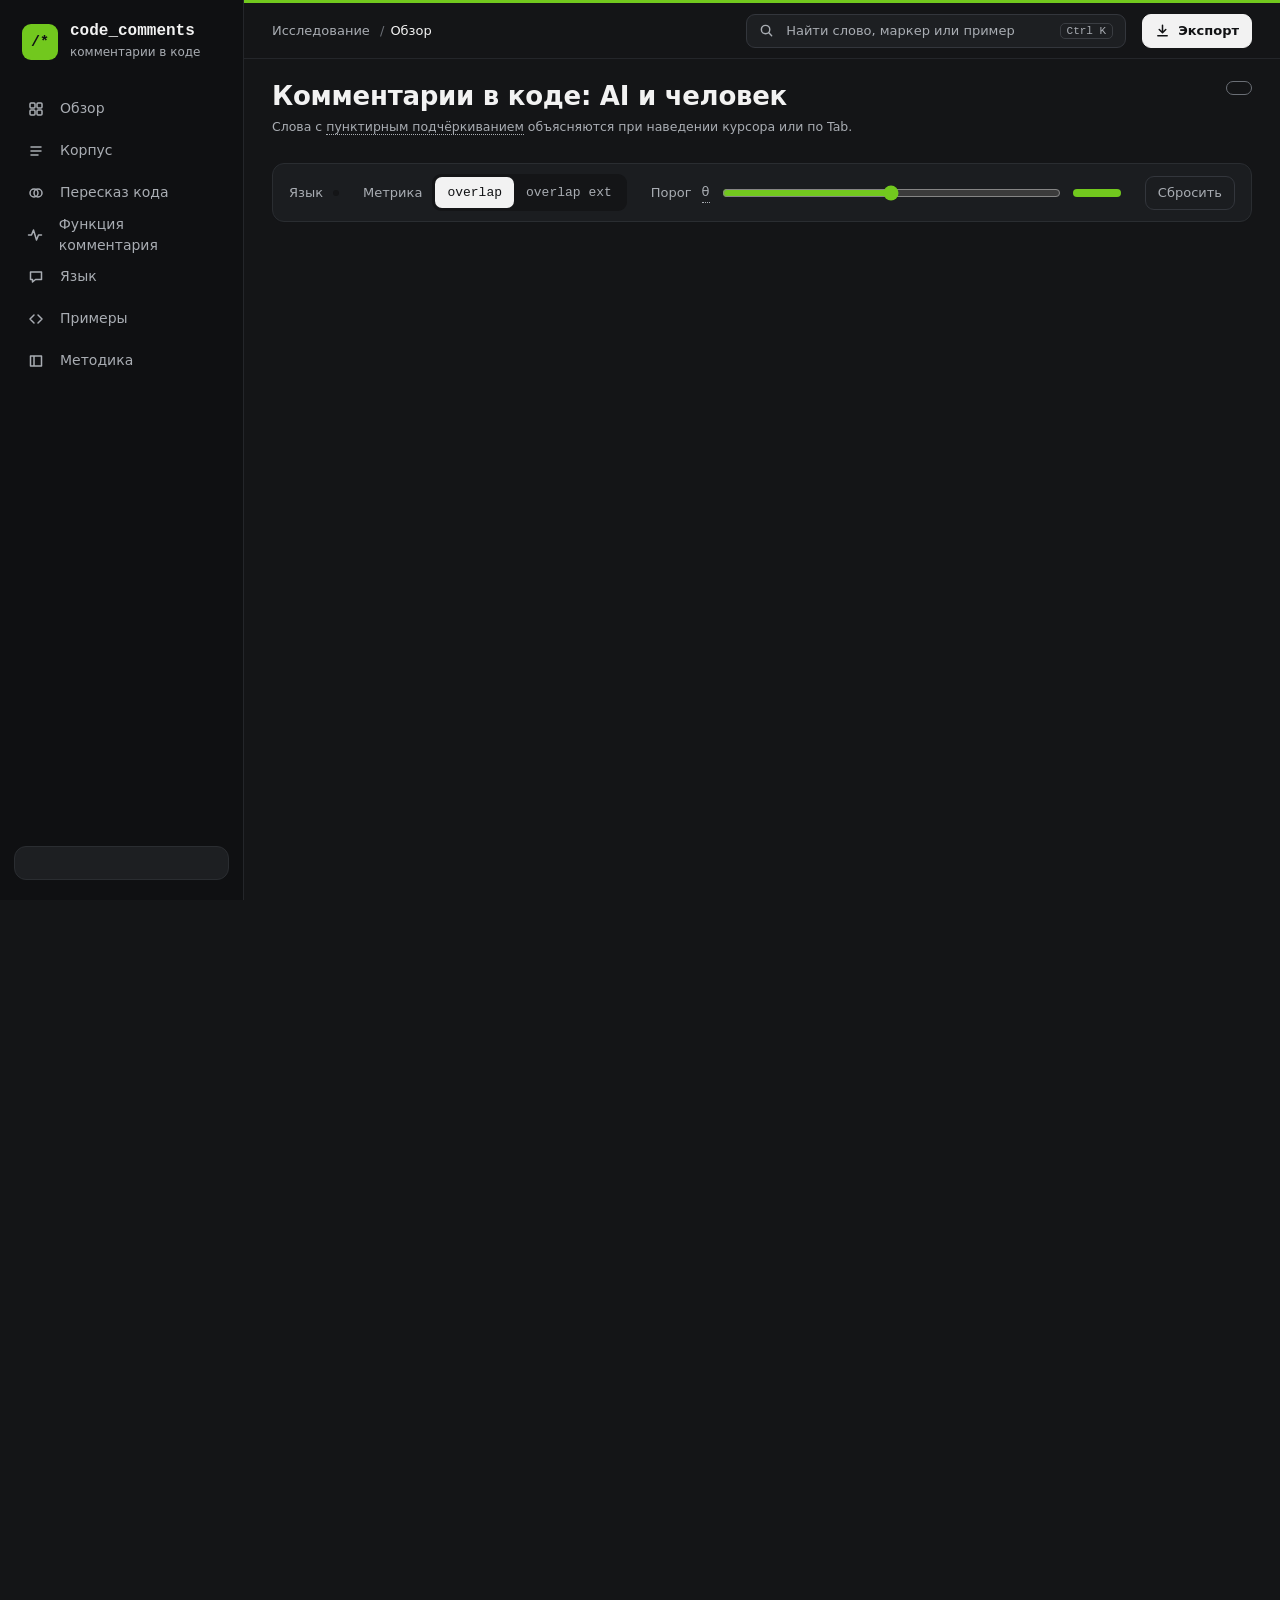
==== commit b11336c7: "Дашборд без упоминания конференции, демо пересобрано Подпись у логотипа: code_comments вместо mnsk." ====
--- a/mnsk/tech/dashboard_template.html
+++ b/mnsk/tech/dashboard_template.html
@@ -6,19 +6,21 @@
 <title>Комментарии AI и человека</title>
 <style>
 /*__FONTS__*/
-/* Тема «НГУ ночь». Фон почти чёрный, акцент НГУ (зелёный или синий,
-   задаётся при сборке флагом --accent) идёт только заливкой: логотип, ползунок, активный пункт меню.
-   AI - всегда лаванда, человек - всегда янтарь, во всех графиках. Пара проверена на дальтонизм (ΔE 29).
-   К данным акцент не подпускаю: зелёный НГУ при дейтеранопии неотличим от янтаря. */
+/* Тема «НГУ ночь». Фон почти чёрный, цвета взяты у сноски из логотипа НГУ, у каждого своя роль.
+   Зелёная сноска - акцент интерфейса, только заливкой: логотип, ползунок, активный пункт меню.
+   Синяя сноска - AI, малиновый (оттенок красной сноски) - человек, во всех графиках.
+   Синий я затемнил под тёмный фон, иначе он перетягивал внимание. Пару проверил на дальтонизм
+   (ΔE 14.7 при требовании 8) и на контраст с карточкой (не ниже 4:1). Акцент к данным не подпускаю,
+   чтобы зелёный читался как интерфейс, а не как третья серия. */
 :root {
   color-scheme: dark;
   --acc: #72C81E;
   --bg: #141517; --side: #0F1012; --card: #1D1F22; --card2: #26282C; --code: #111214;
   --line: #2A2D31; --line2: #33363C; --grid: #2C2F33; --axis: #6B6F76;
   --ink: #F2F2F2; --ink2: #C9CCD1; --muted: #A9ADB3; --on-acc: #111214;
-  --ai: #8A7BEE; --human: #C4841F;
-  --ai-t: rgba(138,123,238,.32); --ai-t2: rgba(138,123,238,.15);
-  --human-t: rgba(196,132,31,.36); --human-t2: rgba(196,132,31,.16);
+  --ai: #01A5CC; --human: #E3406A;
+  --ai-t: rgba(1,165,204,.32); --ai-t2: rgba(1,165,204,.15);
+  --human-t: rgba(227,64,106,.32); --human-t2: rgba(227,64,106,.15);
   /* Функция комментария: четыре ступени серого, а не оттенки. Любая пара оттенков здесь либо сливалась
      при дальтонизме, либо путалась с цветами AI и человека. Доли подписаны прямо на сегментах. */
   --c-ref: #E6E8EB; --c-expl: #9EA3AB; --c-other: #5A5E65; --c-none: #34373C;
@@ -268,7 +270,7 @@
 <body>
 <div class="app">
   <aside class="side">
-    <div class="brand"><div class="logo">/*</div><div><b>mnsk</b><span>комментарии в коде</span></div></div>
+    <div class="brand"><div class="logo">/*</div><div><b>code_comments</b><span>комментарии в коде</span></div></div>
     <nav class="nav" id="nav" aria-label="Разделы">
       <a href="#obzor" data-sec="obzor"><span class="ic"><svg viewBox="0 0 16 16"><rect x="2" y="2" width="5" height="5" rx="1"/><rect x="9" y="2" width="5" height="5" rx="1"/><rect x="2" y="9" width="5" height="5" rx="1"/><rect x="9" y="9" width="5" height="5" rx="1"/></svg></span>Обзор</a>
       <a href="#korpus" data-sec="korpus"><span class="ic"><svg viewBox="0 0 16 16"><path d="M3 4h10M3 8h10M3 12h7"/></svg></span>Корпус</a>
@@ -461,9 +463,6 @@
 const SRC = ["ai", "human"], NAME = { ai: "AI", human: "Человек" };
 const $ = (id) => document.getElementById(id);
 const NS = "http://www.w3.org/2000/svg";
-const ACCENTS = { green: "#72C81E", blue: "#00BDE8" };
-const ACC = ACCENTS[DATA.accent] || ACCENTS.green;
-document.documentElement.style.setProperty("--acc", ACC);
 const state = { lang: "all", metric: "strict", theta: S.theta, wmode: "dist", exN: 0, exSrc: "ai", exBand: "high" };
 const fmt = (x, d = 2) => (x == null ? "-" : x.toFixed(d));
 const pct = (x, d = 1) => (x == null ? "-" : (100 * x).toFixed(d) + "%");
@@ -1166,8 +1165,10 @@
 
 /* ---------- экспорт ---------- */
 // Картинки для отчёта выгружаются в светлой теме «НГУ день»: тёмные графики на белой странице отчёта выглядят тяжело.
-const LIGHT = { "--ai": "#6A58D6", "--human": "#D0741C", "--ink": "#1E1F22", "--ink2": "#3D4046", "--muted": "#5E6167", "--grid": "#E6E7EA",
-  "--axis": "#9EA2A8", "--card": "#FFFFFF", "--acc": ACC, "--on-acc": "#1E1F22" };
+// Синий и малиновый здесь темнее, чем в «ночи»: у фирменного синего на белом контраст всего 2.2.
+const LIGHT = { "--ai": "#09819F", "--human": "#CD2859", "--ink": "#1E1F22", "--ink2": "#3D4046", "--muted": "#5E6167", "--grid": "#E6E7EA",
+  "--axis": "#9EA2A8", "--card": "#FFFFFF", "--acc": getComputedStyle(document.documentElement).getPropertyValue("--acc").trim(),
+  "--on-acc": "#1E1F22" };
 function download(blob, name) {
   const a = h("a", { href: URL.createObjectURL(blob), download: name }); document.body.append(a); a.click();
   setTimeout(() => { URL.revokeObjectURL(a.href); a.remove(); }, 1000);
